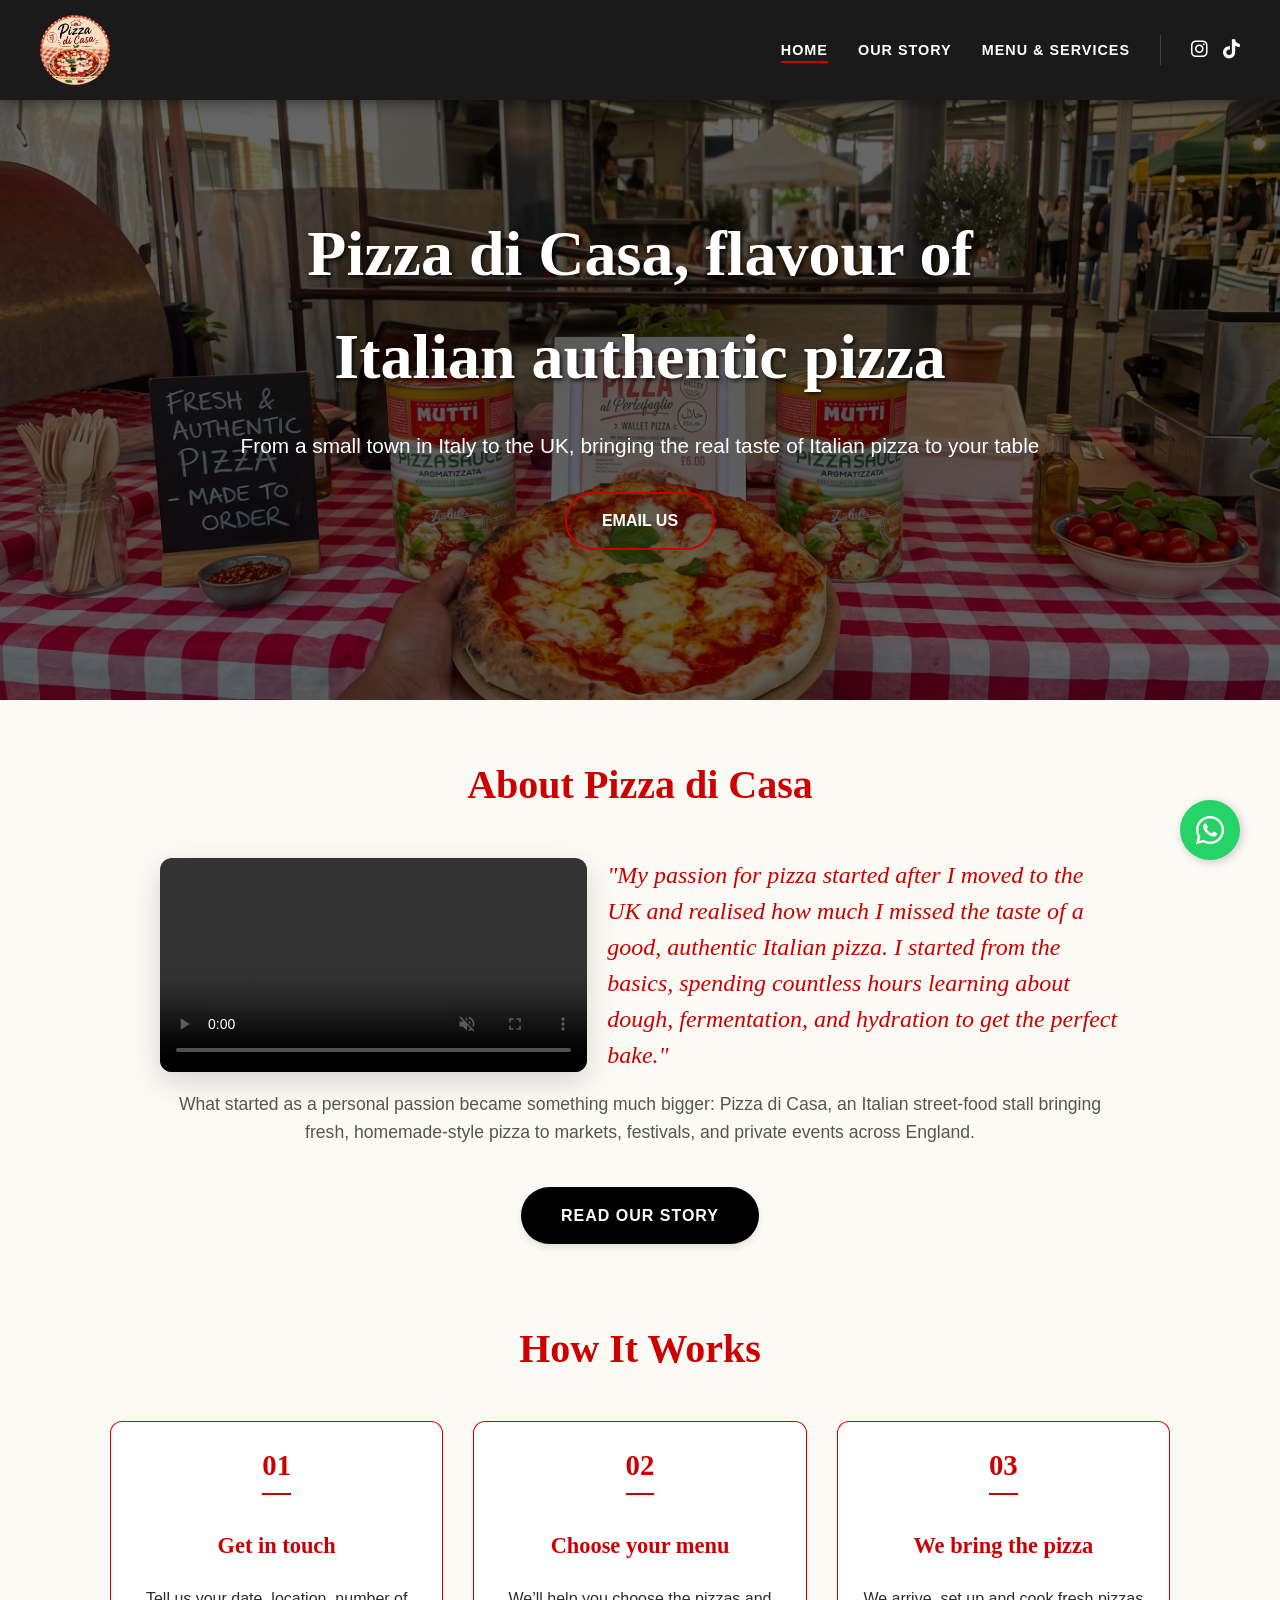
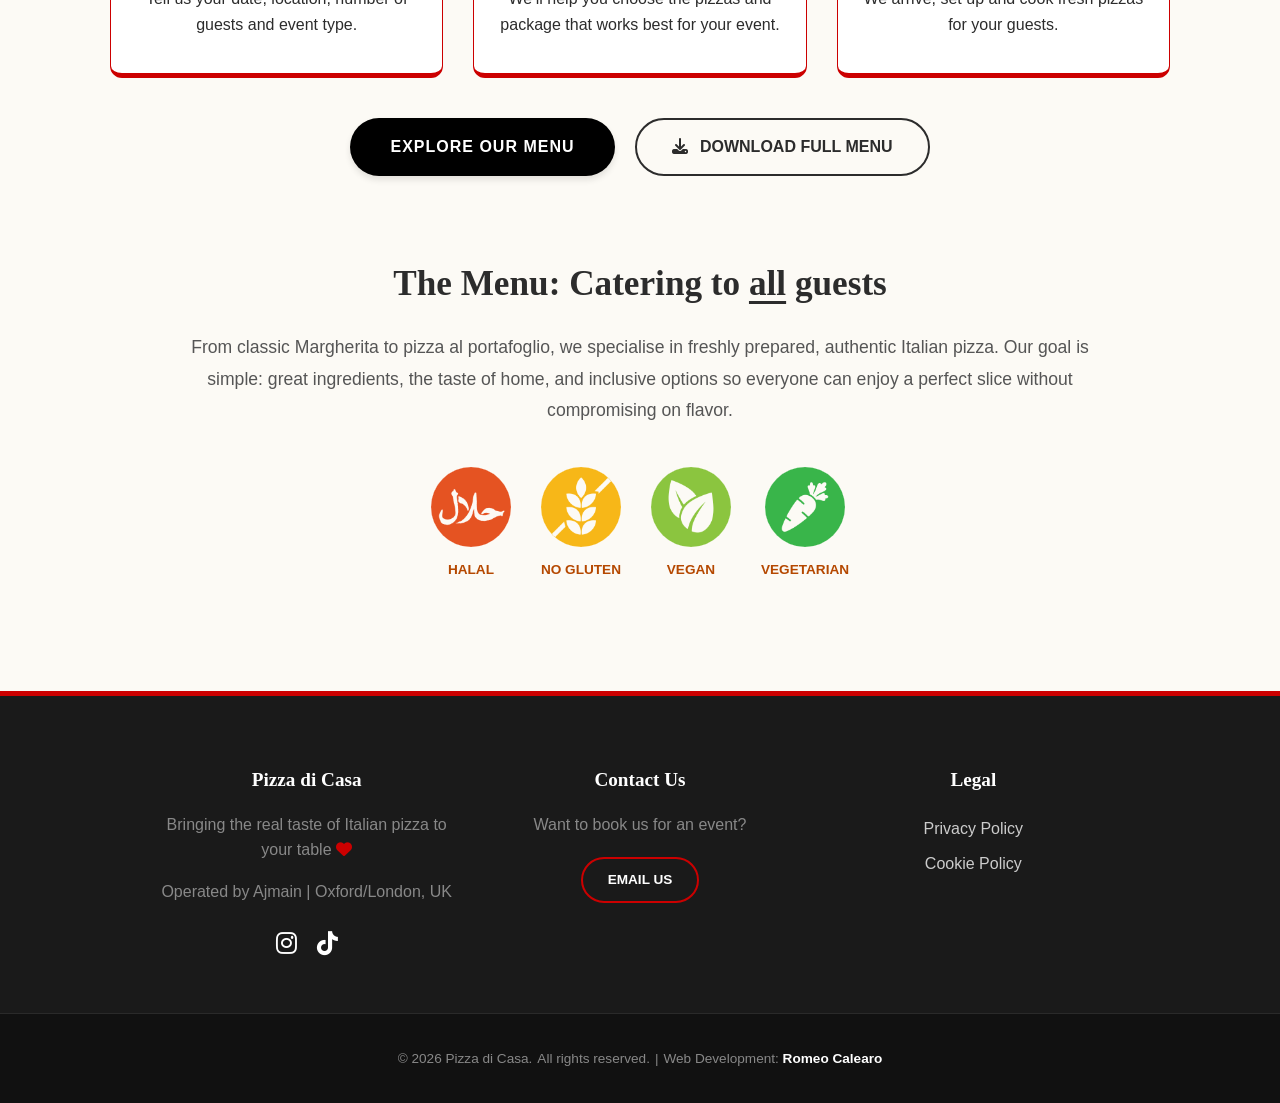
==== index.html @ 477d16a8 "Alcune modifiche di testo" ====
<!DOCTYPE html>
<html lang="en">
<head>
    <meta charset="UTF-8">
    <meta name="viewport" content="width=device-width, initial-scale=1.0">
    <title>Pizza di Casa | Authentic Italian Pizza</title>

    <!-- Descrizione SEO -->
    <meta name="description" content="Official website for Pizza di Casa. Authentic Italian street food, Wallet Pizza, and private catering events in Oxford and London.">

    <!-- Open Graph -->
    <meta property="og:title" content="Pizza di Casa | Authentic Italian Pizza">
    <meta property="og:description" content="Official website for Pizza di Casa. Authentic Italian street food, Wallet Pizza, and private catering.">
    <meta property="og:type" content="website">
    <meta property="og:url" content="https://romeo0212.github.io/Pizza-di-Casa/">
    <meta property="og:image" content="https://romeo0212.github.io/Pizza-di-Casa/media/social-preview.jpg">

    <link rel="icon" type="image/svg+xml" href="media/logo_pizza.png">
    <link rel="stylesheet" href="https://cdnjs.cloudflare.com/ajax/libs/font-awesome/6.4.2/css/all.min.css">
    <link rel="stylesheet" href="style.css">
</head>
<body>

<header class="site-header">
    <div class="header-inner">
        <div class="site-logo">
            <a href="./"><img src="media/logo_pizza.png" alt="Pizza di Casa Logo"></a>
        </div>
        <button class="menu-toggle" aria-expanded="false" aria-label="Menu">
            <span class="hamburger-line"></span>
            <span class="hamburger-line"></span>
            <span class="hamburger-line"></span>
        </button>
        <nav class="main-nav">
            <ul class="nav-list">
                <li><span class="active-link">Home</span></li>
                <li><a href="our-story">Our Story</a></li>
                <li><a href="menu-services">Menu & Services</a></li>
            </ul>
            <div class="header-socials">
                <a href="https://www.instagram.com/pizza.di.casa.1/" target="_blank" aria-label="Instagram"><i class="fa-brands fa-instagram"></i></a>
                <a href="https://www.tiktok.com/@pizza.di.casa.1" target="_blank" aria-label="TikTok"><i class="fa-brands fa-tiktok"></i></a>
            </div>
        </nav>
    </div>
</header>

<main>
    <!-- 1. HERO SECTION -->
    <section class="hero">
        <div class="hero-content">
            <h1>Pizza di Casa, flavour of Italian authentic pizza</h1>
            <p>From a small town in Italy to the UK, bringing the real taste of Italian pizza to your table</p>
            <a href="mailto:tuaemail@esempio.com" class="btn-outline">Email Us</a>
        </div>
    </section>

    <!-- 1. HERO SECTION (Video Background) 
    <section class="hero" style="overflow: hidden;">
        
        <video autoplay loop muted playsinline style="position: absolute; top: 0; left: 0; width: 100%; height: 100%; object-fit: cover; z-index: 0;">
            <source src="media/pizza-video.mp4" type="video/mp4">
        </video>
        
        <div class="hero-content">
            <h1>Pizza di Casa, flavour of Italian authentic pizza</h1>
            <p>From a small town in Italy to the UK, bringing the real taste of Italian pizza to your table</p>
            <a href="mailto:tuaemail@esempio.com" class="btn-outline">Email Us</a>
        </div>
    </section>
    -->

    <!-- 2. ABOUT SUMMARY -->
    <section class="home-section about-section">
        <h2>About Pizza di Casa</h2>
        
        <div class="split-layout about-split">
            
            <div class="split-media about-media">
                <!-- Aggiunto l'attributo "controls" -->
                <video controls autoplay loop muted playsinline style="width: 100%; border-radius: 12px; box-shadow: 0 10px 30px rgba(0,0,0,0.15); display: block;">
                    <source src="media/pizza-video.mp4" type="video/mp4">
                </video>
            </div>
            
            <div class="split-text about-text">
                <!-- Testo leggermente riassunto, allineamento a sinistra di default -->
                <p class="intro-quote">
                    "My passion for pizza started after I moved to the UK and realised how much I missed the taste of a good, authentic Italian pizza. I started from the basics, spending countless hours learning about dough, fermentation, and hydration to get the perfect bake."
                </p>
            </div>
            
        </div>
        
        <p class="about-desc">
            What started as a personal passion became something much bigger: Pizza di Casa, an Italian street-food stall bringing fresh, homemade-style pizza to markets, festivals, and private events across England.
        </p>
        <!-- Bottone spostato fuori dalle colonne, centrato sotto -->
        <div class="center-text" style="margin-top: 40px;">
            <a href="our-story" class="btn-dark">READ OUR STORY</a>
        </div>
    </section>

    <!-- 3. HOW IT WORKS -->
    <section class="home-section">
        <h2>How It Works</h2>
        <div class="three-cols">
            <div class="step-card">
                <div class="step-num">01</div>
                <h3>Get in touch</h3>
                <p>Tell us your date, location, number of guests and event type.</p>
            </div>
            <div class="step-card">
                <div class="step-num">02</div>
                <h3>Choose your menu</h3>
                <p>We’ll help you choose the pizzas and package that works best for your event.</p>
            </div>
            <div class="step-card">
                <div class="step-num">03</div>
                <h3>We bring the pizza</h3>
                <p>We arrive, set up and cook fresh pizzas for your guests.</p>
            </div>
        </div>

        <!-- Contenitore dei bottoni pulito -->
        <div class="cta-buttons">
            
            <a href="menu-services" class="btn-dark">
                Explore Our Menu
            </a>
            
            <a href="media/menu-pizza-di-casa.jpeg" class="btn-outline dark-text" target="_blank" aria-label="Download menu as image format">
                <i class="fa-solid fa-download" style="margin-right: 8px;"></i> Download full menu
            </a>
            
        </div>
    </section>

    <!-- 3. MENU & DIETARY SECTION -->
    <section class="dietary-section">
        <div class="dietary-content">
            <h2>The Menu: Catering to <span class="underline">all</span> guests</h2>
            
            <p class="dietary-intro-spacing">From classic Margherita to pizza al portafoglio, we specialise in freshly prepared, authentic Italian pizza. Our goal is simple: great ingredients, the taste of home, and inclusive options so everyone can enjoy a perfect slice without compromising on flavor.</p>
            
            <div class="dietary-icons">
                <div class="diet-icon">
                    <div class="icon-circle icon-halal">
                        <i class="fa-solid fa-moon" aria-hidden="true"></i>
                        <img src="media/icon-halal.png" alt="" class="custom-diet-img" onload="this.previousElementSibling.style.display='none'" onerror="this.style.display='none'">
                    </div>
                    <span>Halal</span>
                </div>
                <div class="diet-icon">
                    <div class="icon-circle icon-gluten">
                        <i class="fa-solid fa-wheat-awn-circle-exclamation" aria-hidden="true"></i>
                        <img src="media/icon-gluten-free.png" alt="" class="custom-diet-img" onload="this.previousElementSibling.style.display='none'" onerror="this.style.display='none'">
                    </div>
                    <span>No Gluten</span>
                </div>
                <div class="diet-icon">
                    <div class="icon-circle icon-vegan">
                        <i class="fa-solid fa-seedling" aria-hidden="true"></i>
                        <img src="media/icon-vegan.png" alt="" class="custom-diet-img" onload="this.previousElementSibling.style.display='none'" onerror="this.style.display='none'">
                    </div>
                    <span>Vegan</span>
                </div>
                <div class="diet-icon">
                    <div class="icon-circle icon-veg">
                        <i class="fa-solid fa-carrot" aria-hidden="true"></i>
                        <img src="media/icon-vegetarian.png" alt="" class="custom-diet-img" onload="this.previousElementSibling.style.display='none'" onerror="this.style.display='none'">
                    </div>
                    <span>Vegetarian</span>
                </div>
            </div>
        </div>
    </section>
</main>

<footer class="site-footer">
    <div class="footer-main">
    
        <!-- Colonna 1: Info e Social -->
        <div class="footer-col">
            <h3>Pizza di Casa</h3>
            <p>Bringing the real taste of Italian pizza to your table <i class="fa-solid fa-heart red"></i></p>
            <p>Operated by Ajmain | Oxford/London, UK</p>
            <div class="footer-socials">
                <a href="https://www.instagram.com/pizza.di.casa.1/" target="_blank" aria-label="Instagram"><i class="fa-brands fa-instagram"></i></a>
                <a href="https://www.tiktok.com/@pizza.di.casa.1" target="_blank" aria-label="TikTok"><i class="fa-brands fa-tiktok"></i></a>
            </div>
        </div>

        <!-- Colonna 2: Contatti -->
        <div class="footer-col">
            <h3>Contact Us</h3>
            <p class="footer-contact-text">Want to book us for an event?</p>
            <a href="mailto:tuaemail@esempio.com" class="btn-outline btn-small">Email Us</a>
        </div>

        <!-- Colonna 3: Links Legali -->
        <div class="footer-col">
            <h3>Legal</h3>
            <ul class="footer-legal-list">
                <li><a href="privacy-policy" class="footer-legal-link">Privacy Policy</a></li>
                <li><a href="cookie-policy" class="footer-legal-link">Cookie Policy</a></li>
            </ul>
        </div>

    </div>

    <!-- Barra inferiore con i diritti -->
    <div class="footer-bottom">
        <p class="copyright-string">
            <span class="copy-block">&copy; 2026 Pizza di Casa.</span>
            <span class="copy-block">All rights reserved.</span>
            <span class="footer-divider">|</span>
            <span class="copy-block">Web Development: <a href="https://romeo0212.github.io/landing-page/en" target="_blank" rel="noopener nofollow" class="developer-link">Romeo Calearo</a></span>
        </p>
    </div>
</footer>

<a href="https://wa.me/447550865059" class="whatsapp-float" target="_blank" aria-label="Chat with us on WhatsApp">
    <i class="fa-brands fa-whatsapp"></i>
</a>

<script src="script.js"></script>

</body>
</html>
---- style.css ----
/*
Theme Name: Pizza di Casa
Author: Tuo Nome
Description: Custom theme for Pizza di Casa London
Version: 2.0
*/

:root {
  --primary-red: #cc0000;
  --bg-light: #fcfaf5; 
  --text-dark: #2c2c2c;
  --header-bg: #1a1a1a;
}

* { box-sizing: border-box; }

body {
  font-family: 'Helvetica Neue', Helvetica, Arial, sans-serif;
  background-color: var(--bg-light);
  color: var(--text-dark);
  margin: 0;
  padding: 0;
  line-height: 1.6;
  display: flex;
  flex-direction: column;
  min-height: 100vh; 
}

.red {
  color: var(--primary-red);
}

.center-text {
  text-align: center;
}

main {
  flex-grow: 1; 
}

/* Tipografia Avanzata */
h1, h2, h3 {
  font-family: 'Georgia', serif; 
  font-weight: 700;
  color: var(--text-dark);
}

.page-container h1 {
  font-size: 2.8rem;
  margin-top: 0;
  margin-bottom: 2rem;
  position: relative;
  padding-bottom: 15px;
}

.page-container h1::after {
  content: '';
  position: absolute;
  left: 0;
  bottom: 0;
  width: 60px;
  height: 4px;
  background-color: var(--primary-red);
}

.page-container h2 {
  font-size: 1.8rem;
  margin-top: 2.5rem;
  margin-bottom: 1rem;
  color: var(--primary-red);
}

h2.h2-menu {
    margin-top: 15px;
}

/* Header & Navigation */
.site-header {
  background-color: var(--header-bg);
  padding: 15px 20px;
  position: sticky;
  top: 0;
  z-index: 1000;
  box-shadow: 0 4px 12px rgba(0,0,0,0.4); 
}

.header-inner {
  display: flex;
  justify-content: space-between; 
  align-items: center;
  max-width: 1200px;
  margin: 0 auto;
}

.site-logo img {
  max-height: 70px;
  width: auto;
  display: block;
}

/* Stile del Menu Dinamico */
.main-nav .nav-list {
  list-style: none;
  margin: 0;
  padding: 0;
  display: flex;
  gap: 30px;
}

.main-nav .nav-list a,
.main-nav .nav-list span.active-link {
  color: #ffffff;
  text-decoration: none;
  font-weight: 600;
  text-transform: uppercase;
  font-size: 0.9rem;
  letter-spacing: 1px;
  position: relative;
  cursor: default;
}

.main-nav .nav-list a::after,
.main-nav .nav-list span.active-link::after {
  content: '';
  position: absolute;
  left: 0;
  bottom: -5px;
  width: 0;
  height: 2px;
  background-color: var(--primary-red);
  transition: width 0.3s ease;
}

.main-nav .nav-list a:hover::after,
.main-nav .nav-list span.active-link::after {
  width: 100%;
}

.main-nav .nav-list a:hover,
.main-nav .nav-list .current-menu-item > a {
  color: #ffffff; 
}

/* Social Icons Header */
.main-nav {
  display: flex;
  align-items: center;
}

.header-socials {
  display: flex;
  gap: 15px;
  margin-left: 30px;
  padding-left: 30px;
  border-left: 1px solid #444; 
}

.header-socials a {
  color: #ffffff;
  font-size: 1.2rem;
  transition: color 0.3s, transform 0.2s;
}

.header-socials a:hover {
  color: var(--primary-red);
  transform: scale(1.1);
}

/* Hero Section */
.hero {
  background-color: #111;
  background-image: url('media/banner.jpg'); /* Spostato dal CSS inline */
  background-size: cover;
  background-position: center;
  padding: 50px 20px 150px;
  text-align: center;
  color: #fff;
  position: relative;
}

.hero::after {
  content: '';
  position: absolute;
  top: 0; left: 0; right: 0; bottom: 0;
  background: rgba(0,0,0,0.6);
  z-index: 1;
}

.hero-content {
  position: relative;
  z-index: 2;
  max-width: 800px;
  margin: 0 auto;
}

.hero h1 {
  font-size: 4rem;
  margin-bottom: 15px;
  text-shadow: 2px 2px 4px rgba(0,0,0,0.8);
  color: #fff;
}

.hero p {
  font-size: 1.3rem;
  margin-bottom: 30px;
}

/* Sezioni Home Page */
.home-section {
  padding: 20px 20px;
  max-width: 1100px;
  margin: 0 auto;
  text-align: center;
}

h2.menu-h2, .home-section h2 {
  font-size: 2.5rem;
  color: var(--primary-red);
  margin-bottom: 20px;
}

h2.menu-h2 {
  margin-top: 20px;
}


/* Classi sostitutive per il testo inline rimosso */
.intro-text {
    max-width: 800px;
    margin: 0 auto 30px;
    font-size: 1.1rem;
    color: #555;
}

.dietary-intro-spacing {
    margin-bottom: 40px;
}

.two-cols {
  display: flex;
  gap: 40px;
  margin-top: 50px;
  flex-wrap: wrap;
}

/* Dietary Section */
.dietary-section {
  padding: 60px 20px;
  text-align: center;
}

.dietary-content {
  max-width: 900px;
  margin: 0 auto;
}

.dietary-content h2 {
  font-size: 2.2rem;
  color: var(--text-dark);
  margin-bottom: 20px;
  margin-top: 0;
}

.dietary-content .underline {
  text-decoration: underline;
  text-underline-offset: 6px;
  text-decoration-thickness: 3px;
}

.dietary-content p {
  font-size: 1.1rem;
  color: #555;
  line-height: 1.8;
}

.dietary-icons {
  display: flex;
  justify-content: center;
  gap: 30px;
  flex-wrap: wrap;
  margin-bottom: 50px;
}

.diet-icon {
  display: flex;
  flex-direction: column;
  align-items: center;
  gap: 12px;
  font-size: 0.85rem;
  font-weight: 700;
  color: #b54800; 
  text-transform: uppercase;
}

.diet-icon .icon-circle {
  width: 80px;
  height: 80px;
  border-radius: 50%;
  display: flex;
  align-items: center;
  justify-content: center;
  font-size: 2rem;
  color: #fff;
  font-weight: normal;
  position: relative;
  overflow: hidden;  
}

/* Stile per le immagini PNG personalizzate delle diete */
.custom-diet-img {
  position: absolute;
  top: 0;
  left: 0;
  width: 100%;
  height: 100%;
  object-fit: cover;
  border-radius: 50%;
  z-index: 2;
  background-color: var(--bg-light);
}

/* Colori Icone */
.icon-halal { background-color: #e55322; color: #ffffff; }
.icon-gluten { background-color: #f7b718; color: #1a1a1a; } 
.icon-vegan { background-color: #8bc53f; color: #1a1a1a; } 
.icon-veg { background-color: #39b54a; color: #ffffff; } 
.icon-dairy { background-color: #03A9F4; color: #ffffff; }

/* Bottoni */
.btn-dark {
  display: inline-block;
  background-color: #000000;
  color: #ffffff;
  padding: 16px 40px;
  text-decoration: none;
  font-weight: 700;
  border-radius: 30px;
  text-transform: uppercase;
  letter-spacing: 1px;
  transition: all 0.3s ease; 
  box-shadow: 0 4px 6px rgba(0,0,0,0.1); 
}

.btn-dark:hover {
  background-color: #333333;
  color: #ffffff;
  transform: translateY(-3px); 
  box-shadow: 0 6px 12px rgba(0,0,0,0.15); 
}

/* Pulsante Secondario (Email) */
.btn-outline {
  display: inline-block;
  background-color: transparent;
  color: #fff;
  padding: 14px 35px;
  text-decoration: none;
  font-weight: bold;
  border-radius: 30px;
  text-transform: uppercase;
  border: 2px solid var(--primary-red);
  transition: background 0.3s, color 0.3s, transform 0.2s;
}

.btn-outline:hover {
  background-color: var(--primary-red);
  color: #fff;
  transform: translateY(-2px);
}

.btn-outline.dark-text {
  color: var(--text-dark);
  border-color: var(--text-dark);
}
.btn-outline.dark-text:hover {
  background-color: var(--text-dark);
  color: #fff;
}

/* Variante piccola per il footer spostata dal CSS inline */
.btn-outline.btn-small {
    padding: 10px 25px;
    font-size: 0.85rem;
}

/* Center CTA Container rimosso dall'HTML */
.center-cta {
    text-align: center;
    margin-top: 40px;
}

/* Cards */
.col {
  flex: 1;
  min-width: 300px;
  background: #ffffff;
  padding: 40px;
  border-radius: 12px;
  box-shadow: 0 10px 30px rgba(0,0,0,0.06);
  border-top: 5px solid var(--primary-red);
  text-align: left;
  display: flex;
  flex-direction: column;
}

.col .cta-container {
  margin-top: auto; 
  text-align: center; 
  padding-top: 25px; 
}

.col h3 {
  font-size: 1.5rem;
  color: var(--primary-red);
  margin-top: 0;
  margin-bottom: 15px;
}

.page-container {
  max-width: 900px;
  margin: 60px auto;
  padding: 0 20px;
}

/* Footer (Layout e Elementi puliti) */
.site-footer {
  background-color: #1a1a1a;
  color: #888;
  text-align: center;
  margin-top: auto;
  border-top: 5px solid var(--primary-red);
  padding: 0;
}

.footer-main {
  max-width: 1000px;
  margin: 0 auto;
  display: flex;
  flex-wrap: wrap;
  justify-content: center;
  gap: 40px;
  text-align: center;
  padding: 50px 20px;
}

.footer-col {
  flex: 1;
  min-width: 250px;
}

.footer-col h3 {
  color: #fff;
  margin-bottom: 15px;
  font-size: 1.2rem;
}

/* Sostituisce il margin-bottom inline in Contact Us */
.footer-contact-text {
    margin-bottom: 20px;
}

.footer-socials {
  margin-top: 20px;
  display: flex;
  justify-content: center;
  gap: 20px;
}

.footer-socials a {
  font-size: 1.5rem;
  color: #ffffff; 
  transition: color 0.3s, transform 0.2s;
}

.footer-socials a:hover {
  color: var(--primary-red);
  transform: scale(1.1); 
}

.footer-legal-list { 
  list-style: none;
  padding: 0;
  margin: 0;
  line-height: 2.2;
}

.footer-legal-link { 
  color: #ccc;
  text-decoration: none;
}

.footer-bottom {
  background-color: #111111; 
  padding: 20px;
  font-size: 0.85rem;
  border-top: 1px solid #2a2a2a;
}

.copyright-string {
  display: flex;
  flex-wrap: wrap;
  justify-content: center;
  align-items: center;
  gap: 5px;
}

.developer-link {
  color: white;
  text-decoration: none;
  font-weight: bold;
  transition: opacity 0.3s ease;
}

.developer-link:hover {
  opacity: 0.8;
}

/* Utilities (Hamburger, WhatsApp, Text Links) */
.menu-toggle {
  display: none;
  background: transparent;
  border: none;
  cursor: pointer;
  padding: 10px;
  z-index: 1001;
}

.hamburger-line {
  display: block;
  width: 30px;
  height: 3px;
  margin: 6px 0;
  background-color: #ffffff;
  transition: all 0.3s ease;
}

.menu-toggle.is-active .hamburger-line:nth-child(1) {
  transform: translateY(9px) rotate(45deg);
}
.menu-toggle.is-active .hamburger-line:nth-child(2) {
  opacity: 0;
}
.menu-toggle.is-active .hamburger-line:nth-child(3) {
  transform: translateY(-9px) rotate(-45deg);
}

main p a, 
main li a {
  color: var(--primary-red);
  text-decoration: underline;
  text-underline-offset: 3px;
  font-weight: 500;
  transition: opacity 0.2s ease, color 0.2s ease;
}

main p a:hover, 
main li a:hover {
  color: #a00000; 
  opacity: 0.85;
}


/* =========================================
   HOW IT WORKS (3 Steps)
   ========================================= */
.three-cols {
  display: flex;
  gap: 30px; /* Meglio i pixel fissi per evitare conflitti quando flex restringe le card */
  margin-top: 40px;
  flex-wrap: wrap;
  justify-content: center;
}

.step-card {
  /* 1 (cresce per riempire), 1 (si restringe se manca spazio), 250px (dimensione ideale di partenza) */
  flex: 1 1 250px; 
  max-width: 450px; /* Il tuo limite per evitare l'effetto "card gigante" */
  text-align: center;
  padding: 20px;
  background-color: #ffffff;
  border-radius: 12px;
  border: 1px solid var(--primary-red);
  border-bottom: 5px solid var(--primary-red);
}

.step-num {
  font-family: 'Georgia', serif;
  font-size: 1.8rem;
  font-weight: bold;
  color: var(--primary-red);
  margin-bottom: 10px;
  display: inline-block;
  border-bottom: 2px solid var(--primary-red);
  padding-bottom: 5px;
}

.step-card h3 {
  font-size: 1.4rem;
  color: var(--primary-red);
  position: relative;
  z-index: 1;
}

/* =========================================
   VINTAGE MENU CARD
   ========================================= */
.menu-card {
  background-color: var(--bg-light);
  border: 4px solid var(--primary-red);
  padding: 8px;
  margin: 40px auto;
  box-shadow: 0 15px 40px rgba(0,0,0,0.1);
}

.menu-card-inner {
  border: 1px solid var(--primary-red);
  padding: 50px 30px;
  text-align: center;
}

.menu-intro {
  margin-bottom: 30px;
  font-size: 1.1rem;
  color: var(--text-dark);
}

.menu-divider {
  color: var(--primary-red);
  font-size: 1.5rem;
  margin: 30px 0;
}

.menu-dietary-row {
  display: flex;
  justify-content: center;
  gap: 30px;
  flex-wrap: wrap;
  border: 1px solid var(--primary-red);
  border-radius: 20px;
  padding: 20px 0;
  margin-bottom: 40px;
}

.menu-diet-box {
  display: flex;
  align-items: center;
  gap: 15px;
  text-align: left;
  max-width: 300px;
}

.menu-diet-box p {
  margin: 0;
  font-size: 0.9rem;
  line-height: 1.4;
}

.menu-diet-box strong {
  color: var(--primary-red);
}

.menu-small-icon {
  width: 50px;
  height: 50px;
  border-radius: 50%;
}

.mini-icons-group {
  display: flex;
  gap: 5px;
}

.mini-icons-group img {
  width: 30px;
  height: 30px;
  border-radius: 50%;
}

/* Elementi delle singole pizze */
.menu-item {
  margin-bottom: 40px;
}

.pizza-title {
  color: var(--primary-red);
  font-size: 2rem;
  text-transform: uppercase;
  margin-bottom: 15px;
  letter-spacing: 2px;
}

.pizza-title span {
  font-size: 1.2rem;
  vertical-align: middle;
}

.pizza-ingredients {
  display: flex;
  justify-content: center;
  gap: 20px;
  align-items: stretch;
}

.lang-col {
  flex: 1;
  display: flex;
  gap: 10px;
  text-align: left;
}

/* Colonna IT allineata a destra come nel volantino */
.lang-col:first-child {
  text-align: right;
  flex-direction: row-reverse;
}

.lang-col p {
  margin: 0;
  font-size: 1rem;
  font-style: italic;
  color: #444;
}

.vert-line {
  width: 1px;
  background-color: var(--primary-red);
}

/* Titolo Immagine Menù */
.menu-title-img {
  text-align: center;
  margin-bottom: 20px;
}

.menu-title-img img {
  max-width: 100%;
  height: auto;
  width: 350px; /* Regola in base a quanto vuoi che sia grande il logo */
}

/* Bandierine Immagine */
.lang-flag {
  width: 24px;
  height: 18px;
  object-fit: cover;
  border-radius: 2px;
  margin-top: 4px;
}

/* Angoli Decorativi Vintage */
.menu-card {
  background-color: var(--bg-light); /* Usa il tuo panna */
  border: 4px solid var(--primary-red);
  padding: 8px;
  margin: 40px auto;
  box-shadow: 0 15px 40px rgba(0,0,0,0.1);
  position: relative; /* Fondamentale per posizionare gli angoli */
}

.menu-corner {
  position: absolute;
  width: 50px;
  height: 50px;
  background-image: url('media/corner-ornament.png');
  background-size: contain;
  background-repeat: no-repeat;
  z-index: 5;
}

.corner-tl { top: 12px; left: 12px; }
.corner-tr { top: 12px; right: 12px; transform: scaleX(-1); }
.corner-bl { bottom: 12px; left: 12px; transform: scaleY(-1); }
.corner-br { bottom: 12px; right: 12px; transform: scale(-1, -1); }

.fi {
  font-size: 1.2rem;
  border-radius: 2px;
  margin-top: 3px;
}


/* Adattamenti per Mobile */
@media screen and (max-width: 600px) {
  .pizza-ingredients {
    flex-direction: column;
    gap: 15px;
    align-items: center;
  }
  
  /* Annulla il reverse dell'italiano e mette le bandiere di fianco al testo */
  .lang-col, 
  .lang-col:first-child {
    flex-direction: row;
    text-align: left;
    align-items: flex-start;
    max-width: 300px;
  }

  .lang-col p {
    font-size: 0.95rem; /* Testo leggermente ridotto per recuperare spazio */
  }

  /* Nasconde la linea orizzontale su mobile per compattare la lettura */
  .vert-line {
    display: none;
  }

  /* Riquadro diete compatto */
  .menu-dietary-row {
    flex-direction: column;
    align-items: center;
  }
  
  .menu-diet-box {
    text-align: center;
    flex-direction: column; /* Mantiene l'icona a sinistra del testo */
  }
}



.whatsapp-float {
  position: fixed;
  width: 60px;
  height: 60px;
  bottom: 40px;
  right: 40px;
  background-color: #25d366; 
  color: #FFF;
  border-radius: 50px;
  text-align: center;
  font-size: 32px;
  box-shadow: 2px 2px 10px rgba(0,0,0,0.2);
  z-index: 1000;
  display: flex;
  align-items: center;
  justify-content: center;
  text-decoration: none;
  transition: transform 0.3s ease;
}

.whatsapp-float:hover {
  transform: scale(1.1);
  color: #fff;
}

/* =========================================
   SPLIT LAYOUT (Menu a sinistra, Slider a destra)
   ========================================= */
.split-layout {
  display: flex;
  flex-wrap: wrap;
  gap: 20px;
  align-items: center;
}

.split-text {
  flex: 1;
  min-width: 300px;
}

.split-media {
  flex: 1;
  min-width: 300px;
  display: flex;
  justify-content: center; /* Centra lo slider nella sua colonna */
}

/* =========================================
   SLIDER FOTO VERTICALI (3:4)
   ========================================= */
.vertical-slider-container {
  position: relative;
  width: 100%;
  max-width: 380px; /* Limita la larghezza per mantenere un'altezza elegante */
  overflow: hidden;
  border-radius: 12px;
  box-shadow: 0 15px 35px rgba(0,0,0,0.15);
}

.vertical-slider {
  display: flex;
  transition: transform 0.4s ease-in-out;
}

.slide {
  min-width: 100%;
  height: 410px; /* Altezza fissa su desktop, si restringe solo la larghezza */
}

.slide img {
  width: 100%;
  height: 100%;
  object-fit: cover;
  display: block;
  cursor: pointer;
}

/* Controlli Slider (Frecce e Pallini) */
.slider-btn {
  position: absolute;
  top: 50%;
  transform: translateY(-50%);
  background-color: rgba(0, 0, 0, 0.6);
  color: #fff;
  border: none;
  width: 40px;
  height: 40px;
  border-radius: 50%;
  cursor: pointer;
  display: flex;
  align-items: center;
  justify-content: center;
  transition: background-color 0.3s ease;
  z-index: 10;
}

.slider-btn:hover { background-color: var(--primary-red); }
.prev-btn { left: 15px; }
.next-btn { right: 15px; }

/* Aggiungi queste nuove regole in fondo al file, sotto .lightbox-close */
.lightbox-btn {
  position: absolute;
  top: 50%;
  transform: translateY(-50%);
  background-color: rgba(0, 0, 0, 0.6);
  color: #fff;
  border: none;
  width: 50px;
  height: 50px;
  border-radius: 50%;
  cursor: pointer;
  display: flex;
  align-items: center;
  justify-content: center;
  font-size: 1.2rem;
  transition: background-color 0.3s ease;
  z-index: 2001;
}

.lightbox-btn:hover {
  background-color: var(--primary-red);
}

#lb-prev { left: 20px; }
#lb-next { right: 20px; }

.slider-dots {
  display: flex;
  justify-content: center;
  gap: 10px;
  margin-top: 15px; /* Spazio tra la foto e i pallini */
  width: 100%;
}

.dot {
  width: 12px;
  height: 12px;
  background-color: #d1d1d1; /* Grigio chiaro per risaltare sul bianco/panna */
  border-radius: 50%;
  cursor: pointer;
  transition: background-color 0.3s ease, transform 0.2s ease;
}

.dot:hover {
  transform: scale(1.2);
}

.dot.active { 
  background-color: var(--primary-red); 
}

/* =========================================
   LIGHTBOX (Effetto Schermo Intero)
   ========================================= */
.lightbox {
  display: none; /* Nascosto di default */
  position: fixed;
  z-index: 2000; /* Livello altissimo per coprire anche l'header */
  left: 0;
  top: 0;
  width: 100%;
  height: 100%;
  background-color: rgba(0, 0, 0, 0.85); /* Sfondo scuro semitrasparente */
  backdrop-filter: blur(5px); /* Bellissimo effetto sfocato per lo sfondo */
  overflow: auto;
}

.lightbox-content {
  margin: auto;
  display: block;
  max-width: 90%;
  max-height: 85vh; /* Non supera mai l'85% dell'altezza dello schermo */
  position: relative;
  top: 50%;
  transform: translateY(-50%); /* Centra l'immagine verticalmente */
  border-radius: 8px;
  box-shadow: 0 10px 40px rgba(0,0,0,0.5);
  animation: zoomIn 0.3s ease;
}

@keyframes zoomIn {
  from { transform: translateY(-50%) scale(0.95); opacity: 0; }
  to { transform: translateY(-50%) scale(1); opacity: 1; }
}

.lightbox-close {
  position: absolute;
  top: 20px;
  right: 35px;
  color: #f1f1f1;
  font-size: 40px;
  font-weight: bold;
  transition: 0.3s;
  cursor: pointer;
  z-index: 2001;
}

.lightbox-close:hover,
.lightbox-close:focus {
  color: var(--primary-red);
}

/* =========================================
   CONTENITORE VIDEO SOCIAL (Our Story)
   ========================================= */
.social-embed-container {
  display: flex;
  justify-content: center;
  margin: 50px auto;
  width: 100%;
  max-width: 450px; /* Larghezza ideale per un singolo Reel */
}

/* Forza i blocchi incorporati (sia TikTok che Instagram) a rimuovere bordi bianchi, sfondi ed ombre esterne */
.social-embed-container blockquote.tiktok-embed,
.social-embed-container iframe,
.social-embed-container blockquote.instagram-media {
  background: transparent !important;
  border: none !important;
  margin: 0 !important;
  box-shadow: 0 10px 30px rgba(0,0,0,0.1) !important;
  border-radius: 12px !important;
  width: 100% !important;
  min-width: auto !important; /* Disabilita i min-width forzati di Instagram su mobile */
}

/* =========================================
   CALL TO ACTION BUTTONS
   ========================================= */
/* Versione Desktop: affiancati e centrati */
.cta-buttons {
  display: flex;
  gap: 20px;
  justify-content: center;
  flex-wrap: wrap;
  margin-top: 40px;
}

/* Versione Mobile: incolonnati e larghi uguali */
@media screen and (max-width: 768px) {
  .cta-buttons {
    flex-direction: column;
    align-items: stretch; /* Forza il bottone corto ad allargarsi */
    width: max-content; /* Il contenitore prende la larghezza del bottone con più testo */
    margin-left: auto; /* Centra il contenitore nella pagina */
    margin-right: auto;
  }
}

/* =========================================
   ABOUT SECTION (Home)
   ========================================= */
.about-section {
  max-width: 1000px;
}

.about-split {
  text-align: left;
  margin-top: 40px;
  justify-content: center; /* Centra orizzontalmente i due blocchi nello schermo */
}

/* Controlla la larghezza per bilanciare le altezze */
.about-media {
  /*flex: 0 1 350px; */
  flex: 1;
}

.about-text {
  /*flex: 0 1 480px; */
  flex: 1.2;
}

/* Stile pulito per l'immagine */
.about-img {
  width: 100%;
  height: auto;
  aspect-ratio: 3 / 4;
  object-fit: cover;
  border-radius: 12px;
  box-shadow: 0 10px 30px rgba(0,0,0,0.1);
}

.about-desc {
  font-size: 1.1rem;
  color: #555;
  /*margin-bottom: 30px;*/
  margin-bottom: 0px;
}

.intro-quote {
  max-width: 800px;
  margin: 0 auto 0;
  font-family: 'Georgia', serif;
  font-size: 1.5rem;
  font-style: italic;
  color: var(--primary-red);
  line-height: 1.5;
}

/* Adattamento per tablet e schermi medi (mantiene 2 colonne) */
@media screen and (min-width: 769px) and (max-width: 950px) {
  /*.about-media {
    flex: 0 1 240px; 
  }
  .about-text {
    flex: 1 1 350px; 
  }*/
  .intro-quote {
    font-size: 1.25rem; /* Riduce la citazione per evitare che si allunghi troppo in verticale */
  }
  .about-desc {
    font-size: 1rem;
  }
}

/* Mobile */
@media screen and (max-width: 768px) {
  .copyright-string {
    flex-direction: column;
    gap: 2px;
  }
  .footer-divider {
    display: none;
  }
  
  .header-inner {
    flex-direction: row; 
    justify-content: space-between;
    flex-wrap: wrap; 
  }

  .menu-toggle {
    display: block; 
  }

  .main-nav {
    display: none; 
    position: absolute; 
    top: 100%; 
    left: 0;
    width: 100%;
    background-color: var(--header-bg); 
    text-align: center;
    padding-top: 20px;
    padding-bottom: 30px;
    box-shadow: 0 10px 15px rgba(0,0,0,0.4); 
    z-index: 999;
  }
  
  .main-nav.is-open {
    display: block; 
  }

  .main-nav .nav-list {
    flex-direction: column;
    gap: 25px;
  }

  .site-logo img {
    max-height: 60px;
  }

  .header-socials {
    margin-left: 0;
    padding-left: 0;
    border-left: none; 
    justify-content: center; 
    margin-top: 20px;
    padding-top: 20px;
    border-top: 1px solid #333; 
  }
  
  .header-socials a {
    font-size: 1.5rem; 
  }

  .hero {
    padding: 60px 20px 100px; 
  }
  
  .hero h1 {
    font-size: 2.2rem;
  }
  
  .hero p {
    font-size: 1.1rem;
    margin-bottom: 20px;
  }

  .page-container h1 {
    font-size: 2rem;
  }
  
  h2.menu-h2, .home-section h2, 
  .dietary-content h2 {
    font-size: 1.8rem;
  }

  .home-section, 
  .dietary-section,
  .page-container {
    padding: 20px 20px;
    margin: 20px auto;
  }

  .two-cols {
    margin-top: 30px;
    gap: 20px;
  }

  .col {
    min-width: 100%;
    padding: 25px;
  }

  .split-text, 
  .split-media {
    min-width: 100%;
  }

  .dietary-icons {
    gap: 15px;
    margin-bottom: 30px;
  }
  
  .diet-icon .icon-circle {
    width: 60px;
    height: 60px;
    font-size: 1.5rem;
  }
  
  .diet-icon {
    font-size: 0.75rem;
  }
  
  .btn, .btn-dark, .btn-outline {
    padding: 12px 25px;
    font-size: 0.9rem;
  }

  /* Annulla il limite rigido di 300px su mobile */
  .split-text, 
  .split-media {
    min-width: 100%;
  }

  .pizza-title {
    font-size: 1.4rem; /* Rimpicciolisce il testo della pizza */
    letter-spacing: 1px; /* Riduce lo spazio tra le lettere per far stare parole lunghe */
    display: flex; /* Trasforma il titolo in un contenitore flessibile */
    justify-content: center;
    align-items: center;
    gap: 10px; /* Forza uno spazio fisso tra i ~ e la parola, impedendo l'a capo */
  }

  .pizza-title span {
    font-size: 1rem; /* Rimpicciolisce proporzionalmente anche i ~ */
  }

  .about-media {
    flex: 1 1 100%;
    margin: 0 auto 20px auto; /* Centra l'immagine orizzontalmente e crea spazio sotto */
    max-width: 500px; /* Impedisce all'immagine di esplodere a tutto schermo */
    min-width: 0;
  }

  .about-img {
    max-width: 350px; /* Impedisce all'immagine di esplodere a tutto schermo */
  }

  .about-text {
    flex: 1 1 100%;
    text-align: center; /* Opzionale, ma su mobile il testo centrato è solitamente più bilanciato se l'immagine sopra è centrata */
  }

  .step-card {
    padding: 12px;
  }
}

/* Smartphone piccoli: lo slider si rimpicciolisce proporzionalmente */
@media screen and (max-width: 450px) {
  .slide {
    height: auto;
    aspect-ratio: 3 / 4;
  }

  /* Extra per la citazione in About Section, per evitare che diventi troppo grande su schermi piccoli */
  .intro-quote {
    font-size: 1.25rem;
  }
}

/* Sotto i 370px: forza 2 icone sopra e 2 sotto centrate */
@media screen and (max-width: 370px) {
  .diet-icon {
    flex: 0 0 calc(50% - 15px); 
  }
}
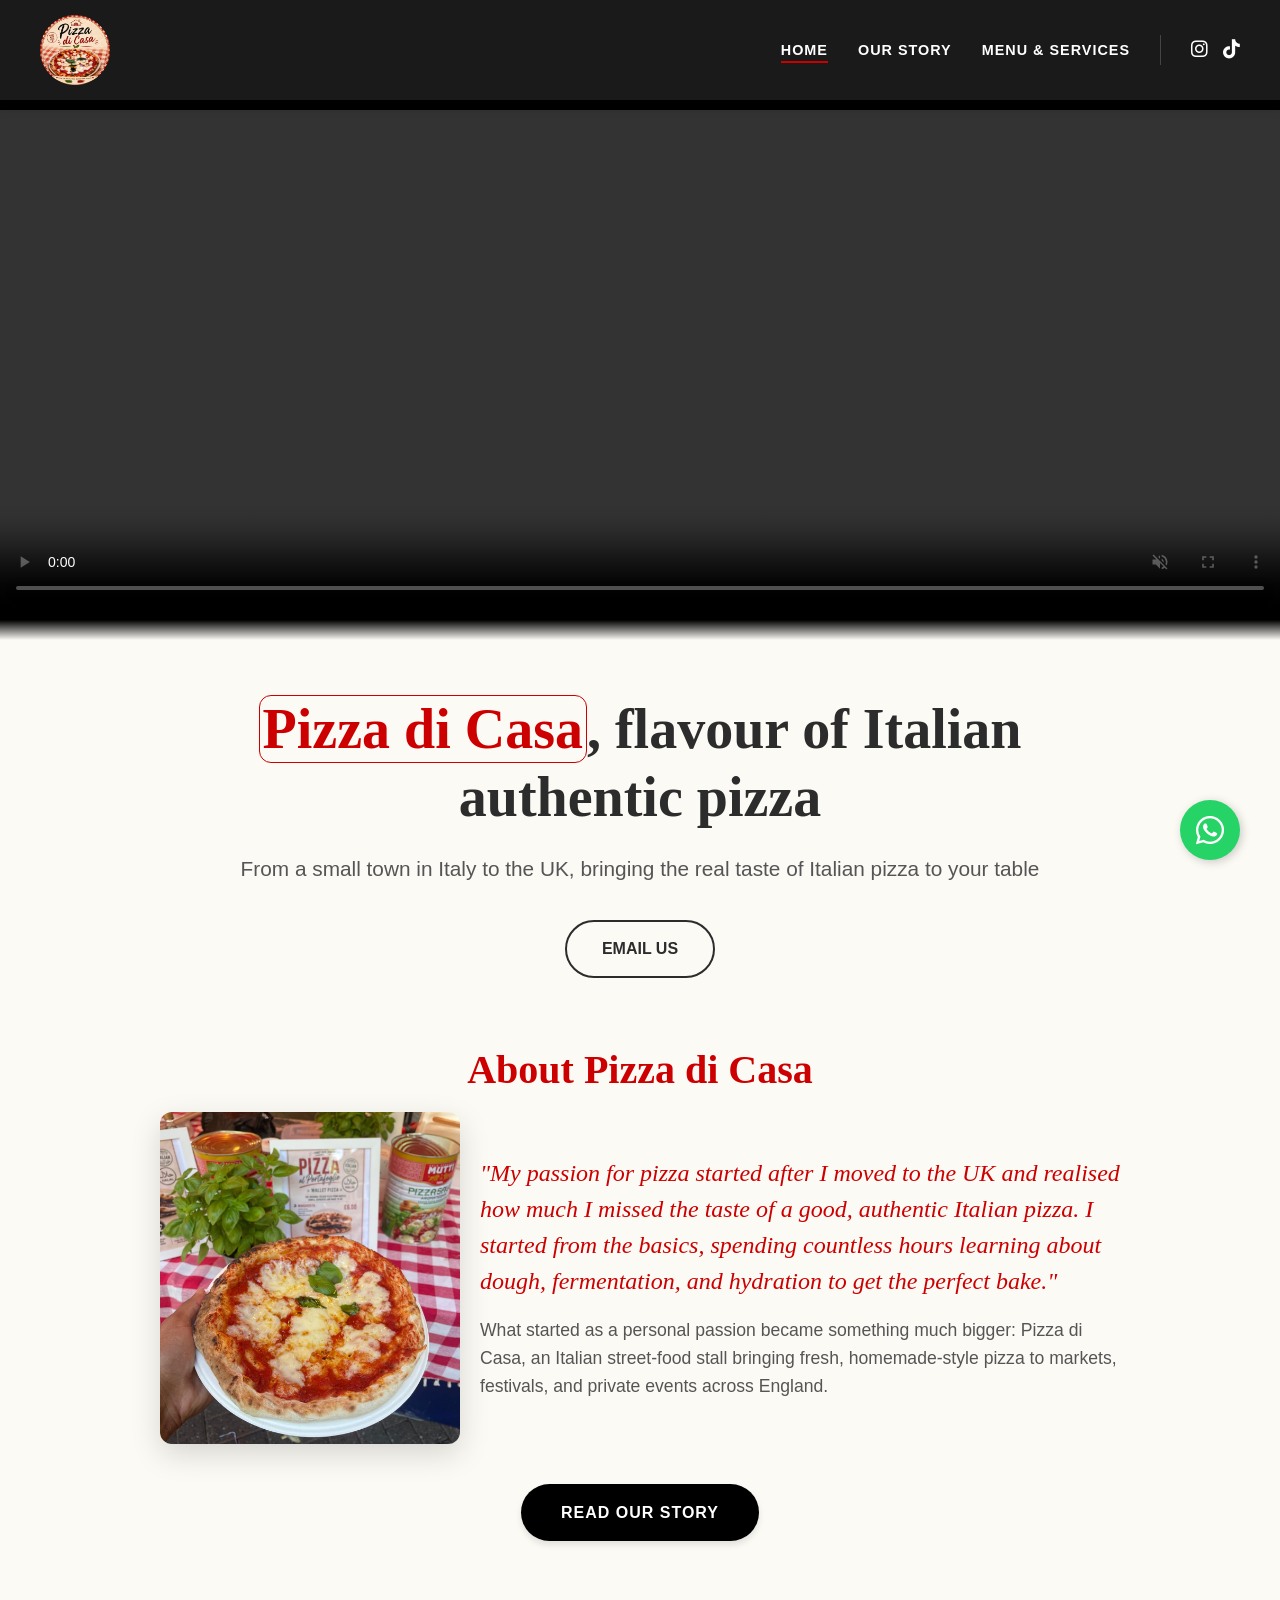
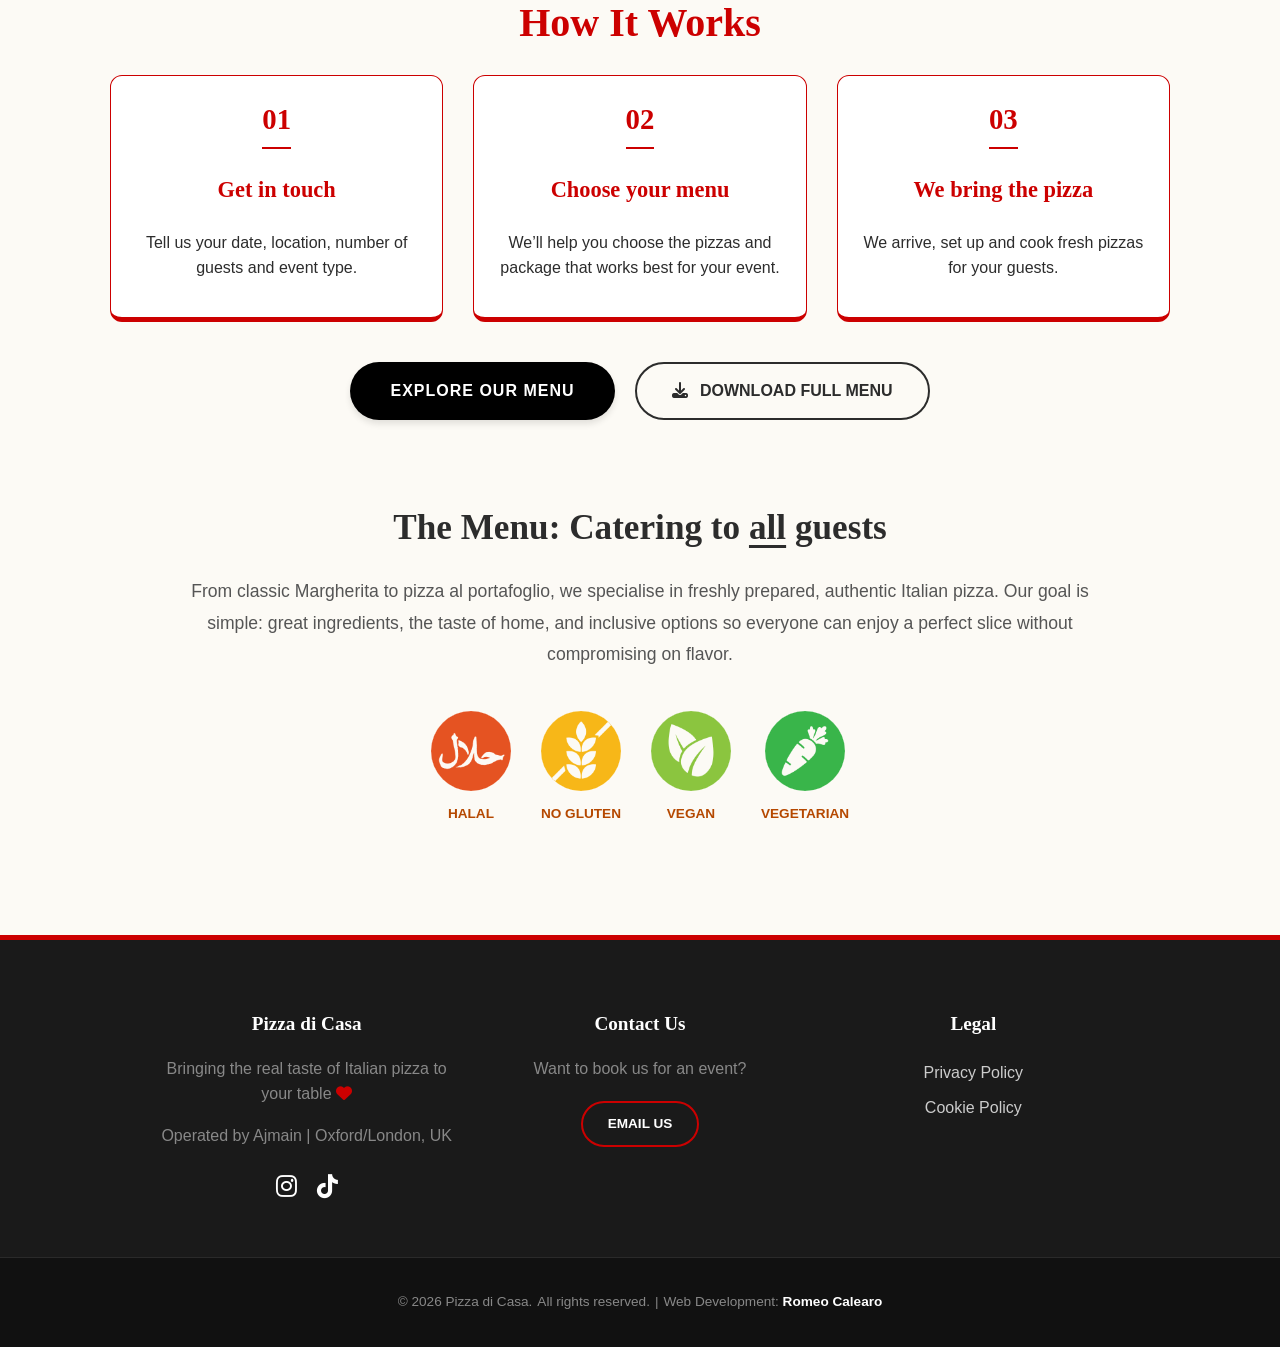
==== commit 3d5e3bc8: "Aggiunta del video nella home in alto" ====
--- a/index.html
+++ b/index.html
@@ -46,29 +46,34 @@
 </header>
 
 <main>
-    <!-- 1. HERO SECTION -->
+    <!-- 1. HERO SECTION 
     <section class="hero">
         <div class="hero-content">
             <h1>Pizza di Casa, flavour of Italian authentic pizza</h1>
             <p>From a small town in Italy to the UK, bringing the real taste of Italian pizza to your table</p>
             <a href="mailto:tuaemail@esempio.com" class="btn-outline">Email Us</a>
         </div>
-    </section>
-
-    <!-- 1. HERO SECTION (Video Background) 
-    <section class="hero" style="overflow: hidden;">
-        
-        <video autoplay loop muted playsinline style="position: absolute; top: 0; left: 0; width: 100%; height: 100%; object-fit: cover; z-index: 0;">
-            <source src="media/pizza-video.mp4" type="video/mp4">
-        </video>
-        
-        <div class="hero-content">
-            <h1>Pizza di Casa, flavour of Italian authentic pizza</h1>
+    </section>-->
+
+    <!-- 1. HERO SECTION (Stacked Video & Text) -->
+    <section class="hero-stacked">
+        
+        <div class="hero-video-banner">
+            <video controls autoplay loop muted playsinline>
+                <source src="media/pizza-video.mp4" type="video/mp4">
+            </video>
+        </div>
+        
+        <!-- Nuova fascia di sfumatura tra video e testo -->
+        <div class="hero-fade-transition"></div>
+        
+        <div class="hero-text-block">
+            <h1><span class="red">Pizza di Casa</span>, flavour of Italian authentic pizza</h1>
             <p>From a small town in Italy to the UK, bringing the real taste of Italian pizza to your table</p>
-            <a href="mailto:tuaemail@esempio.com" class="btn-outline">Email Us</a>
-        </div>
-    </section>
-    -->
+            <a href="mailto:tuaemail@esempio.com" class="btn-outline dark-text">Email Us</a>
+        </div>
+        
+    </section>
 
     <!-- 2. ABOUT SUMMARY -->
     <section class="home-section about-section">
@@ -77,25 +82,20 @@
         <div class="split-layout about-split">
             
             <div class="split-media about-media">
-                <!-- Aggiunto l'attributo "controls" -->
-                <video controls autoplay loop muted playsinline style="width: 100%; border-radius: 12px; box-shadow: 0 10px 30px rgba(0,0,0,0.15); display: block;">
-                    <source src="media/pizza-video.mp4" type="video/mp4">
-                </video>
+                <img src="media/foto-home.jpg" alt="Pizza di Casa story" class="about-img">
             </div>
             
             <div class="split-text about-text">
-                <!-- Testo leggermente riassunto, allineamento a sinistra di default -->
                 <p class="intro-quote">
                     "My passion for pizza started after I moved to the UK and realised how much I missed the taste of a good, authentic Italian pizza. I started from the basics, spending countless hours learning about dough, fermentation, and hydration to get the perfect bake."
                 </p>
-            </div>
-            
-        </div>
-        
-        <p class="about-desc">
-            What started as a personal passion became something much bigger: Pizza di Casa, an Italian street-food stall bringing fresh, homemade-style pizza to markets, festivals, and private events across England.
-        </p>
-        <!-- Bottone spostato fuori dalle colonne, centrato sotto -->
+                <p class="about-desc">
+                    What started as a personal passion became something much bigger: Pizza di Casa, an Italian street-food stall bringing fresh, homemade-style pizza to markets, festivals, and private events across England.
+                </p>
+            </div>
+            
+        </div>
+        
         <div class="center-text" style="margin-top: 40px;">
             <a href="our-story" class="btn-dark">READ OUR STORY</a>
         </div>
--- a/style.css
+++ b/style.css
@@ -216,7 +216,8 @@
 h2.menu-h2, .home-section h2 {
   font-size: 2.5rem;
   color: var(--primary-red);
-  margin-bottom: 20px;
+  margin-top: 10px;
+  margin-bottom: 10px;
 }
 
 h2.menu-h2 {
@@ -566,7 +567,7 @@
 .three-cols {
   display: flex;
   gap: 30px; /* Meglio i pixel fissi per evitare conflitti quando flex restringe le card */
-  margin-top: 40px;
+  margin-top: 20px;
   flex-wrap: wrap;
   justify-content: center;
 }
@@ -588,7 +589,6 @@
   font-size: 1.8rem;
   font-weight: bold;
   color: var(--primary-red);
-  margin-bottom: 10px;
   display: inline-block;
   border-bottom: 2px solid var(--primary-red);
   padding-bottom: 5px;
@@ -1078,29 +1078,29 @@
 
 .about-split {
   text-align: left;
-  margin-top: 40px;
+  margin-top: 10px;
   justify-content: center; /* Centra orizzontalmente i due blocchi nello schermo */
 }
 
 /* Controlla la larghezza per bilanciare le altezze */
 .about-media {
   /*flex: 0 1 350px; */
-  flex: 1;
+  flex: 0.7;
 }
 
 .about-text {
   /*flex: 0 1 480px; */
-  flex: 1.2;
+  flex: 1.5;
 }
 
 /* Stile pulito per l'immagine */
 .about-img {
   width: 100%;
   height: auto;
-  aspect-ratio: 3 / 4;
   object-fit: cover;
   border-radius: 12px;
-  box-shadow: 0 10px 30px rgba(0,0,0,0.1);
+  box-shadow: 0 10px 30px rgba(0,0,0,0.15);
+  display: block;
 }
 
 .about-desc {
@@ -1289,6 +1289,7 @@
 
   .about-img {
     max-width: 350px; /* Impedisce all'immagine di esplodere a tutto schermo */
+    aspect-ratio: 1 / 1; 
   }
 
   .about-text {
@@ -1322,4 +1323,94 @@
 }
 
 
-
+/* =========================================
+   HERO SECTION (Stacked Layout)
+   ========================================= */
+.hero-stacked {
+  background-color: var(--bg-light); 
+  display: flex;
+  flex-direction: column;
+  align-items: center;
+}
+
+.hero-video-banner {
+  width: 100%;
+  background-color: #000;
+  /* Rimuovi height e min-height! Lasciamo che l'altezza sia "auto" */
+  overflow: hidden;
+  padding: 10px 0;
+}
+
+.hero-video-banner video {
+  width: 100%;
+  max-height: 500px; /* Imposta qui il tuo tetto massimo per il desktop */
+  object-fit: contain; 
+  display: block; /* Fondamentale: rimuove un microscopico margine fantasma che i browser aggiungono sotto i tag video */
+}
+
+/* Blocco indipendente per la sfumatura verso il basso */
+.hero-fade-transition {
+  width: 100%;
+  height: 20px; /* Spessore della sfumatura */
+  background: linear-gradient(to bottom, #000000 0%, var(--bg-light) 100%);
+}
+
+.hero-text-block {
+  max-width: 900px;
+  text-align: center;
+  padding: 10px 20px 30px; /* Padding superiore ridotto per compensare la sfumatura */
+}
+
+.hero-text-block h1 {
+  font-size: 3.5rem;
+  color: var(--text-dark);
+  margin-bottom: 20px;
+  line-height: 1.2;
+}
+
+.hero-text-block h1 span {
+  border: 1px solid var(--primary-red);
+  padding: 2px 3px;
+  border-radius: 12px;
+}
+
+.hero-text-block p {
+  font-size: 1.3rem;
+  color: #555;
+  margin-bottom: 35px;
+}
+
+/* Adattamenti Mobile per la nuova Hero */
+@media screen and (max-width: 768px) {
+  
+  .hero-fade-transition {
+    height: 40px; /* Sfumatura più corta e proporzionata su mobile */
+  }
+  
+  .hero-text-block {
+    padding: 10px 20px 20px;
+  }
+
+  .hero-text-block h1 {
+    font-size: 2.2rem;
+  }
+  
+  .hero-text-block p {
+    font-size: 1.1rem;
+  }
+
+  .hero-fade-transition {
+    height: 10px; /* Spessore della sfumatura */
+  }
+}
+
+@media screen and (max-width: 450px) {
+  .hero-text-block h1 {
+      font-size: 2rem;
+  }
+
+  .step-card h3 {
+      margin-top: 10px;
+      margin-bottom: 10px;
+  }
+}
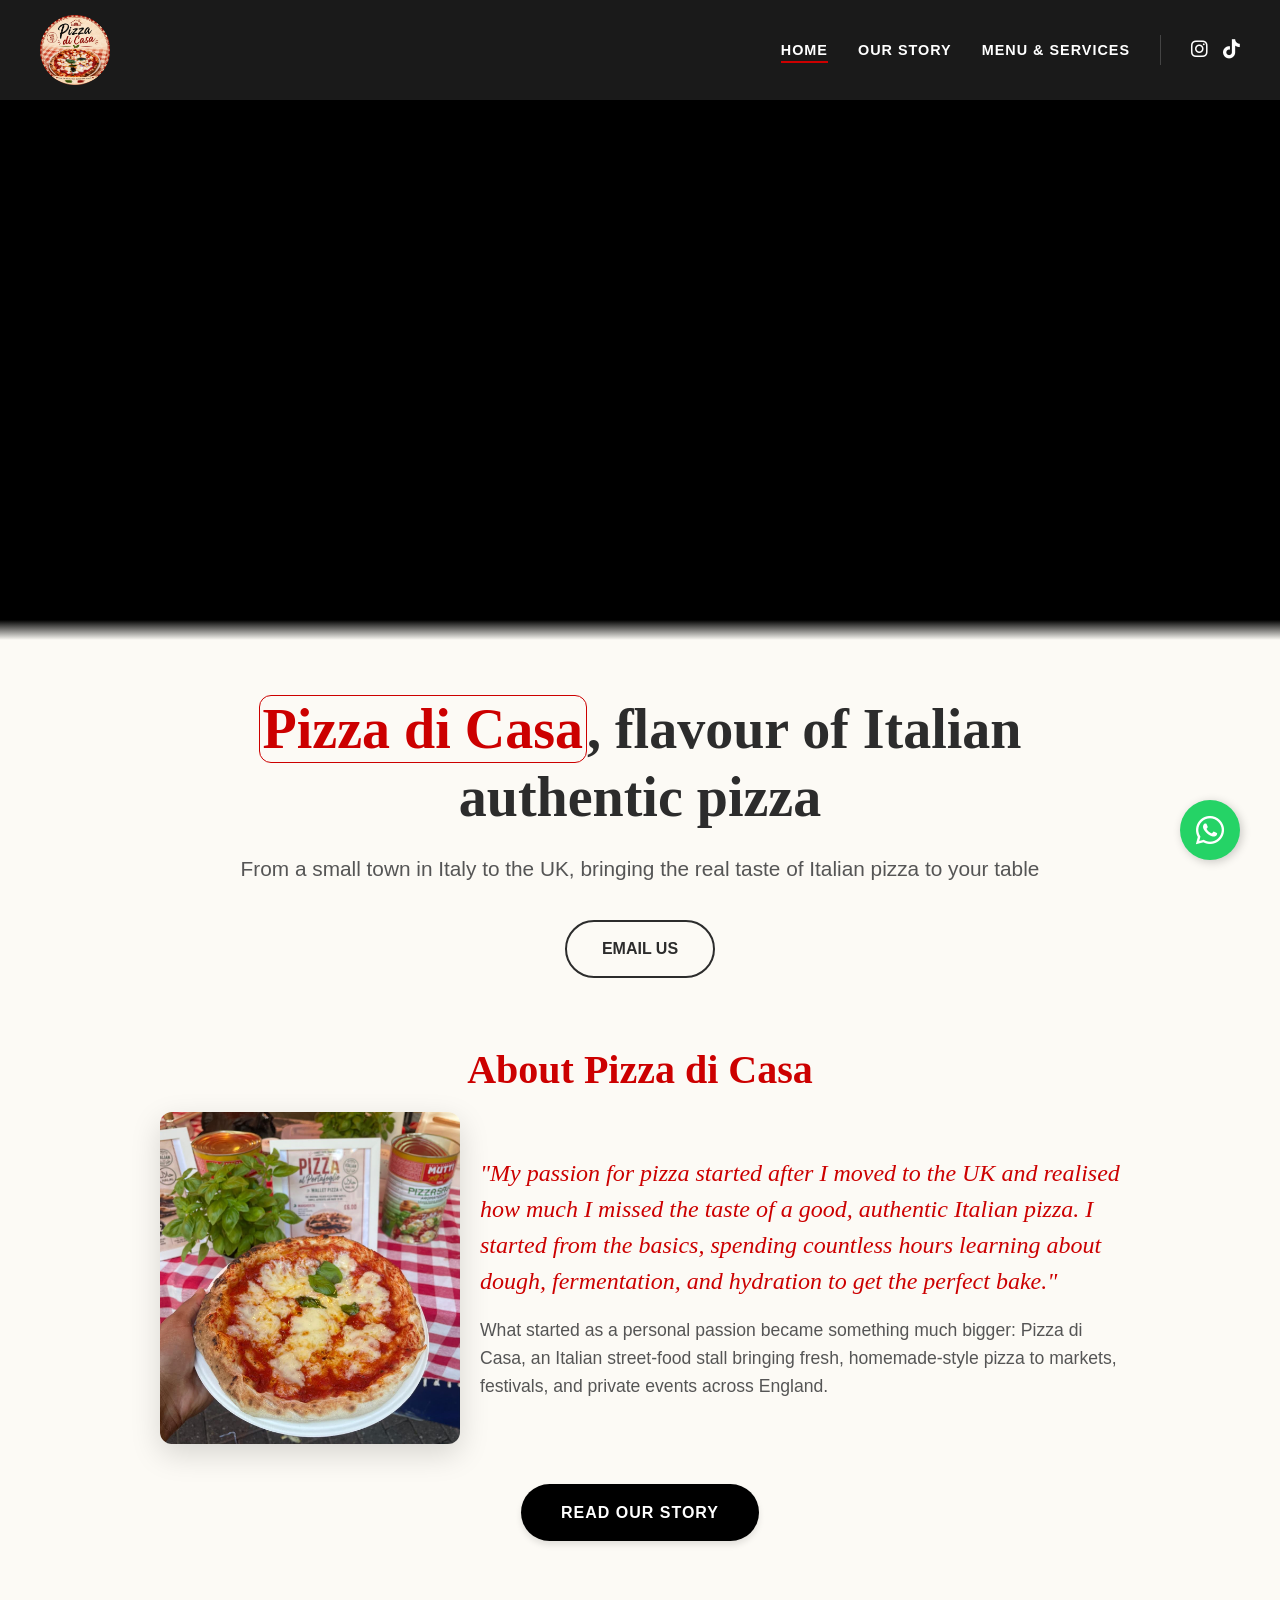
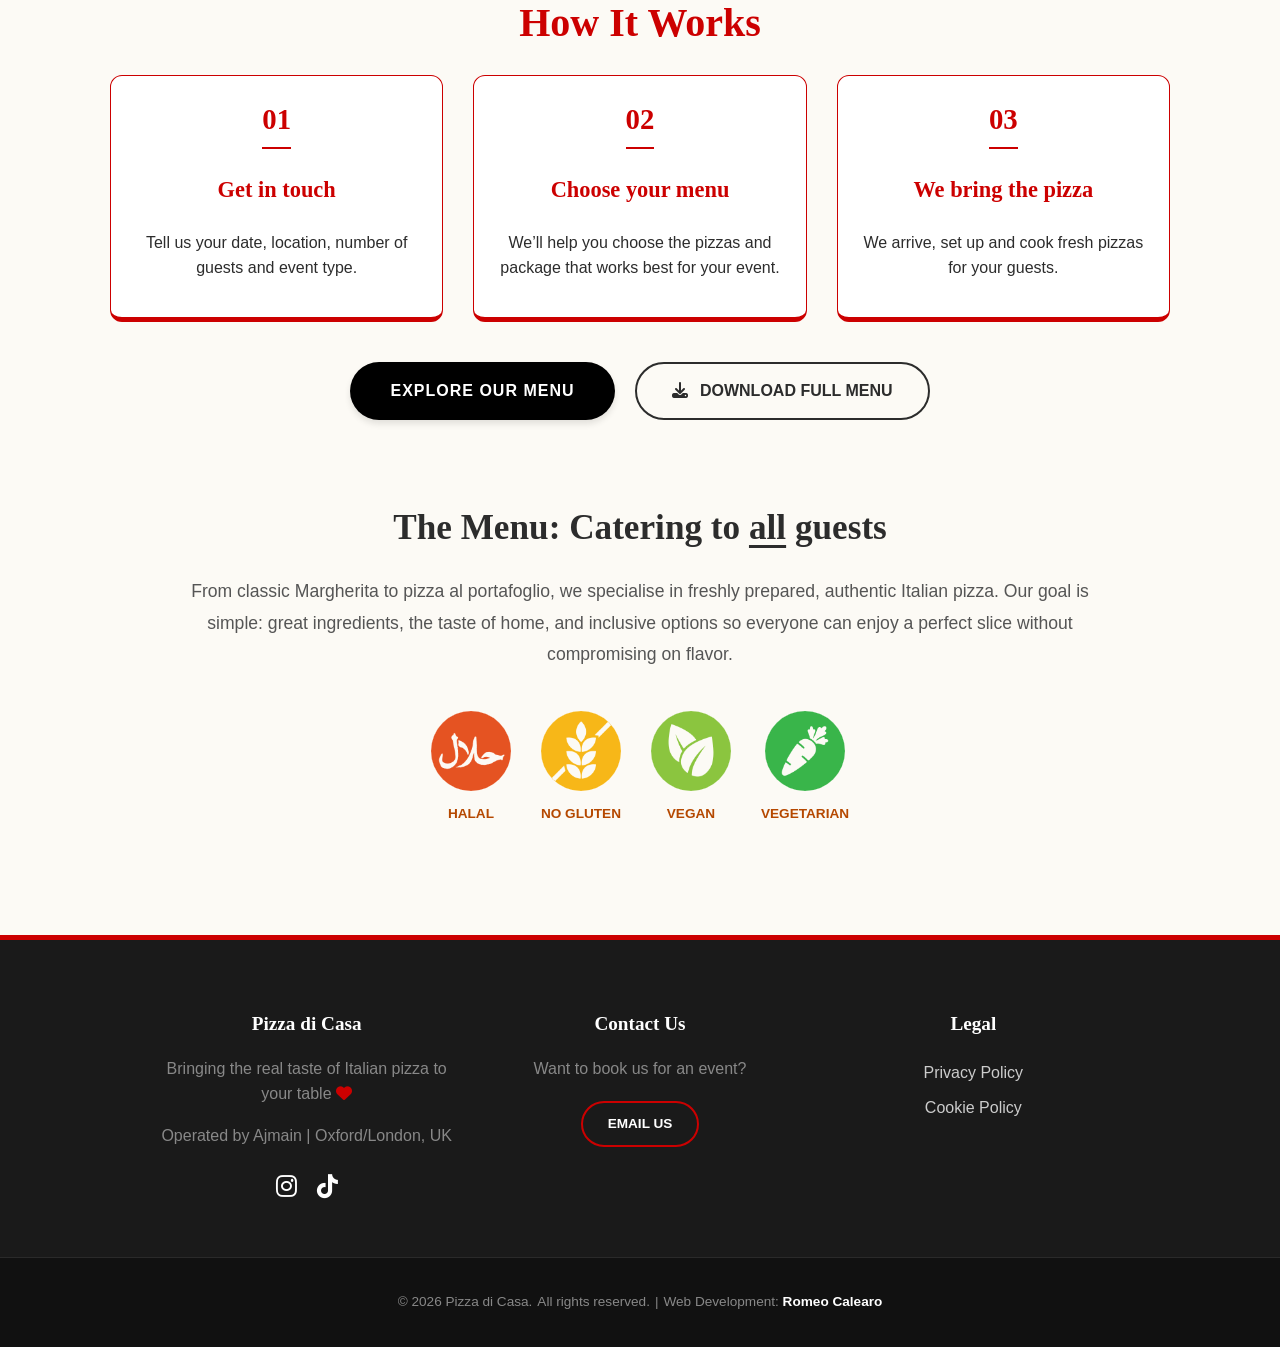
==== commit 0a609c3f: "tolto "controls" dal video nella home" ====
--- a/index.html
+++ b/index.html
@@ -59,7 +59,7 @@
     <section class="hero-stacked">
         
         <div class="hero-video-banner">
-            <video controls autoplay loop muted playsinline>
+            <video autoplay loop muted playsinline>
                 <source src="media/pizza-video.mp4" type="video/mp4">
             </video>
         </div>
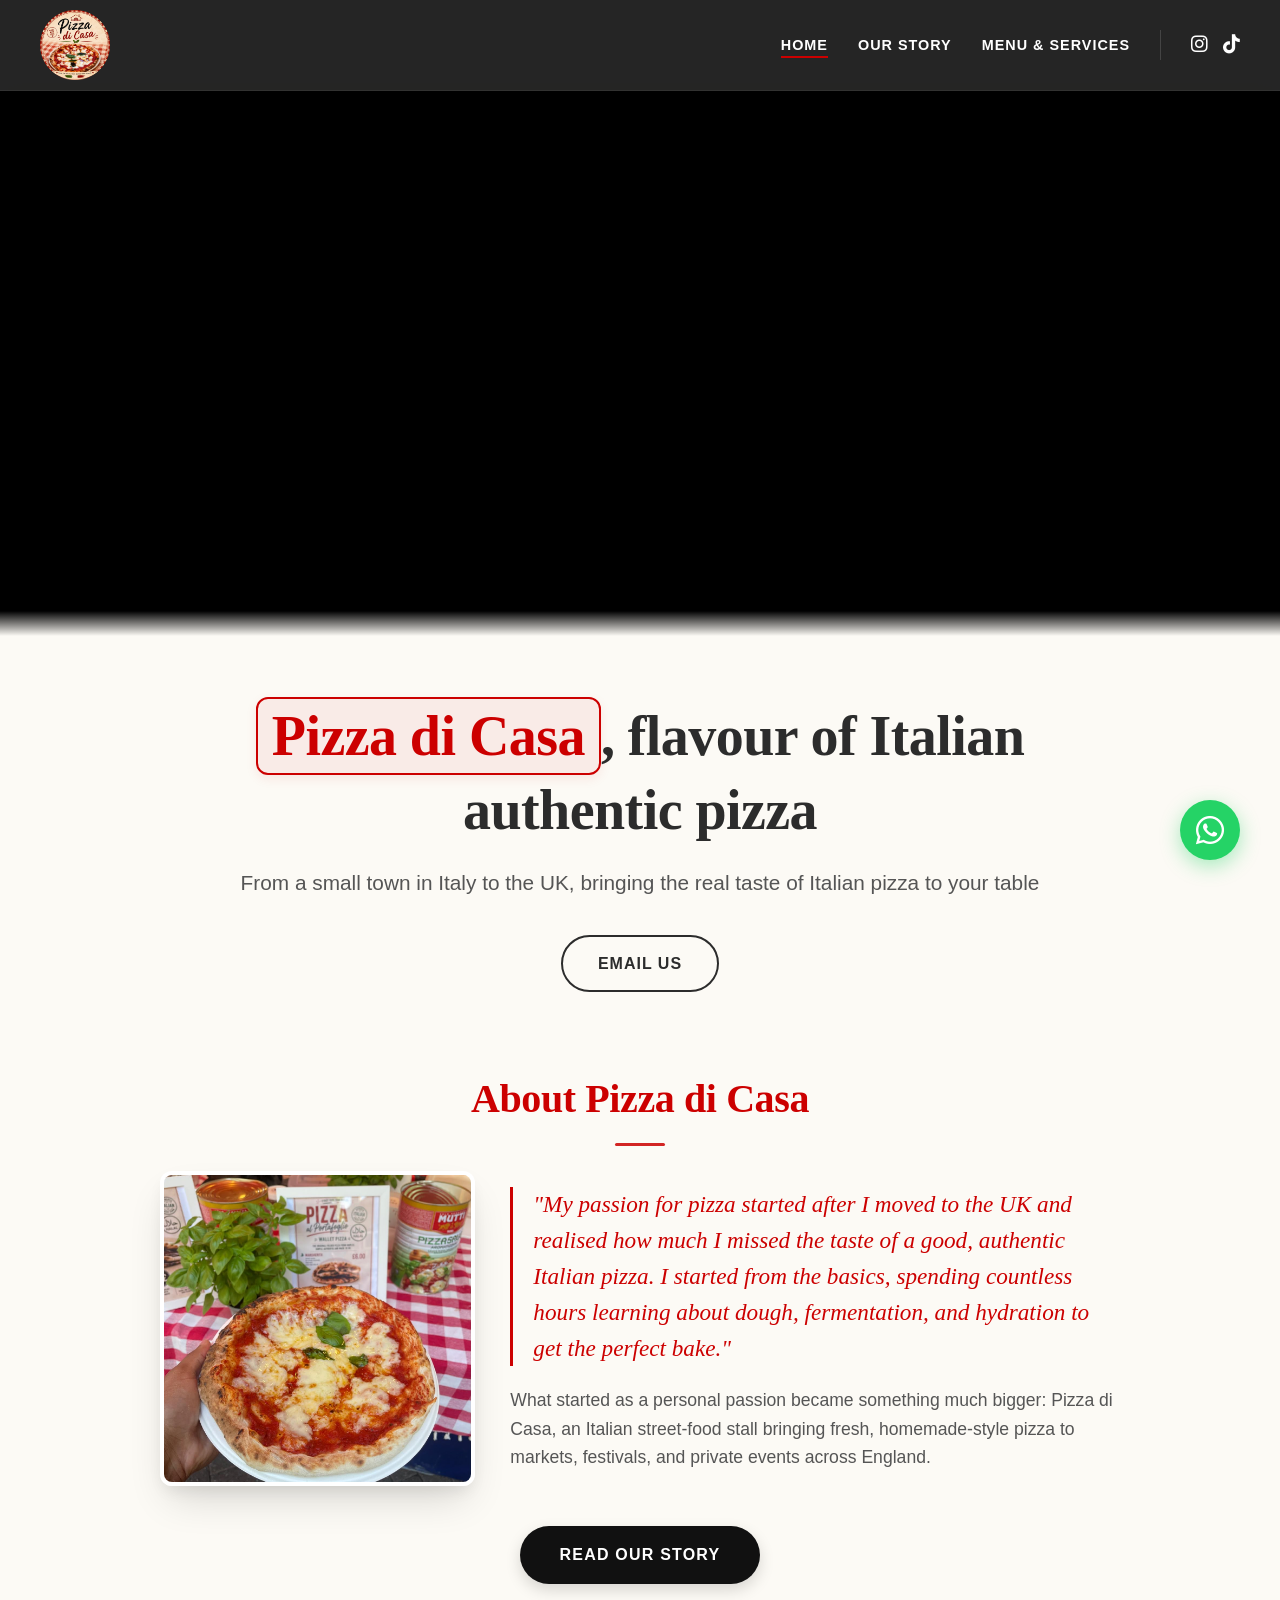
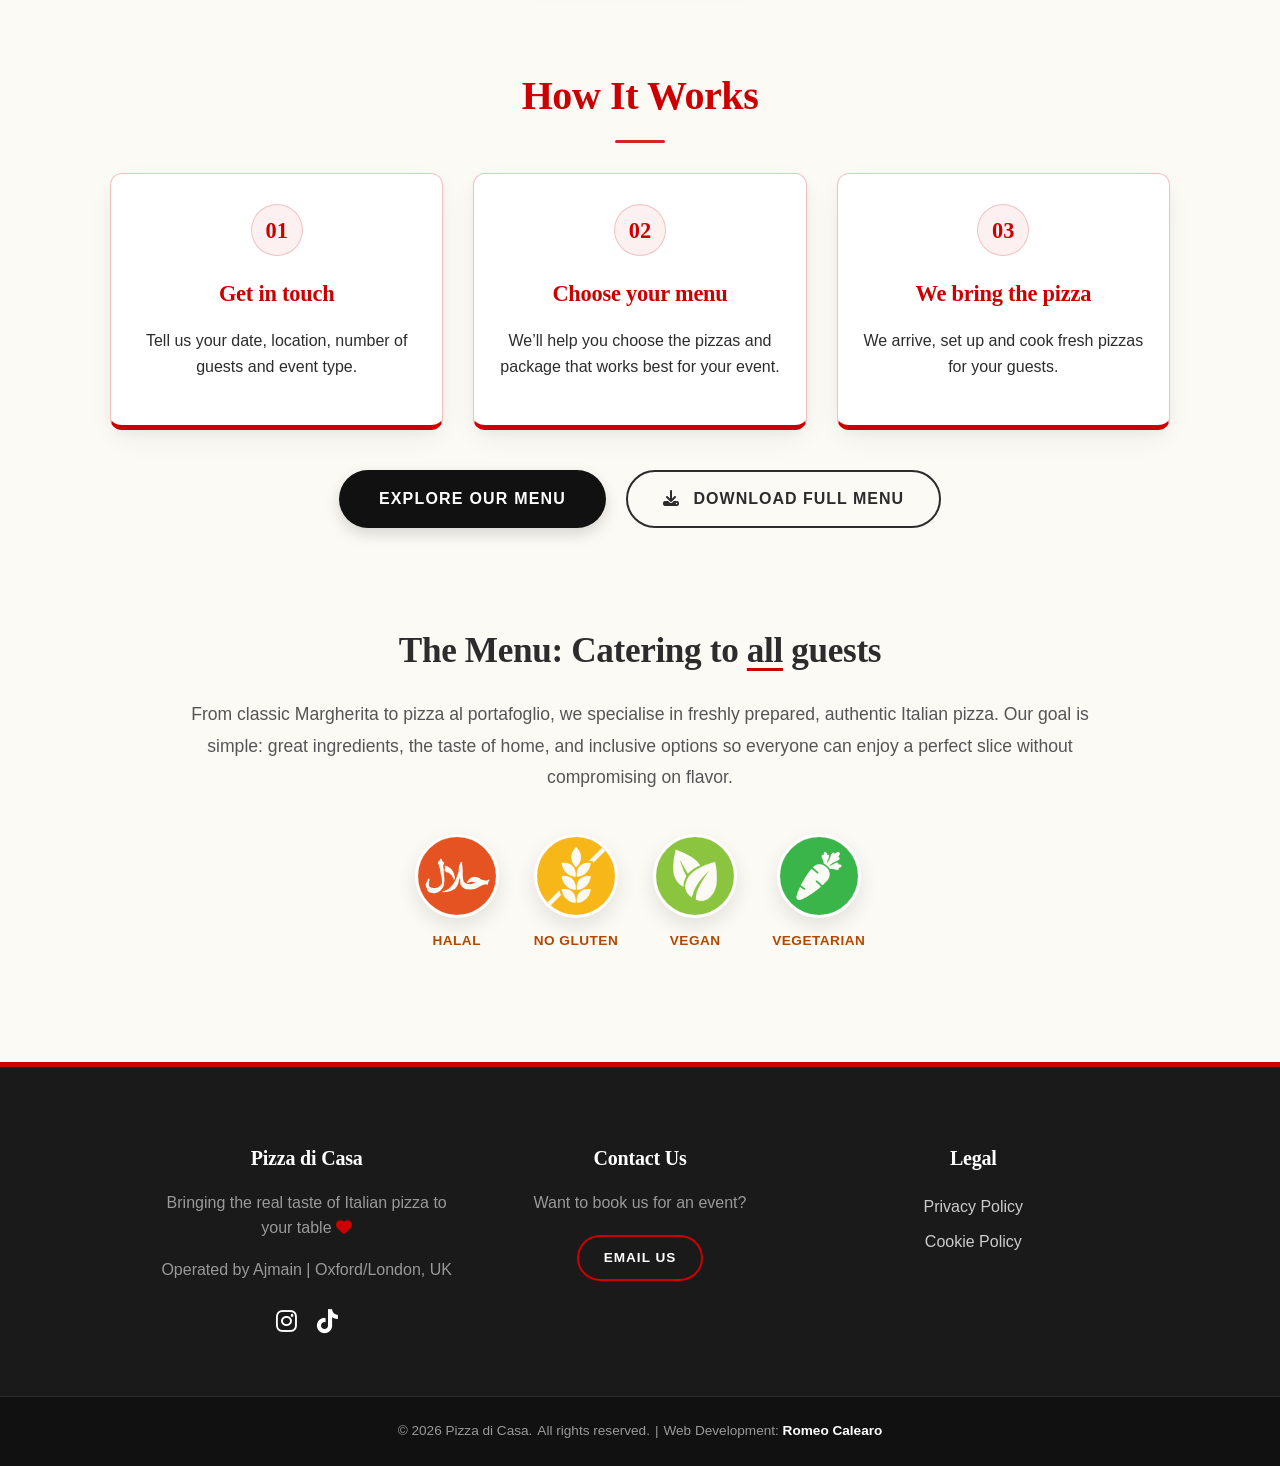
==== commit 51d9bdb8: "modifiche generali al css" ====
--- a/index.html
+++ b/index.html
@@ -96,7 +96,7 @@
             
         </div>
         
-        <div class="center-text" style="margin-top: 40px;">
+        <div class="center-cta">
             <a href="our-story" class="btn-dark">READ OUR STORY</a>
         </div>
     </section>
--- a/style.css
+++ b/style.css
@@ -1,21 +1,55 @@
 /*
 Theme Name: Pizza di Casa
-Author: Tuo Nome
-Description: Custom theme for Pizza di Casa London
-Version: 2.0
+Author: Romeo Calearo
+Description: Custom theme for Pizza di Casa London - Aesthetic Upgrade
+Version: 2.2
 */
 
+/* ==========================================================================
+   1. VARIABILI, RESET E STILI BASE
+   ========================================================================== */
 :root {
   --primary-red: #cc0000;
-  --bg-light: #fcfaf5; 
+  --primary-red-dark: #990000;
+  --primary-red-tint: rgba(204, 0, 0, 0.06); /* Tinta leggerissima per badge e sfondi */
+  --bg-light: #fcfaf5;
   --text-dark: #2c2c2c;
+  --text-muted: #555555;
   --header-bg: #1a1a1a;
-}
-
-* { box-sizing: border-box; }
+  --footer-bottom-bg: #111111;
+  --white: #ffffff;
+  
+  --font-serif: 'Georgia', serif;
+  --font-sans: 'Helvetica Neue', Helvetica, Arial, sans-serif;
+  
+  --radius-md: 12px;
+  --radius-pill: 30px;
+  
+  /* Ombre più morbide e stratificate (effetto più moderno) */
+  --shadow-soft: 0 10px 30px -5px rgba(0, 0, 0, 0.07), 0 4px 12px -2px rgba(0, 0, 0, 0.04);
+  --shadow-strong: 0 20px 40px -10px rgba(0, 0, 0, 0.16), 0 8px 16px -4px rgba(0, 0, 0, 0.08);
+  --shadow-hover: 0 20px 35px -8px rgba(204, 0, 0, 0.12), 0 8px 20px -4px rgba(0, 0, 0, 0.08);
+  
+  --transition-fast: 0.2s cubic-bezier(0.25, 0.8, 0.25, 1);
+  --transition-normal: 0.35s cubic-bezier(0.25, 0.8, 0.25, 1);
+}
+
+* {
+  box-sizing: border-box;
+}
+
+html {
+  scroll-behavior: smooth;
+}
+
+/* Personalizzazione colore quando evidenzi il testo col mouse */
+::selection {
+  background-color: var(--primary-red);
+  color: var(--white);
+}
 
 body {
-  font-family: 'Helvetica Neue', Helvetica, Arial, sans-serif;
+  font-family: var(--font-sans);
   background-color: var(--bg-light);
   color: var(--text-dark);
   margin: 0;
@@ -23,7 +57,44 @@
   line-height: 1.6;
   display: flex;
   flex-direction: column;
-  min-height: 100vh; 
+  min-height: 100vh;
+  -webkit-font-smoothing: antialiased; /* Rende i font più nitidi su Mac e iOS */
+}
+
+main {
+  flex-grow: 1;
+}
+
+/* ==========================================================================
+   2. TIPOGRAFIA E CLASSI DI UTILITÀ
+   ========================================================================== */
+h1, h2, h3 {
+  font-family: var(--font-serif);
+  font-weight: 700;
+  color: var(--text-dark);
+  letter-spacing: -0.01em; /* Compatta leggermente i titoli grandi in Georgia */
+}
+
+main p a,
+main li a {
+  color: var(--primary-red);
+  text-decoration: underline;
+  text-underline-offset: 4px;
+  text-decoration-thickness: 1.5px;
+  font-weight: 500;
+  transition: opacity var(--transition-fast), color var(--transition-fast);
+}
+
+main p a:hover,
+main li a:hover {
+  color: var(--primary-red-dark);
+  opacity: 0.85;
+}
+
+a:focus-visible,
+button:focus-visible {
+  outline: 2px dashed var(--primary-red);
+  outline-offset: 4px;
 }
 
 .red {
@@ -34,15 +105,126 @@
   text-align: center;
 }
 
-main {
-  flex-grow: 1; 
-}
-
-/* Tipografia Avanzata */
-h1, h2, h3 {
-  font-family: 'Georgia', serif; 
+.center-cta {
+  text-align: center;
+  margin-top: 40px;
+}
+
+.intro-text {
+  max-width: 800px;
+  margin: 0 auto 30px;
+  font-size: 1.1rem;
+  color: var(--text-muted);
+}
+
+/* ==========================================================================
+   3. COMPONENTI GLOBALI (Bottoni, Layout Generici)
+   ========================================================================== */
+
+/* --- Bottoni --- */
+.btn-dark {
+  display: inline-block;
+  background-color: #111111;
+  color: var(--white);
+  padding: 16px 40px;
+  text-decoration: none;
   font-weight: 700;
+  border-radius: var(--radius-pill);
+  text-transform: uppercase;
+  letter-spacing: 1.2px;
+  transition: all var(--transition-normal);
+  box-shadow: 0 6px 15px rgba(0, 0, 0, 0.15);
+}
+
+.btn-dark:hover {
+  background-color: var(--primary-red); /* UPGRADE: diventa rosso al passaggio del mouse */
+  color: var(--white);
+  transform: translateY(-3px);
+  box-shadow: 0 10px 25px rgba(204, 0, 0, 0.3);
+}
+
+.btn-outline {
+  display: inline-block;
+  background-color: transparent;
+  color: var(--white);
+  padding: 14px 35px;
+  text-decoration: none;
+  font-weight: 700;
+  border-radius: var(--radius-pill);
+  text-transform: uppercase;
+  letter-spacing: 1px;
+  border: 2px solid var(--primary-red);
+  transition: all var(--transition-normal);
+}
+
+.btn-outline:hover {
+  background-color: var(--primary-red);
+  color: var(--white);
+  transform: translateY(-3px);
+  box-shadow: 0 8px 20px rgba(204, 0, 0, 0.25);
+}
+
+.btn-outline.dark-text {
   color: var(--text-dark);
+  border-color: var(--text-dark);
+}
+
+.btn-outline.dark-text:hover {
+  background-color: var(--text-dark);
+  color: var(--white);
+  box-shadow: 0 8px 20px rgba(0, 0, 0, 0.15);
+}
+
+.btn-outline.btn-small {
+  padding: 10px 25px;
+  font-size: 0.85rem;
+}
+
+.cta-buttons {
+  display: flex;
+  gap: 20px;
+  justify-content: center;
+  flex-wrap: wrap;
+  margin-top: 40px;
+}
+
+/* --- Contenitori e Sezioni --- */
+.home-section {
+  padding: 35px 20px; /* Leggermente più respiro verticale tra le sezioni */
+  max-width: 1100px;
+  margin: 0 auto;
+  text-align: center;
+}
+
+.home-section h2,
+h2.menu-h2 {
+  font-size: 2.5rem;
+  color: var(--primary-red);
+  margin-top: 10px;
+  margin-bottom: 15px;
+}
+
+/* UPGRADE: Piccolo ornamento artigianale sotto i titoli H2 centrati */
+.home-section h2::after,
+h2.menu-h2::after {
+  content: '';
+  display: block;
+  width: 50px;
+  height: 3px;
+  background-color: var(--primary-red);
+  margin: 12px auto 0;
+  border-radius: 2px;
+  opacity: 0.85;
+}
+
+h2.menu-h2 {
+  margin-top: 20px;
+}
+
+.page-container {
+  max-width: 900px;
+  margin: 60px auto;
+  padding: 0 20px;
 }
 
 .page-container h1 {
@@ -61,6 +243,7 @@
   width: 60px;
   height: 4px;
   background-color: var(--primary-red);
+  border-radius: 2px;
 }
 
 .page-container h2 {
@@ -71,22 +254,87 @@
 }
 
 h2.h2-menu {
-    margin-top: 15px;
-}
-
-/* Header & Navigation */
+  margin-top: 15px;
+}
+
+/* --- Griglie e Split Layout --- */
+.split-layout {
+  display: flex;
+  flex-wrap: wrap;
+  gap: 35px; /* Aumentato da 20px a 35px per far respirare foto e testo */
+  align-items: center;
+}
+
+.split-text {
+  flex: 1;
+  min-width: 300px;
+}
+
+.split-media {
+  flex: 1;
+  min-width: 300px;
+  display: flex;
+  justify-content: center;
+}
+
+.two-cols {
+  display: flex;
+  gap: 40px;
+  margin-top: 50px;
+  flex-wrap: wrap;
+}
+
+.col {
+  flex: 1;
+  min-width: 300px;
+  background: var(--white);
+  padding: 40px;
+  border-radius: var(--radius-md);
+  box-shadow: var(--shadow-soft);
+  border-top: 5px solid var(--primary-red);
+  text-align: left;
+  display: flex;
+  flex-direction: column;
+  transition: transform var(--transition-normal), box-shadow var(--transition-normal);
+}
+
+.col:hover {
+  transform: translateY(-5px);
+  box-shadow: var(--shadow-hover);
+}
+
+.col h3 {
+  font-size: 1.5rem;
+  color: var(--primary-red);
+  margin-top: 0;
+  margin-bottom: 15px;
+}
+
+.col .cta-container {
+  margin-top: auto;
+  text-align: center;
+  padding-top: 25px;
+}
+
+/* ==========================================================================
+   4. HEADER E NAVIGAZIONE
+   ========================================================================== */
 .site-header {
-  background-color: var(--header-bg);
-  padding: 15px 20px;
+  /* UPGRADE: Effetto vetro scuro semitrasparente quando si scorre la pagina */
+  background-color: rgba(26, 26, 26, 0.95);
+  backdrop-filter: blur(10px);
+  -webkit-backdrop-filter: blur(10px);
+  padding: 10px 20px;
   position: sticky;
   top: 0;
   z-index: 1000;
-  box-shadow: 0 4px 12px rgba(0,0,0,0.4); 
+  box-shadow: 0 4px 20px rgba(0, 0, 0, 0.35);
+  border-bottom: 1px solid rgba(255, 255, 255, 0.06);
 }
 
 .header-inner {
   display: flex;
-  justify-content: space-between; 
+  justify-content: space-between;
   align-items: center;
   max-width: 1200px;
   margin: 0 auto;
@@ -96,9 +344,18 @@
   max-height: 70px;
   width: auto;
   display: block;
-}
-
-/* Stile del Menu Dinamico */
+  transition: transform var(--transition-fast);
+}
+
+.site-logo img:hover {
+  transform: scale(1.04);
+}
+
+.main-nav {
+  display: flex;
+  align-items: center;
+}
+
 .main-nav .nav-list {
   list-style: none;
   margin: 0;
@@ -109,13 +366,17 @@
 
 .main-nav .nav-list a,
 .main-nav .nav-list span.active-link {
-  color: #ffffff;
+  color: var(--white);
   text-decoration: none;
   font-weight: 600;
   text-transform: uppercase;
   font-size: 0.9rem;
   letter-spacing: 1px;
   position: relative;
+  padding: 5px 0;
+}
+
+.main-nav .nav-list span.active-link {
   cursor: default;
 }
 
@@ -124,11 +385,11 @@
   content: '';
   position: absolute;
   left: 0;
-  bottom: -5px;
+  bottom: 0;
   width: 0;
   height: 2px;
   background-color: var(--primary-red);
-  transition: width 0.3s ease;
+  transition: width var(--transition-normal);
 }
 
 .main-nav .nav-list a:hover::after,
@@ -136,387 +397,26 @@
   width: 100%;
 }
 
-.main-nav .nav-list a:hover,
-.main-nav .nav-list .current-menu-item > a {
-  color: #ffffff; 
-}
-
-/* Social Icons Header */
-.main-nav {
-  display: flex;
-  align-items: center;
-}
-
 .header-socials {
   display: flex;
   gap: 15px;
   margin-left: 30px;
   padding-left: 30px;
-  border-left: 1px solid #444; 
+  border-left: 1px solid #444444;
 }
 
 .header-socials a {
-  color: #ffffff;
+  color: var(--white);
   font-size: 1.2rem;
-  transition: color 0.3s, transform 0.2s;
+  transition: color var(--transition-normal), transform var(--transition-fast);
 }
 
 .header-socials a:hover {
   color: var(--primary-red);
-  transform: scale(1.1);
-}
-
-/* Hero Section */
-.hero {
-  background-color: #111;
-  background-image: url('media/banner.jpg'); /* Spostato dal CSS inline */
-  background-size: cover;
-  background-position: center;
-  padding: 50px 20px 150px;
-  text-align: center;
-  color: #fff;
-  position: relative;
-}
-
-.hero::after {
-  content: '';
-  position: absolute;
-  top: 0; left: 0; right: 0; bottom: 0;
-  background: rgba(0,0,0,0.6);
-  z-index: 1;
-}
-
-.hero-content {
-  position: relative;
-  z-index: 2;
-  max-width: 800px;
-  margin: 0 auto;
-}
-
-.hero h1 {
-  font-size: 4rem;
-  margin-bottom: 15px;
-  text-shadow: 2px 2px 4px rgba(0,0,0,0.8);
-  color: #fff;
-}
-
-.hero p {
-  font-size: 1.3rem;
-  margin-bottom: 30px;
-}
-
-/* Sezioni Home Page */
-.home-section {
-  padding: 20px 20px;
-  max-width: 1100px;
-  margin: 0 auto;
-  text-align: center;
-}
-
-h2.menu-h2, .home-section h2 {
-  font-size: 2.5rem;
-  color: var(--primary-red);
-  margin-top: 10px;
-  margin-bottom: 10px;
-}
-
-h2.menu-h2 {
-  margin-top: 20px;
-}
-
-
-/* Classi sostitutive per il testo inline rimosso */
-.intro-text {
-    max-width: 800px;
-    margin: 0 auto 30px;
-    font-size: 1.1rem;
-    color: #555;
-}
-
-.dietary-intro-spacing {
-    margin-bottom: 40px;
-}
-
-.two-cols {
-  display: flex;
-  gap: 40px;
-  margin-top: 50px;
-  flex-wrap: wrap;
-}
-
-/* Dietary Section */
-.dietary-section {
-  padding: 60px 20px;
-  text-align: center;
-}
-
-.dietary-content {
-  max-width: 900px;
-  margin: 0 auto;
-}
-
-.dietary-content h2 {
-  font-size: 2.2rem;
-  color: var(--text-dark);
-  margin-bottom: 20px;
-  margin-top: 0;
-}
-
-.dietary-content .underline {
-  text-decoration: underline;
-  text-underline-offset: 6px;
-  text-decoration-thickness: 3px;
-}
-
-.dietary-content p {
-  font-size: 1.1rem;
-  color: #555;
-  line-height: 1.8;
-}
-
-.dietary-icons {
-  display: flex;
-  justify-content: center;
-  gap: 30px;
-  flex-wrap: wrap;
-  margin-bottom: 50px;
-}
-
-.diet-icon {
-  display: flex;
-  flex-direction: column;
-  align-items: center;
-  gap: 12px;
-  font-size: 0.85rem;
-  font-weight: 700;
-  color: #b54800; 
-  text-transform: uppercase;
-}
-
-.diet-icon .icon-circle {
-  width: 80px;
-  height: 80px;
-  border-radius: 50%;
-  display: flex;
-  align-items: center;
-  justify-content: center;
-  font-size: 2rem;
-  color: #fff;
-  font-weight: normal;
-  position: relative;
-  overflow: hidden;  
-}
-
-/* Stile per le immagini PNG personalizzate delle diete */
-.custom-diet-img {
-  position: absolute;
-  top: 0;
-  left: 0;
-  width: 100%;
-  height: 100%;
-  object-fit: cover;
-  border-radius: 50%;
-  z-index: 2;
-  background-color: var(--bg-light);
-}
-
-/* Colori Icone */
-.icon-halal { background-color: #e55322; color: #ffffff; }
-.icon-gluten { background-color: #f7b718; color: #1a1a1a; } 
-.icon-vegan { background-color: #8bc53f; color: #1a1a1a; } 
-.icon-veg { background-color: #39b54a; color: #ffffff; } 
-.icon-dairy { background-color: #03A9F4; color: #ffffff; }
-
-/* Bottoni */
-.btn-dark {
-  display: inline-block;
-  background-color: #000000;
-  color: #ffffff;
-  padding: 16px 40px;
-  text-decoration: none;
-  font-weight: 700;
-  border-radius: 30px;
-  text-transform: uppercase;
-  letter-spacing: 1px;
-  transition: all 0.3s ease; 
-  box-shadow: 0 4px 6px rgba(0,0,0,0.1); 
-}
-
-.btn-dark:hover {
-  background-color: #333333;
-  color: #ffffff;
-  transform: translateY(-3px); 
-  box-shadow: 0 6px 12px rgba(0,0,0,0.15); 
-}
-
-/* Pulsante Secondario (Email) */
-.btn-outline {
-  display: inline-block;
-  background-color: transparent;
-  color: #fff;
-  padding: 14px 35px;
-  text-decoration: none;
-  font-weight: bold;
-  border-radius: 30px;
-  text-transform: uppercase;
-  border: 2px solid var(--primary-red);
-  transition: background 0.3s, color 0.3s, transform 0.2s;
-}
-
-.btn-outline:hover {
-  background-color: var(--primary-red);
-  color: #fff;
-  transform: translateY(-2px);
-}
-
-.btn-outline.dark-text {
-  color: var(--text-dark);
-  border-color: var(--text-dark);
-}
-.btn-outline.dark-text:hover {
-  background-color: var(--text-dark);
-  color: #fff;
-}
-
-/* Variante piccola per il footer spostata dal CSS inline */
-.btn-outline.btn-small {
-    padding: 10px 25px;
-    font-size: 0.85rem;
-}
-
-/* Center CTA Container rimosso dall'HTML */
-.center-cta {
-    text-align: center;
-    margin-top: 40px;
-}
-
-/* Cards */
-.col {
-  flex: 1;
-  min-width: 300px;
-  background: #ffffff;
-  padding: 40px;
-  border-radius: 12px;
-  box-shadow: 0 10px 30px rgba(0,0,0,0.06);
-  border-top: 5px solid var(--primary-red);
-  text-align: left;
-  display: flex;
-  flex-direction: column;
-}
-
-.col .cta-container {
-  margin-top: auto; 
-  text-align: center; 
-  padding-top: 25px; 
-}
-
-.col h3 {
-  font-size: 1.5rem;
-  color: var(--primary-red);
-  margin-top: 0;
-  margin-bottom: 15px;
-}
-
-.page-container {
-  max-width: 900px;
-  margin: 60px auto;
-  padding: 0 20px;
-}
-
-/* Footer (Layout e Elementi puliti) */
-.site-footer {
-  background-color: #1a1a1a;
-  color: #888;
-  text-align: center;
-  margin-top: auto;
-  border-top: 5px solid var(--primary-red);
-  padding: 0;
-}
-
-.footer-main {
-  max-width: 1000px;
-  margin: 0 auto;
-  display: flex;
-  flex-wrap: wrap;
-  justify-content: center;
-  gap: 40px;
-  text-align: center;
-  padding: 50px 20px;
-}
-
-.footer-col {
-  flex: 1;
-  min-width: 250px;
-}
-
-.footer-col h3 {
-  color: #fff;
-  margin-bottom: 15px;
-  font-size: 1.2rem;
-}
-
-/* Sostituisce il margin-bottom inline in Contact Us */
-.footer-contact-text {
-    margin-bottom: 20px;
-}
-
-.footer-socials {
-  margin-top: 20px;
-  display: flex;
-  justify-content: center;
-  gap: 20px;
-}
-
-.footer-socials a {
-  font-size: 1.5rem;
-  color: #ffffff; 
-  transition: color 0.3s, transform 0.2s;
-}
-
-.footer-socials a:hover {
-  color: var(--primary-red);
-  transform: scale(1.1); 
-}
-
-.footer-legal-list { 
-  list-style: none;
-  padding: 0;
-  margin: 0;
-  line-height: 2.2;
-}
-
-.footer-legal-link { 
-  color: #ccc;
-  text-decoration: none;
-}
-
-.footer-bottom {
-  background-color: #111111; 
-  padding: 20px;
-  font-size: 0.85rem;
-  border-top: 1px solid #2a2a2a;
-}
-
-.copyright-string {
-  display: flex;
-  flex-wrap: wrap;
-  justify-content: center;
-  align-items: center;
-  gap: 5px;
-}
-
-.developer-link {
-  color: white;
-  text-decoration: none;
-  font-weight: bold;
-  transition: opacity 0.3s ease;
-}
-
-.developer-link:hover {
-  opacity: 0.8;
-}
-
-/* Utilities (Hamburger, WhatsApp, Text Links) */
+  transform: scale(1.15) translateY(-1px);
+}
+
+/* Hamburger Menu Button */
 .menu-toggle {
   display: none;
   background: transparent;
@@ -531,230 +431,356 @@
   width: 30px;
   height: 3px;
   margin: 6px 0;
-  background-color: #ffffff;
-  transition: all 0.3s ease;
+  background-color: var(--white);
+  transition: all var(--transition-normal);
+  border-radius: 2px;
 }
 
 .menu-toggle.is-active .hamburger-line:nth-child(1) {
   transform: translateY(9px) rotate(45deg);
 }
+
 .menu-toggle.is-active .hamburger-line:nth-child(2) {
   opacity: 0;
 }
+
 .menu-toggle.is-active .hamburger-line:nth-child(3) {
   transform: translateY(-9px) rotate(-45deg);
 }
 
-main p a, 
-main li a {
+/* ==========================================================================
+   5. HERO SECTION (Stacked Video & Classic Fallback)
+   ========================================================================== */
+.hero-stacked {
+  background-color: var(--bg-light);
+  display: flex;
+  flex-direction: column;
+  align-items: center;
+}
+
+.hero-video-banner {
+  width: 100%;
+  background-color: #000000;
+  overflow: hidden;
+  padding: 10px 0;
+}
+
+.hero-video-banner video {
+  width: 100%;
+  max-height: 500px;
+  object-fit: contain;
+  display: block;
+}
+
+.hero-fade-transition {
+  width: 100%;
+  height: 25px;
+  background: linear-gradient(to bottom, #000000 0%, var(--bg-light) 100%);
+}
+
+.hero-text-block {
+  max-width: 900px;
+  text-align: center;
+  padding: 15px 20px 30px;
+}
+
+.hero-text-block h1 {
+  font-size: 3.5rem;
+  color: var(--text-dark);
+  margin-bottom: 20px;
+  line-height: 1.25;
+}
+
+/* UPGRADE: Badge "Pizza di Casa" rifinito con sfondo leggerissimo e padding bilanciato */
+.hero-text-block h1 span {
+  background-color: var(--primary-red-tint);
+  border: 2px solid var(--primary-red);
+  padding: 2px 14px;
+  border-radius: var(--radius-md);
+  display: inline-block;
+  box-shadow: 0 4px 12px rgba(204, 0, 0, 0.08);
+}
+
+.hero-text-block p {
+  font-size: 1.3rem;
+  color: var(--text-muted);
+  margin-bottom: 35px;
+}
+
+/* Hero Classica (Fallback) */
+.hero {
+  background-color: #111111;
+  background-image: url('media/banner.jpg');
+  background-size: cover;
+  background-position: center;
+  padding: 50px 20px 150px;
+  text-align: center;
+  color: var(--white);
+  position: relative;
+}
+
+.hero::after {
+  content: '';
+  position: absolute;
+  inset: 0;
+  background: rgba(0, 0, 0, 0.6);
+  z-index: 1;
+}
+
+.hero-content {
+  position: relative;
+  z-index: 2;
+  max-width: 800px;
+  margin: 0 auto;
+}
+
+.hero h1 {
+  font-size: 4rem;
+  margin-bottom: 15px;
+  text-shadow: 2px 2px 4px rgba(0, 0, 0, 0.8);
+  color: var(--white);
+}
+
+.hero p {
+  font-size: 1.3rem;
+  margin-bottom: 30px;
+}
+
+/* ==========================================================================
+   6. SEZIONI HOME (About, How It Works, Dietary)
+   ========================================================================== */
+
+/* --- About Summary --- */
+.about-section {
+  max-width: 1000px;
+}
+
+.about-split {
+  text-align: left;
+  margin-top: 25px;
+  justify-content: center;
+}
+
+.about-media {
+  flex: 0.75;
+}
+
+.about-text {
+  flex: 1.45;
+}
+
+/* UPGRADE: Cornice sottile ed effetto hover sulla foto About */
+.about-img {
+  width: 100%;
+  height: auto;
+  aspect-ratio: 1 / 1;
+  object-fit: cover;
+  border-radius: var(--radius-md);
+  box-shadow: var(--shadow-strong);
+  border: 4px solid var(--white);
+  display: block;
+  transition: transform var(--transition-normal), box-shadow var(--transition-normal);
+}
+
+.about-img:hover {
+  transform: scale(1.02);
+}
+
+/* UPGRADE: Barra laterale editoriale per la citazione */
+.intro-quote {
+  max-width: 800px;
+  margin: 0 auto 20px;
+  font-family: var(--font-serif);
+  font-size: 1.45rem;
+  font-style: italic;
   color: var(--primary-red);
-  text-decoration: underline;
-  text-underline-offset: 3px;
-  font-weight: 500;
-  transition: opacity 0.2s ease, color 0.2s ease;
-}
-
-main p a:hover, 
-main li a:hover {
-  color: #a00000; 
-  opacity: 0.85;
-}
-
-
-/* =========================================
-   HOW IT WORKS (3 Steps)
-   ========================================= */
+  line-height: 1.55;
+  padding-left: 20px;
+  border-left: 3px solid var(--primary-red);
+}
+
+.about-desc {
+  font-size: 1.1rem;
+  color: var(--text-muted);
+  margin-bottom: 0;
+}
+
+/* --- How It Works (3 Steps) --- */
 .three-cols {
   display: flex;
-  gap: 30px; /* Meglio i pixel fissi per evitare conflitti quando flex restringe le card */
-  margin-top: 20px;
+  gap: 30px;
+  margin-top: 30px;
   flex-wrap: wrap;
   justify-content: center;
 }
 
+/* UPGRADE: Card interattive con sollevamento ed ombra morbida */
 .step-card {
-  /* 1 (cresce per riempire), 1 (si restringe se manca spazio), 250px (dimensione ideale di partenza) */
-  flex: 1 1 250px; 
-  max-width: 450px; /* Il tuo limite per evitare l'effetto "card gigante" */
+  flex: 1 1 250px;
+  max-width: 450px;
   text-align: center;
-  padding: 20px;
-  background-color: #ffffff;
-  border-radius: 12px;
-  border: 1px solid var(--primary-red);
+  padding: 30px 24px;
+  background-color: var(--white);
+  border-radius: var(--radius-md);
+  border: 1px solid rgba(204, 0, 0, 0.25);
   border-bottom: 5px solid var(--primary-red);
-}
-
+  box-shadow: var(--shadow-soft);
+  transition: transform var(--transition-normal), box-shadow var(--transition-normal), border-color var(--transition-normal);
+}
+
+.step-card:hover {
+  transform: translateY(-6px);
+  box-shadow: var(--shadow-hover);
+  border-color: var(--primary-red);
+}
+
+/* UPGRADE: Numeri trasformati in badge circolari */
 .step-num {
-  font-family: 'Georgia', serif;
-  font-size: 1.8rem;
-  font-weight: bold;
+  font-family: var(--font-serif);
+  font-size: 1.4rem;
+  font-weight: 700;
   color: var(--primary-red);
+  background-color: var(--primary-red-tint);
+  width: 52px;
+  height: 52px;
+  line-height: 52px;
+  border-radius: 50%;
   display: inline-block;
-  border-bottom: 2px solid var(--primary-red);
-  padding-bottom: 5px;
+  margin-bottom: 10px;
+  border: 1px solid rgba(204, 0, 0, 0.2);
+  transition: background-color var(--transition-normal), color var(--transition-normal);
+}
+
+.step-card:hover .step-num {
+  background-color: var(--primary-red);
+  color: var(--white);
 }
 
 .step-card h3 {
   font-size: 1.4rem;
   color: var(--primary-red);
+  margin-top: 10px;
+  margin-bottom: 10px;
   position: relative;
   z-index: 1;
 }
 
-/* =========================================
-   VINTAGE MENU CARD
-   ========================================= */
+/* --- Dietary Section --- */
+.dietary-section {
+  padding: 60px 20px;
+  text-align: center;
+}
+
+.dietary-content {
+  max-width: 900px;
+  margin: 0 auto;
+}
+
+.dietary-content h2 {
+  font-size: 2.2rem;
+  color: var(--text-dark);
+  margin-top: 0;
+  margin-bottom: 20px;
+}
+
+.dietary-content .underline {
+  text-decoration: underline;
+  text-decoration-color: var(--primary-red); /* Sottolineatura rossa per richiamare il brand */
+  text-underline-offset: 6px;
+  text-decoration-thickness: 3px;
+}
+
+.dietary-content p {
+  font-size: 1.1rem;
+  color: var(--text-muted);
+  line-height: 1.8;
+}
+
+.dietary-intro-spacing {
+  margin-bottom: 40px;
+}
+
+.dietary-icons {
+  display: flex;
+  justify-content: center;
+  gap: 35px;
+  flex-wrap: wrap;
+  margin-bottom: 50px;
+}
+
+.diet-icon {
+  display: flex;
+  flex-direction: column;
+  align-items: center;
+  gap: 12px;
+  font-size: 0.85rem;
+  font-weight: 700;
+  color: #b54800;
+  text-transform: uppercase;
+  letter-spacing: 0.5px;
+  transition: transform var(--transition-normal);
+}
+
+/* UPGRADE: Animazione sulle icone dietetiche */
+.diet-icon:hover {
+  transform: translateY(-5px);
+}
+
+.diet-icon .icon-circle {
+  width: 84px;
+  height: 84px;
+  border-radius: 50%;
+  display: flex;
+  align-items: center;
+  justify-content: center;
+  font-size: 2rem;
+  color: var(--white);
+  font-weight: normal;
+  position: relative;
+  overflow: hidden;
+  box-shadow: 0 8px 20px rgba(0, 0, 0, 0.1);
+  border: 3px solid var(--white);
+  transition: box-shadow var(--transition-normal);
+}
+
+.diet-icon:hover .icon-circle {
+  box-shadow: 0 12px 25px rgba(0, 0, 0, 0.18);
+}
+
+.custom-diet-img {
+  position: absolute;
+  inset: 0;
+  width: 100%;
+  height: 100%;
+  object-fit: cover;
+  border-radius: 50%;
+  z-index: 2;
+  background-color: var(--bg-light);
+}
+
+.icon-halal  { background-color: #e55322; color: var(--white); }
+.icon-gluten { background-color: #f7b718; color: var(--header-bg); }
+.icon-vegan  { background-color: #8bc53f; color: var(--header-bg); }
+.icon-veg    { background-color: #39b54a; color: var(--white); }
+.icon-dairy  { background-color: #03A9F4; color: var(--white); }
+
+/* ==========================================================================
+   7. PAGINA MENU (Vintage Menu Card)
+   ========================================================================== */
 .menu-card {
   background-color: var(--bg-light);
   border: 4px solid var(--primary-red);
   padding: 8px;
   margin: 40px auto;
-  box-shadow: 0 15px 40px rgba(0,0,0,0.1);
+  box-shadow: 0 20px 50px rgba(0, 0, 0, 0.12);
+  position: relative;
 }
 
 .menu-card-inner {
   border: 1px solid var(--primary-red);
-  padding: 50px 30px;
+  padding: 50px 35px;
   text-align: center;
-}
-
-.menu-intro {
-  margin-bottom: 30px;
-  font-size: 1.1rem;
-  color: var(--text-dark);
-}
-
-.menu-divider {
-  color: var(--primary-red);
-  font-size: 1.5rem;
-  margin: 30px 0;
-}
-
-.menu-dietary-row {
-  display: flex;
-  justify-content: center;
-  gap: 30px;
-  flex-wrap: wrap;
-  border: 1px solid var(--primary-red);
-  border-radius: 20px;
-  padding: 20px 0;
-  margin-bottom: 40px;
-}
-
-.menu-diet-box {
-  display: flex;
-  align-items: center;
-  gap: 15px;
-  text-align: left;
-  max-width: 300px;
-}
-
-.menu-diet-box p {
-  margin: 0;
-  font-size: 0.9rem;
-  line-height: 1.4;
-}
-
-.menu-diet-box strong {
-  color: var(--primary-red);
-}
-
-.menu-small-icon {
-  width: 50px;
-  height: 50px;
-  border-radius: 50%;
-}
-
-.mini-icons-group {
-  display: flex;
-  gap: 5px;
-}
-
-.mini-icons-group img {
-  width: 30px;
-  height: 30px;
-  border-radius: 50%;
-}
-
-/* Elementi delle singole pizze */
-.menu-item {
-  margin-bottom: 40px;
-}
-
-.pizza-title {
-  color: var(--primary-red);
-  font-size: 2rem;
-  text-transform: uppercase;
-  margin-bottom: 15px;
-  letter-spacing: 2px;
-}
-
-.pizza-title span {
-  font-size: 1.2rem;
-  vertical-align: middle;
-}
-
-.pizza-ingredients {
-  display: flex;
-  justify-content: center;
-  gap: 20px;
-  align-items: stretch;
-}
-
-.lang-col {
-  flex: 1;
-  display: flex;
-  gap: 10px;
-  text-align: left;
-}
-
-/* Colonna IT allineata a destra come nel volantino */
-.lang-col:first-child {
-  text-align: right;
-  flex-direction: row-reverse;
-}
-
-.lang-col p {
-  margin: 0;
-  font-size: 1rem;
-  font-style: italic;
-  color: #444;
-}
-
-.vert-line {
-  width: 1px;
-  background-color: var(--primary-red);
-}
-
-/* Titolo Immagine Menù */
-.menu-title-img {
-  text-align: center;
-  margin-bottom: 20px;
-}
-
-.menu-title-img img {
-  max-width: 100%;
-  height: auto;
-  width: 350px; /* Regola in base a quanto vuoi che sia grande il logo */
-}
-
-/* Bandierine Immagine */
-.lang-flag {
-  width: 24px;
-  height: 18px;
-  object-fit: cover;
-  border-radius: 2px;
-  margin-top: 4px;
-}
-
-/* Angoli Decorativi Vintage */
-.menu-card {
-  background-color: var(--bg-light); /* Usa il tuo panna */
-  border: 4px solid var(--primary-red);
-  padding: 8px;
-  margin: 40px auto;
-  box-shadow: 0 15px 40px rgba(0,0,0,0.1);
-  position: relative; /* Fondamentale per posizionare gli angoli */
+  background: radial-gradient(circle at center, #ffffff 0%, var(--bg-light) 100%); /* Leggera luce al centro della carta */
 }
 
 .menu-corner {
@@ -772,52 +798,424 @@
 .corner-bl { bottom: 12px; left: 12px; transform: scaleY(-1); }
 .corner-br { bottom: 12px; right: 12px; transform: scale(-1, -1); }
 
+.menu-title-img {
+  text-align: center;
+  margin-bottom: 20px;
+}
+
+.menu-title-img img {
+  max-width: 100%;
+  height: auto;
+  width: 350px;
+}
+
+.menu-intro {
+  margin-bottom: 30px;
+  font-size: 1.1rem;
+  color: var(--text-dark);
+}
+
+.menu-divider {
+  color: var(--primary-red);
+  font-size: 1.5rem;
+  margin: 30px 0;
+}
+
+.menu-dietary-row {
+  display: flex;
+  justify-content: center;
+  gap: 30px;
+  flex-wrap: wrap;
+  border: 1px solid rgba(204, 0, 0, 0.4);
+  background-color: rgba(255, 255, 255, 0.6);
+  border-radius: 20px;
+  padding: 20px;
+  margin-bottom: 40px;
+}
+
+.menu-diet-box {
+  display: flex;
+  align-items: center;
+  gap: 15px;
+  text-align: left;
+  max-width: 300px;
+}
+
+.menu-diet-box p {
+  margin: 0;
+  font-size: 0.9rem;
+  line-height: 1.4;
+}
+
+.menu-diet-box strong {
+  color: var(--primary-red);
+}
+
+.menu-small-icon {
+  width: 50px;
+  height: 50px;
+  border-radius: 50%;
+}
+
+.mini-icons-group {
+  display: flex;
+  gap: 5px;
+}
+
+.mini-icons-group img {
+  width: 30px;
+  height: 30px;
+  border-radius: 50%;
+}
+
+/* UPGRADE: Divisori tratteggiati delicati tra una pizza e l'altra */
+.menu-item {
+  margin-bottom: 35px;
+  padding-bottom: 35px;
+  border-bottom: 1px dashed rgba(204, 0, 0, 0.25);
+}
+
+.menu-item:last-of-type {
+  border-bottom: none;
+  padding-bottom: 0;
+}
+
+.pizza-title {
+  color: var(--primary-red);
+  font-size: 2rem;
+  text-transform: uppercase;
+  margin-top: 0;
+  margin-bottom: 15px;
+  letter-spacing: 2px;
+}
+
+.pizza-title span {
+  font-size: 1.2rem;
+  vertical-align: middle;
+}
+
+.pizza-ingredients {
+  display: flex;
+  justify-content: center;
+  gap: 20px;
+  align-items: stretch;
+}
+
+.lang-col {
+  flex: 1;
+  display: flex;
+  gap: 10px;
+  text-align: left;
+}
+
+.lang-col:first-child {
+  text-align: right;
+  flex-direction: row-reverse;
+}
+
+.lang-col p {
+  margin: 0;
+  font-size: 1rem;
+  font-style: italic;
+  color: #444444;
+}
+
+.vert-line {
+  width: 1px;
+  background-color: rgba(204, 0, 0, 0.4);
+}
+
+.lang-flag {
+  width: 24px;
+  height: 18px;
+  object-fit: cover;
+  border-radius: 2px;
+  margin-top: 4px;
+  box-shadow: 0 1px 3px rgba(0, 0, 0, 0.2);
+}
+
 .fi {
   font-size: 1.2rem;
   border-radius: 2px;
   margin-top: 3px;
 }
 
-
-/* Adattamenti per Mobile */
-@media screen and (max-width: 600px) {
-  .pizza-ingredients {
-    flex-direction: column;
-    gap: 15px;
-    align-items: center;
-  }
-  
-  /* Annulla il reverse dell'italiano e mette le bandiere di fianco al testo */
-  .lang-col, 
-  .lang-col:first-child {
-    flex-direction: row;
-    text-align: left;
-    align-items: flex-start;
-    max-width: 300px;
-  }
-
-  .lang-col p {
-    font-size: 0.95rem; /* Testo leggermente ridotto per recuperare spazio */
-  }
-
-  /* Nasconde la linea orizzontale su mobile per compattare la lettura */
-  .vert-line {
-    display: none;
-  }
-
-  /* Riquadro diete compatto */
-  .menu-dietary-row {
-    flex-direction: column;
-    align-items: center;
-  }
-  
-  .menu-diet-box {
-    text-align: center;
-    flex-direction: column; /* Mantiene l'icona a sinistra del testo */
-  }
-}
-
-
+/* ==========================================================================
+   8. PAGINA OUR STORY (Slider Verticale, Lightbox, Social Embeds)
+   ========================================================================== */
+.vertical-slider-container {
+  position: relative;
+  width: 100%;
+  max-width: 380px;
+  overflow: hidden;
+  border-radius: var(--radius-md);
+  box-shadow: var(--shadow-strong);
+  border: 4px solid var(--white);
+}
+
+.vertical-slider {
+  display: flex;
+  transition: transform 0.45s cubic-bezier(0.25, 0.8, 0.25, 1);
+}
+
+.slide {
+  min-width: 100%;
+  height: 410px;
+}
+
+.slide img {
+  width: 100%;
+  height: 100%;
+  object-fit: cover;
+  display: block;
+  cursor: pointer;
+  transition: transform 0.5s ease;
+}
+
+.slide img:hover {
+  transform: scale(1.03);
+}
+
+.slider-btn,
+.lightbox-btn {
+  position: absolute;
+  top: 50%;
+  transform: translateY(-50%);
+  background-color: rgba(0, 0, 0, 0.65);
+  backdrop-filter: blur(4px);
+  color: var(--white);
+  border: 1px solid rgba(255, 255, 255, 0.2);
+  border-radius: 50%;
+  cursor: pointer;
+  display: flex;
+  align-items: center;
+  justify-content: center;
+  transition: background-color var(--transition-normal), transform var(--transition-fast);
+}
+
+.slider-btn {
+  width: 42px;
+  height: 42px;
+  z-index: 10;
+}
+
+.lightbox-btn {
+  width: 50px;
+  height: 50px;
+  font-size: 1.2rem;
+  z-index: 2001;
+}
+
+.slider-btn:hover,
+.lightbox-btn:hover {
+  background-color: var(--primary-red);
+  border-color: var(--primary-red);
+  transform: translateY(-50%) scale(1.08);
+}
+
+.prev-btn { left: 15px; }
+.next-btn { right: 15px; }
+#lb-prev  { left: 20px; }
+#lb-next  { right: 20px; }
+
+.slider-dots {
+  display: flex;
+  justify-content: center;
+  gap: 10px;
+  margin-top: 15px;
+  width: 100%;
+}
+
+.dot {
+  width: 10px;
+  height: 10px;
+  background-color: #d1d1d1;
+  border-radius: 50%;
+  cursor: pointer;
+  transition: all var(--transition-normal);
+}
+
+.dot:hover {
+  transform: scale(1.2);
+  background-color: #aaaaaa;
+}
+
+/* UPGRADE: Il pallino attivo diventa una "pillola" allungata molto moderna */
+.dot.active {
+  background-color: var(--primary-red);
+  width: 26px;
+  border-radius: 10px;
+}
+
+/* --- Lightbox --- */
+.lightbox {
+  display: none;
+  position: fixed;
+  z-index: 2000;
+  inset: 0;
+  width: 100%;
+  height: 100%;
+  background-color: rgba(0, 0, 0, 0.88);
+  backdrop-filter: blur(6px);
+  overflow: auto;
+}
+
+.lightbox-content {
+  margin: auto;
+  display: block;
+  max-width: 90%;
+  max-height: 85vh;
+  position: relative;
+  top: 50%;
+  transform: translateY(-50%);
+  border-radius: 8px;
+  box-shadow: 0 10px 40px rgba(0, 0, 0, 0.5);
+  animation: zoomIn 0.3s ease;
+}
+
+@keyframes zoomIn {
+  from { transform: translateY(-50%) scale(0.95); opacity: 0; }
+  to   { transform: translateY(-50%) scale(1);    opacity: 1; }
+}
+
+.lightbox-close {
+  position: absolute;
+  top: 20px;
+  right: 35px;
+  color: #f1f1f1;
+  font-size: 40px;
+  font-weight: 700;
+  transition: color var(--transition-normal), transform var(--transition-fast);
+  cursor: pointer;
+  z-index: 2001;
+}
+
+.lightbox-close:hover,
+.lightbox-close:focus {
+  color: var(--primary-red);
+  transform: scale(1.1);
+}
+
+/* --- Social Embed Container --- */
+.social-embed-container {
+  display: flex;
+  justify-content: center;
+  margin: 50px auto;
+  width: 100%;
+  max-width: 450px;
+}
+
+.social-embed-container blockquote.tiktok-embed,
+.social-embed-container iframe,
+.social-embed-container blockquote.instagram-media {
+  background: transparent !important;
+  border: none !important;
+  margin: 0 !important;
+  box-shadow: var(--shadow-soft) !important;
+  border-radius: var(--radius-md) !important;
+  width: 100% !important;
+  min-width: auto !important;
+}
+
+/* ==========================================================================
+   9. FOOTER E PULSANTE WHATSAPP
+   ========================================================================== */
+.site-footer {
+  background-color: var(--header-bg);
+  color: #999999;
+  text-align: center;
+  margin-top: auto;
+  border-top: 5px solid var(--primary-red);
+  padding: 0;
+}
+
+.footer-main {
+  max-width: 1000px;
+  margin: 0 auto;
+  display: flex;
+  flex-wrap: wrap;
+  justify-content: center;
+  gap: 40px;
+  text-align: center;
+  padding: 55px 20px;
+}
+
+.footer-col {
+  flex: 1;
+  min-width: 250px;
+}
+
+.footer-col h3 {
+  color: var(--white);
+  margin-bottom: 15px;
+  font-size: 1.25rem;
+}
+
+.footer-contact-text {
+  margin-bottom: 20px;
+}
+
+.footer-socials {
+  margin-top: 20px;
+  display: flex;
+  justify-content: center;
+  gap: 20px;
+}
+
+.footer-socials a {
+  font-size: 1.5rem;
+  color: var(--white);
+  transition: color var(--transition-normal), transform var(--transition-fast);
+}
+
+.footer-socials a:hover {
+  color: var(--primary-red);
+  transform: scale(1.15) translateY(-2px);
+}
+
+.footer-legal-list {
+  list-style: none;
+  padding: 0;
+  margin: 0;
+  line-height: 2.2;
+}
+
+.footer-legal-link {
+  color: #cccccc;
+  text-decoration: none;
+  transition: color var(--transition-fast);
+}
+
+.footer-legal-link:hover {
+  color: var(--white);
+  text-decoration: underline;
+}
+
+.footer-bottom {
+  background-color: var(--footer-bottom-bg);
+  padding: 10px;
+  font-size: 0.85rem;
+  border-top: 1px solid #2a2a2a;
+}
+
+.copyright-string {
+  display: flex;
+  flex-wrap: wrap;
+  justify-content: center;
+  align-items: center;
+  gap: 5px;
+}
+
+.developer-link {
+  color: var(--white);
+  text-decoration: none;
+  font-weight: 700;
+  transition: color var(--transition-fast);
+}
+
+.developer-link:hover {
+  color: var(--primary-red);
+}
 
 .whatsapp-float {
   position: fixed;
@@ -825,592 +1223,310 @@
   height: 60px;
   bottom: 40px;
   right: 40px;
-  background-color: #25d366; 
-  color: #FFF;
-  border-radius: 50px;
+  background-color: #25d366;
+  color: var(--white);
+  border-radius: 50%;
   text-align: center;
   font-size: 32px;
-  box-shadow: 2px 2px 10px rgba(0,0,0,0.2);
+  box-shadow: 0 6px 20px rgba(37, 211, 102, 0.4);
   z-index: 1000;
   display: flex;
   align-items: center;
   justify-content: center;
   text-decoration: none;
-  transition: transform 0.3s ease;
+  transition: transform var(--transition-normal), box-shadow var(--transition-normal);
 }
 
 .whatsapp-float:hover {
-  transform: scale(1.1);
-  color: #fff;
-}
-
-/* =========================================
-   SPLIT LAYOUT (Menu a sinistra, Slider a destra)
-   ========================================= */
-.split-layout {
-  display: flex;
-  flex-wrap: wrap;
-  gap: 20px;
-  align-items: center;
-}
-
-.split-text {
-  flex: 1;
-  min-width: 300px;
-}
-
-.split-media {
-  flex: 1;
-  min-width: 300px;
-  display: flex;
-  justify-content: center; /* Centra lo slider nella sua colonna */
-}
-
-/* =========================================
-   SLIDER FOTO VERTICALI (3:4)
-   ========================================= */
-.vertical-slider-container {
-  position: relative;
-  width: 100%;
-  max-width: 380px; /* Limita la larghezza per mantenere un'altezza elegante */
-  overflow: hidden;
-  border-radius: 12px;
-  box-shadow: 0 15px 35px rgba(0,0,0,0.15);
-}
-
-.vertical-slider {
-  display: flex;
-  transition: transform 0.4s ease-in-out;
-}
-
-.slide {
-  min-width: 100%;
-  height: 410px; /* Altezza fissa su desktop, si restringe solo la larghezza */
-}
-
-.slide img {
-  width: 100%;
-  height: 100%;
-  object-fit: cover;
-  display: block;
-  cursor: pointer;
-}
-
-/* Controlli Slider (Frecce e Pallini) */
-.slider-btn {
-  position: absolute;
-  top: 50%;
-  transform: translateY(-50%);
-  background-color: rgba(0, 0, 0, 0.6);
-  color: #fff;
-  border: none;
-  width: 40px;
-  height: 40px;
-  border-radius: 50%;
-  cursor: pointer;
-  display: flex;
-  align-items: center;
-  justify-content: center;
-  transition: background-color 0.3s ease;
-  z-index: 10;
-}
-
-.slider-btn:hover { background-color: var(--primary-red); }
-.prev-btn { left: 15px; }
-.next-btn { right: 15px; }
-
-/* Aggiungi queste nuove regole in fondo al file, sotto .lightbox-close */
-.lightbox-btn {
-  position: absolute;
-  top: 50%;
-  transform: translateY(-50%);
-  background-color: rgba(0, 0, 0, 0.6);
-  color: #fff;
-  border: none;
-  width: 50px;
-  height: 50px;
-  border-radius: 50%;
-  cursor: pointer;
-  display: flex;
-  align-items: center;
-  justify-content: center;
-  font-size: 1.2rem;
-  transition: background-color 0.3s ease;
-  z-index: 2001;
-}
-
-.lightbox-btn:hover {
-  background-color: var(--primary-red);
-}
-
-#lb-prev { left: 20px; }
-#lb-next { right: 20px; }
-
-.slider-dots {
-  display: flex;
-  justify-content: center;
-  gap: 10px;
-  margin-top: 15px; /* Spazio tra la foto e i pallini */
-  width: 100%;
-}
-
-.dot {
-  width: 12px;
-  height: 12px;
-  background-color: #d1d1d1; /* Grigio chiaro per risaltare sul bianco/panna */
-  border-radius: 50%;
-  cursor: pointer;
-  transition: background-color 0.3s ease, transform 0.2s ease;
-}
-
-.dot:hover {
-  transform: scale(1.2);
-}
-
-.dot.active { 
-  background-color: var(--primary-red); 
-}
-
-/* =========================================
-   LIGHTBOX (Effetto Schermo Intero)
-   ========================================= */
-.lightbox {
-  display: none; /* Nascosto di default */
-  position: fixed;
-  z-index: 2000; /* Livello altissimo per coprire anche l'header */
-  left: 0;
-  top: 0;
-  width: 100%;
-  height: 100%;
-  background-color: rgba(0, 0, 0, 0.85); /* Sfondo scuro semitrasparente */
-  backdrop-filter: blur(5px); /* Bellissimo effetto sfocato per lo sfondo */
-  overflow: auto;
-}
-
-.lightbox-content {
-  margin: auto;
-  display: block;
-  max-width: 90%;
-  max-height: 85vh; /* Non supera mai l'85% dell'altezza dello schermo */
-  position: relative;
-  top: 50%;
-  transform: translateY(-50%); /* Centra l'immagine verticalmente */
-  border-radius: 8px;
-  box-shadow: 0 10px 40px rgba(0,0,0,0.5);
-  animation: zoomIn 0.3s ease;
-}
-
-@keyframes zoomIn {
-  from { transform: translateY(-50%) scale(0.95); opacity: 0; }
-  to { transform: translateY(-50%) scale(1); opacity: 1; }
-}
-
-.lightbox-close {
-  position: absolute;
-  top: 20px;
-  right: 35px;
-  color: #f1f1f1;
-  font-size: 40px;
-  font-weight: bold;
-  transition: 0.3s;
-  cursor: pointer;
-  z-index: 2001;
-}
-
-.lightbox-close:hover,
-.lightbox-close:focus {
-  color: var(--primary-red);
-}
-
-/* =========================================
-   CONTENITORE VIDEO SOCIAL (Our Story)
-   ========================================= */
-.social-embed-container {
-  display: flex;
-  justify-content: center;
-  margin: 50px auto;
-  width: 100%;
-  max-width: 450px; /* Larghezza ideale per un singolo Reel */
-}
-
-/* Forza i blocchi incorporati (sia TikTok che Instagram) a rimuovere bordi bianchi, sfondi ed ombre esterne */
-.social-embed-container blockquote.tiktok-embed,
-.social-embed-container iframe,
-.social-embed-container blockquote.instagram-media {
-  background: transparent !important;
-  border: none !important;
-  margin: 0 !important;
-  box-shadow: 0 10px 30px rgba(0,0,0,0.1) !important;
-  border-radius: 12px !important;
-  width: 100% !important;
-  min-width: auto !important; /* Disabilita i min-width forzati di Instagram su mobile */
-}
-
-/* =========================================
-   CALL TO ACTION BUTTONS
-   ========================================= */
-/* Versione Desktop: affiancati e centrati */
-.cta-buttons {
-  display: flex;
-  gap: 20px;
-  justify-content: center;
-  flex-wrap: wrap;
-  margin-top: 40px;
-}
-
-/* Versione Mobile: incolonnati e larghi uguali */
+  transform: scale(1.1) translateY(-3px);
+  box-shadow: 0 10px 25px rgba(37, 211, 102, 0.55);
+  color: var(--white);
+}
+
+/* ==========================================================================
+   10. MEDIA QUERIES (Tutte le regole responsive centralizzate)
+   ========================================================================== */
+
+/* --- Tablet e Schermi Medi (769px - 950px) --- */
+@media screen and (min-width: 769px) and (max-width: 950px) {
+  .intro-quote {
+    font-size: 1.25rem;
+  }
+  .about-desc {
+    font-size: 1rem;
+  }
+}
+
+/* --- Tablet Verticali e Smartphone (max-width: 768px) --- */
 @media screen and (max-width: 768px) {
+  /* Header & Nav Mobile */
+  .header-inner {
+    flex-direction: row;
+    justify-content: space-between;
+    flex-wrap: wrap;
+  }
+
+  .site-logo img {
+    max-height: 60px;
+  }
+
+  .menu-toggle {
+    display: block;
+  }
+
+  .main-nav {
+    display: none;
+    position: absolute;
+    top: 100%;
+    left: 0;
+    width: 100%;
+    background-color: var(--header-bg);
+    text-align: center;
+    padding-top: 20px;
+    padding-bottom: 30px;
+    box-shadow: 0 10px 15px rgba(0, 0, 0, 0.4);
+    z-index: 999;
+  }
+
+  .main-nav.is-open {
+    display: block;
+  }
+
+  .main-nav .nav-list {
+    flex-direction: column;
+    gap: 25px;
+  }
+
+  .header-socials {
+    margin-left: 0;
+    padding-left: 0;
+    border-left: none;
+    justify-content: center;
+    margin-top: 20px;
+    padding-top: 20px;
+    border-top: 1px solid #333333;
+  }
+
+  .header-socials a {
+    font-size: 1.5rem;
+  }
+
+  /* Hero Mobile */
+  .hero {
+    padding: 60px 20px 100px;
+  }
+
+  .hero h1,
+  .hero-text-block h1 {
+    font-size: 2.2rem;
+  }
+
+  .hero p,
+  .hero-text-block p {
+    font-size: 1.1rem;
+    margin-bottom: 20px;
+  }
+
+  .hero-fade-transition {
+    height: 15px;
+  }
+
+  .hero-text-block {
+    padding: 10px 20px 20px;
+  }
+
+  /* Sezioni, Testi e Contenitori Mobile */
+  .home-section,
+  .dietary-section,
+  .page-container {
+    padding: 25px 20px;
+    margin: 15px auto;
+  }
+
+  .page-container h1 {
+    font-size: 2rem;
+  }
+
+  .home-section h2,
+  h2.menu-h2,
+  .dietary-content h2 {
+    font-size: 1.8rem;
+  }
+
+  /* Bottoni Mobile */
+  .btn,
+  .btn-dark,
+  .btn-outline {
+    padding: 12px 25px;
+    font-size: 0.9rem;
+  }
+
   .cta-buttons {
     flex-direction: column;
-    align-items: stretch; /* Forza il bottone corto ad allargarsi */
-    width: max-content; /* Il contenitore prende la larghezza del bottone con più testo */
-    margin-left: auto; /* Centra il contenitore nella pagina */
+    align-items: stretch;
+    width: max-content;
+    margin-left: auto;
     margin-right: auto;
   }
-}
-
-/* =========================================
-   ABOUT SECTION (Home)
-   ========================================= */
-.about-section {
-  max-width: 1000px;
-}
-
-.about-split {
-  text-align: left;
-  margin-top: 10px;
-  justify-content: center; /* Centra orizzontalmente i due blocchi nello schermo */
-}
-
-/* Controlla la larghezza per bilanciare le altezze */
-.about-media {
-  /*flex: 0 1 350px; */
-  flex: 0.7;
-}
-
-.about-text {
-  /*flex: 0 1 480px; */
-  flex: 1.5;
-}
-
-/* Stile pulito per l'immagine */
-.about-img {
-  width: 100%;
-  height: auto;
-  object-fit: cover;
-  border-radius: 12px;
-  box-shadow: 0 10px 30px rgba(0,0,0,0.15);
-  display: block;
-}
-
-.about-desc {
-  font-size: 1.1rem;
-  color: #555;
-  /*margin-bottom: 30px;*/
-  margin-bottom: 0px;
-}
-
-.intro-quote {
-  max-width: 800px;
-  margin: 0 auto 0;
-  font-family: 'Georgia', serif;
-  font-size: 1.5rem;
-  font-style: italic;
-  color: var(--primary-red);
-  line-height: 1.5;
-}
-
-/* Adattamento per tablet e schermi medi (mantiene 2 colonne) */
-@media screen and (min-width: 769px) and (max-width: 950px) {
-  /*.about-media {
-    flex: 0 1 240px; 
-  }
+
+  /* Griglie, Card e Split Layout Mobile */
+  .two-cols {
+    margin-top: 30px;
+    gap: 20px;
+  }
+
+  .col {
+    min-width: 100%;
+    padding: 25px;
+  }
+
+  .split-layout {
+    gap: 20px;
+  }
+
+  .split-text,
+  .split-media {
+    min-width: 100%;
+  }
+
+  .about-media {
+    flex: 1 1 100%;
+    margin: 0 auto 10px auto;
+    max-width: 500px;
+    min-width: 0;
+  }
+
+  .about-img {
+    max-width: 350px;
+  }
+
   .about-text {
-    flex: 1 1 350px; 
-  }*/
+    flex: 1 1 100%;
+    text-align: center;
+  }
+
+  /* Su mobile rimuoviamo la barra laterale della citazione perché il testo è centrato */
   .intro-quote {
-    font-size: 1.25rem; /* Riduce la citazione per evitare che si allunghi troppo in verticale */
-  }
-  .about-desc {
+    border-left: none;
+    padding-left: 0;
+  }
+
+  .step-card {
+    padding: 20px 15px;
+  }
+
+  /* Dietary Icons Mobile */
+  .dietary-icons {
+    gap: 15px;
+    margin-bottom: 30px;
+  }
+
+  .diet-icon {
+    font-size: 0.75rem;
+  }
+
+  .diet-icon .icon-circle {
+    width: 64px;
+    height: 64px;
+    font-size: 1.5rem;
+  }
+
+  /* Menu Pizze Mobile */
+  .pizza-title {
+    font-size: 1.4rem;
+    letter-spacing: 1px;
+    display: flex;
+    justify-content: center;
+    align-items: center;
+    gap: 10px;
+  }
+
+  .pizza-title span {
     font-size: 1rem;
   }
-}
-
-/* Mobile */
-@media screen and (max-width: 768px) {
+
+  /* Footer & WhatsApp Mobile */
   .copyright-string {
     flex-direction: column;
     gap: 2px;
   }
+
   .footer-divider {
     display: none;
   }
-  
-  .header-inner {
-    flex-direction: row; 
-    justify-content: space-between;
-    flex-wrap: wrap; 
-  }
-
-  .menu-toggle {
-    display: block; 
-  }
-
-  .main-nav {
-    display: none; 
-    position: absolute; 
-    top: 100%; 
-    left: 0;
-    width: 100%;
-    background-color: var(--header-bg); 
+
+  .whatsapp-float {
+    width: 52px;
+    height: 52px;
+    bottom: 20px;
+    right: 20px;
+    font-size: 28px;
+  }
+}
+
+/* --- Menu Card su Schermi Piccoli (max-width: 600px) --- */
+@media screen and (max-width: 600px) {
+  .menu-card-inner {
+    padding: 40px 20px;
+  }
+
+  .pizza-ingredients {
+    flex-direction: column;
+    gap: 15px;
+    align-items: center;
+  }
+
+  .lang-col,
+  .lang-col:first-child {
+    flex-direction: row;
+    text-align: left;
+    align-items: flex-start;
+    max-width: 300px;
+  }
+
+  .lang-col p {
+    font-size: 0.95rem;
+  }
+
+  .vert-line {
+    display: none;
+  }
+
+  .menu-dietary-row {
+    flex-direction: column;
+    align-items: center;
+  }
+
+  .menu-diet-box {
     text-align: center;
-    padding-top: 20px;
-    padding-bottom: 30px;
-    box-shadow: 0 10px 15px rgba(0,0,0,0.4); 
-    z-index: 999;
-  }
-  
-  .main-nav.is-open {
-    display: block; 
-  }
-
-  .main-nav .nav-list {
     flex-direction: column;
-    gap: 25px;
-  }
-
-  .site-logo img {
-    max-height: 60px;
-  }
-
-  .header-socials {
-    margin-left: 0;
-    padding-left: 0;
-    border-left: none; 
-    justify-content: center; 
-    margin-top: 20px;
-    padding-top: 20px;
-    border-top: 1px solid #333; 
-  }
-  
-  .header-socials a {
-    font-size: 1.5rem; 
-  }
-
-  .hero {
-    padding: 60px 20px 100px; 
-  }
-  
-  .hero h1 {
-    font-size: 2.2rem;
-  }
-  
-  .hero p {
-    font-size: 1.1rem;
-    margin-bottom: 20px;
-  }
-
-  .page-container h1 {
+  }
+}
+
+/* --- Smartphone Piccoli (max-width: 450px) --- */
+@media screen and (max-width: 450px) {
+  .hero-text-block h1 {
     font-size: 2rem;
   }
-  
-  h2.menu-h2, .home-section h2, 
-  .dietary-content h2 {
-    font-size: 1.8rem;
-  }
-
-  .home-section, 
-  .dietary-section,
-  .page-container {
-    padding: 20px 20px;
-    margin: 20px auto;
-  }
-
-  .two-cols {
-    margin-top: 30px;
-    gap: 20px;
-  }
-
-  .col {
-    min-width: 100%;
-    padding: 25px;
-  }
-
-  .split-text, 
-  .split-media {
-    min-width: 100%;
-  }
-
-  .dietary-icons {
-    gap: 15px;
-    margin-bottom: 30px;
-  }
-  
-  .diet-icon .icon-circle {
-    width: 60px;
-    height: 60px;
-    font-size: 1.5rem;
-  }
-  
-  .diet-icon {
-    font-size: 0.75rem;
-  }
-  
-  .btn, .btn-dark, .btn-outline {
-    padding: 12px 25px;
-    font-size: 0.9rem;
-  }
-
-  /* Annulla il limite rigido di 300px su mobile */
-  .split-text, 
-  .split-media {
-    min-width: 100%;
-  }
-
-  .pizza-title {
-    font-size: 1.4rem; /* Rimpicciolisce il testo della pizza */
-    letter-spacing: 1px; /* Riduce lo spazio tra le lettere per far stare parole lunghe */
-    display: flex; /* Trasforma il titolo in un contenitore flessibile */
-    justify-content: center;
-    align-items: center;
-    gap: 10px; /* Forza uno spazio fisso tra i ~ e la parola, impedendo l'a capo */
-  }
-
-  .pizza-title span {
-    font-size: 1rem; /* Rimpicciolisce proporzionalmente anche i ~ */
-  }
-
-  .about-media {
-    flex: 1 1 100%;
-    margin: 0 auto 20px auto; /* Centra l'immagine orizzontalmente e crea spazio sotto */
-    max-width: 500px; /* Impedisce all'immagine di esplodere a tutto schermo */
-    min-width: 0;
-  }
-
-  .about-img {
-    max-width: 350px; /* Impedisce all'immagine di esplodere a tutto schermo */
-    aspect-ratio: 1 / 1; 
-  }
-
-  .about-text {
-    flex: 1 1 100%;
-    text-align: center; /* Opzionale, ma su mobile il testo centrato è solitamente più bilanciato se l'immagine sopra è centrata */
-  }
-
-  .step-card {
-    padding: 12px;
-  }
-}
-
-/* Smartphone piccoli: lo slider si rimpicciolisce proporzionalmente */
-@media screen and (max-width: 450px) {
+
+  .intro-quote {
+    font-size: 1.25rem;
+  }
+
+  .step-card h3 {
+    margin-top: 10px;
+    margin-bottom: 10px;
+  }
+
   .slide {
     height: auto;
     aspect-ratio: 3 / 4;
   }
-
-  /* Extra per la citazione in About Section, per evitare che diventi troppo grande su schermi piccoli */
-  .intro-quote {
-    font-size: 1.25rem;
-  }
-}
-
-/* Sotto i 370px: forza 2 icone sopra e 2 sotto centrate */
+}
+
+/* --- Schermi Ultra-Piccoli (max-width: 370px) --- */
 @media screen and (max-width: 370px) {
   .diet-icon {
-    flex: 0 0 calc(50% - 15px); 
-  }
-}
-
-
-/* =========================================
-   HERO SECTION (Stacked Layout)
-   ========================================= */
-.hero-stacked {
-  background-color: var(--bg-light); 
-  display: flex;
-  flex-direction: column;
-  align-items: center;
-}
-
-.hero-video-banner {
-  width: 100%;
-  background-color: #000;
-  /* Rimuovi height e min-height! Lasciamo che l'altezza sia "auto" */
-  overflow: hidden;
-  padding: 10px 0;
-}
-
-.hero-video-banner video {
-  width: 100%;
-  max-height: 500px; /* Imposta qui il tuo tetto massimo per il desktop */
-  object-fit: contain; 
-  display: block; /* Fondamentale: rimuove un microscopico margine fantasma che i browser aggiungono sotto i tag video */
-}
-
-/* Blocco indipendente per la sfumatura verso il basso */
-.hero-fade-transition {
-  width: 100%;
-  height: 20px; /* Spessore della sfumatura */
-  background: linear-gradient(to bottom, #000000 0%, var(--bg-light) 100%);
-}
-
-.hero-text-block {
-  max-width: 900px;
-  text-align: center;
-  padding: 10px 20px 30px; /* Padding superiore ridotto per compensare la sfumatura */
-}
-
-.hero-text-block h1 {
-  font-size: 3.5rem;
-  color: var(--text-dark);
-  margin-bottom: 20px;
-  line-height: 1.2;
-}
-
-.hero-text-block h1 span {
-  border: 1px solid var(--primary-red);
-  padding: 2px 3px;
-  border-radius: 12px;
-}
-
-.hero-text-block p {
-  font-size: 1.3rem;
-  color: #555;
-  margin-bottom: 35px;
-}
-
-/* Adattamenti Mobile per la nuova Hero */
-@media screen and (max-width: 768px) {
-  
-  .hero-fade-transition {
-    height: 40px; /* Sfumatura più corta e proporzionata su mobile */
-  }
-  
-  .hero-text-block {
-    padding: 10px 20px 20px;
-  }
-
-  .hero-text-block h1 {
-    font-size: 2.2rem;
-  }
-  
-  .hero-text-block p {
-    font-size: 1.1rem;
-  }
-
-  .hero-fade-transition {
-    height: 10px; /* Spessore della sfumatura */
-  }
-}
-
-@media screen and (max-width: 450px) {
-  .hero-text-block h1 {
-      font-size: 2rem;
-  }
-
-  .step-card h3 {
-      margin-top: 10px;
-      margin-bottom: 10px;
+    flex: 0 0 calc(50% - 15px);
   }
 }
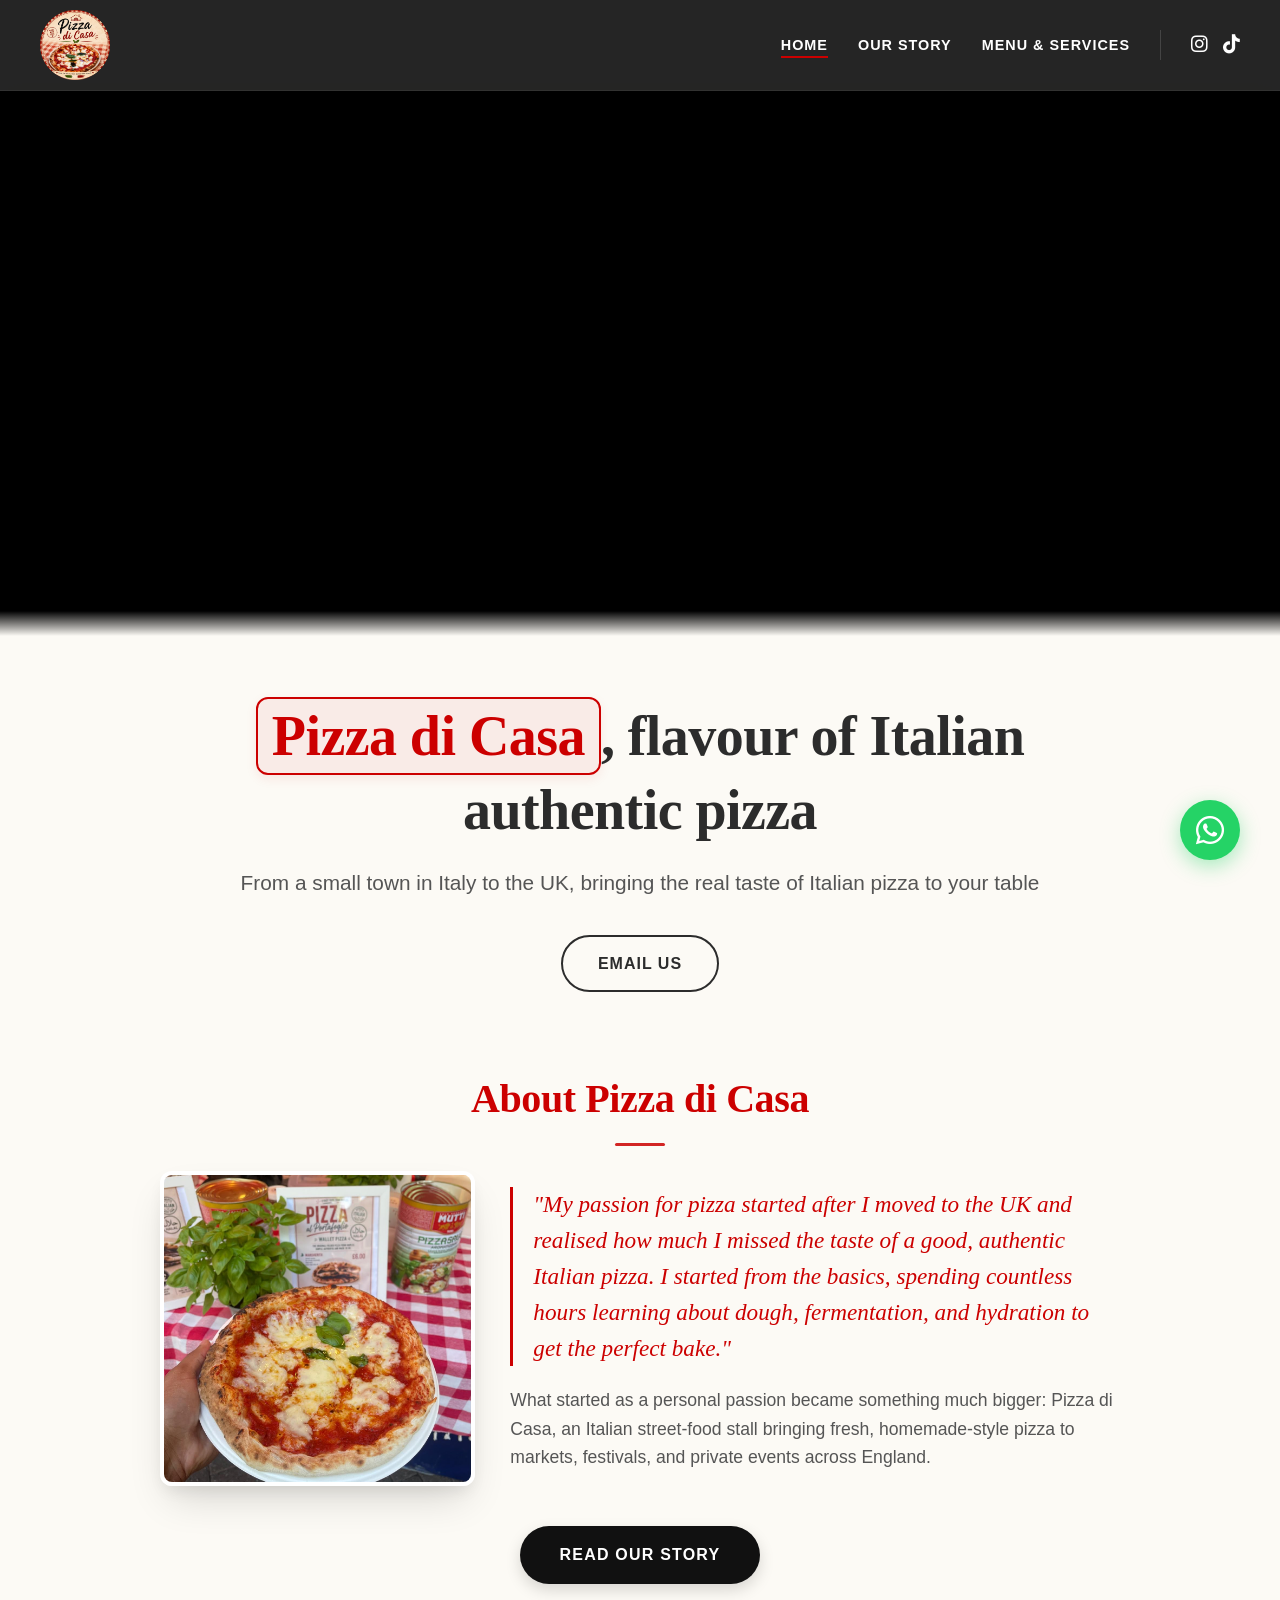
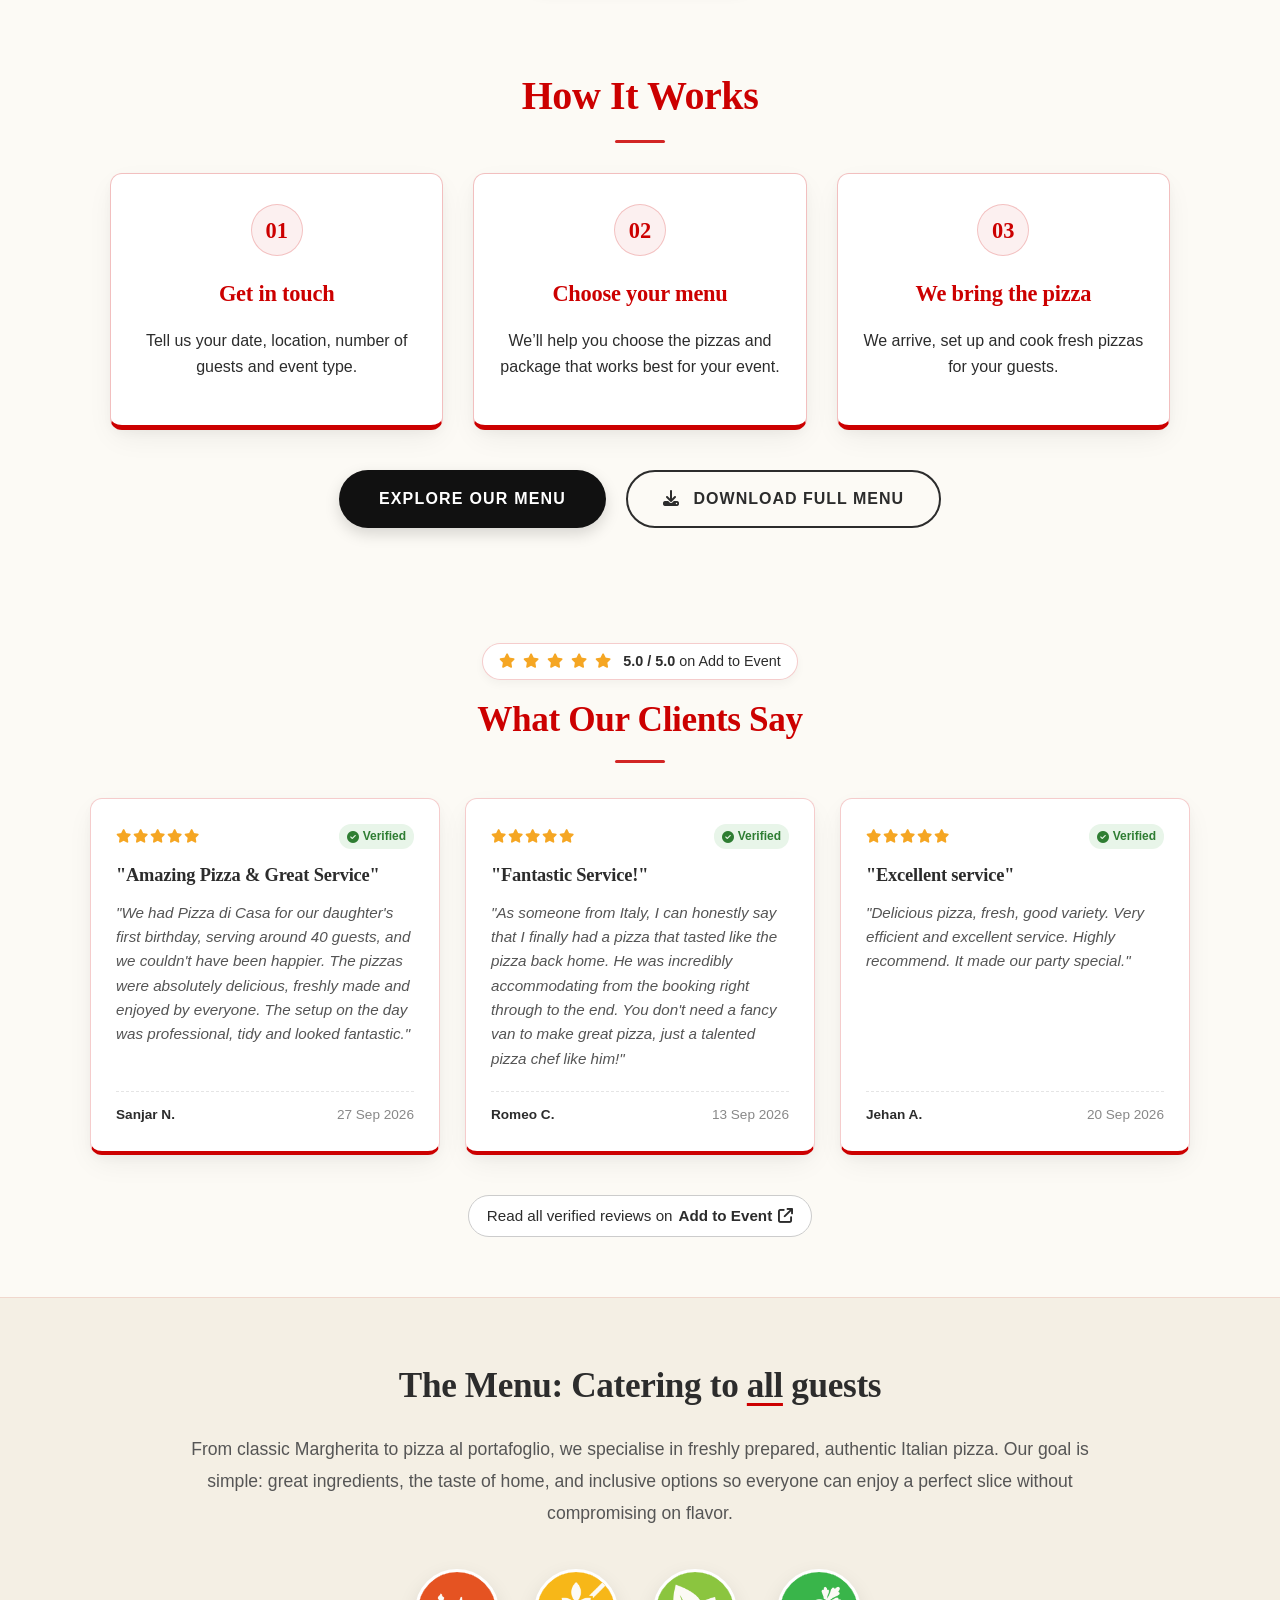
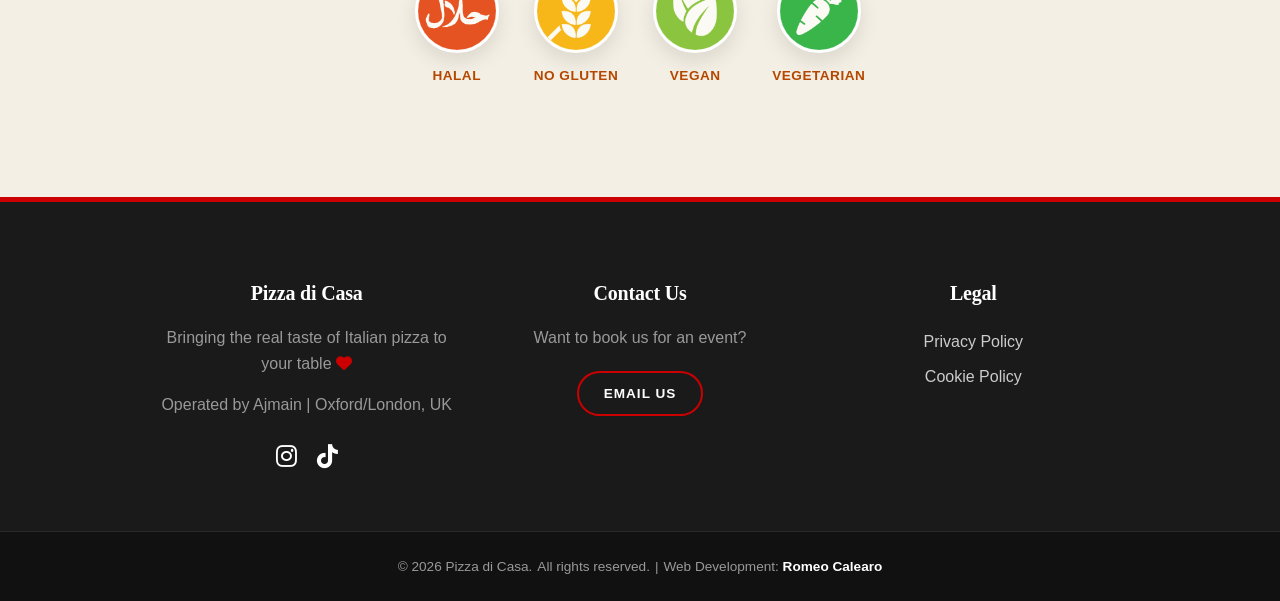
==== commit 3e2737f0: "Aggiunta delle recensioni nella home e trustbar nelle altre pagine" ====
--- a/index.html
+++ b/index.html
@@ -136,7 +136,102 @@
         </div>
     </section>
 
-    <!-- 3. MENU & DIETARY SECTION -->
+    <!-- 4. REVIEWS SECTION (Nuova Posizione) -->
+    <section class="reviews-banner">
+        <div class="reviews-container">
+            
+            <div class="reviews-header">
+                <div class="reviews-badge">
+                    <div class="stars" aria-label="5 out of 5 stars">
+                        <i class="fa-solid fa-star"></i>
+                        <i class="fa-solid fa-star"></i>
+                        <i class="fa-solid fa-star"></i>
+                        <i class="fa-solid fa-star"></i>
+                        <i class="fa-solid fa-star"></i>
+                    </div>
+                    <span class="rating-score"><strong>5.0 / 5.0</strong> on Add to Event</span>
+                </div>
+                <h2>What Our Clients Say</h2>
+            </div>
+
+            <!-- Wrapper per il Mini-Carosello Mobile -->
+            <div class="reviews-carousel-wrapper">
+                
+                <!-- Finestra di taglio per lo slider su mobile -->
+                <div class="reviews-slider-window">
+                    <div class="reviews-grid" id="reviews-slider">
+                        
+                        <!-- Review 1: Sanjar N -->
+                        <article class="review-card">
+                            <div class="review-card-top">
+                                <div class="stars-small">
+                                    <i class="fa-solid fa-star"></i><i class="fa-solid fa-star"></i><i class="fa-solid fa-star"></i><i class="fa-solid fa-star"></i><i class="fa-solid fa-star"></i>
+                                </div>
+                                <span class="verified-tag"><i class="fa-solid fa-circle-check"></i> Verified</span>
+                            </div>
+                            <h3>"Amazing Pizza & Great Service"</h3>
+                            <p>"We had Pizza di Casa for our daughter's first birthday, serving around 40 guests, and we couldn't have been happier. The pizzas were absolutely delicious, freshly made and enjoyed by everyone. The setup on the day was professional, tidy and looked fantastic."</p>
+                            <div class="review-author">
+                                <strong>Sanjar N.</strong>
+                                <span>27 Sep 2026</span>
+                            </div>
+                        </article>
+
+                        <!-- Review 2: Romeo C -->
+                        <article class="review-card">
+                            <div class="review-card-top">
+                                <div class="stars-small">
+                                    <i class="fa-solid fa-star"></i><i class="fa-solid fa-star"></i><i class="fa-solid fa-star"></i><i class="fa-solid fa-star"></i><i class="fa-solid fa-star"></i>
+                                </div>
+                                <span class="verified-tag"><i class="fa-solid fa-circle-check"></i> Verified</span>
+                            </div>
+                            <h3>"Fantastic Service!"</h3>
+                            <p>"As someone from Italy, I can honestly say that I finally had a pizza that tasted like the pizza back home. He was incredibly accommodating from the booking right through to the end. You don't need a fancy van to make great pizza, just a talented pizza chef like him!"</p>
+                            <div class="review-author">
+                                <strong>Romeo C.</strong>
+                                <span>13 Sep 2026</span>
+                            </div>
+                        </article>
+
+                        <!-- Review 3: Jehan A -->
+                        <article class="review-card">
+                            <div class="review-card-top">
+                                <div class="stars-small">
+                                    <i class="fa-solid fa-star"></i><i class="fa-solid fa-star"></i><i class="fa-solid fa-star"></i><i class="fa-solid fa-star"></i><i class="fa-solid fa-star"></i>
+                                </div>
+                                <span class="verified-tag"><i class="fa-solid fa-circle-check"></i> Verified</span>
+                            </div>
+                            <h3>"Excellent service"</h3>
+                            <p>"Delicious pizza, fresh, good variety. Very efficient and excellent service. Highly recommend. It made our party special."</p>
+                            <div class="review-author">
+                                <strong>Jehan A.</strong>
+                                <span>20 Sep 2026</span>
+                            </div>
+                        </article>
+
+                    </div>
+                </div>
+
+                <!-- Controlli visibili SOLO su Mobile -->
+                <div class="reviews-mobile-controls">
+                    <button class="rev-nav-btn rev-prev" aria-label="Previous review">&#10094;</button>
+                    <div class="slider-dots" id="reviews-dots"></div>
+                    <button class="rev-nav-btn rev-next" aria-label="Next review">&#10095;</button>
+                </div>
+
+            </div>
+
+            <!-- Link di verifica a Add to Event -->
+            <div class="reviews-footer">
+                <a href="https://www.addtoevent.co.uk/suppliers/pizza-di-casa" target="_blank" rel="noopener" class="reviews-link">
+                    Read all verified reviews on <strong>Add to Event</strong> <i class="fa-solid fa-arrow-up-right-from-square"></i>
+                </a>
+            </div>
+
+        </div>
+    </section>
+
+    <!-- 5. MENU & DIETARY SECTION -->
     <section class="dietary-section">
         <div class="dietary-content">
             <h2>The Menu: Catering to <span class="underline">all</span> guests</h2>
--- a/style.css
+++ b/style.css
@@ -667,6 +667,8 @@
 
 /* --- Dietary Section --- */
 .dietary-section {
+  background-color: #f4efe4; /* Sfondo crema caldo a contrasto */
+  border-top: 1px solid rgba(204, 0, 0, 0.1); /* Linea di divisione superiore */
   padding: 60px 20px;
   text-align: center;
 }
@@ -1115,6 +1117,236 @@
   border-radius: var(--radius-md) !important;
   width: 100% !important;
   min-width: auto !important;
+}
+
+/* ==========================================================================
+   REVIEWS SECTION (Home)
+   ========================================================================== */
+.reviews-banner {
+  /* NIENTE SFONDO DIVERSO: si fonde col var(--bg-light) della pagina */
+  padding: 60px 20px;
+  margin-top: 20px;
+}
+
+.reviews-container {
+  max-width: 1100px;
+  margin: 0 auto;
+}
+
+.reviews-header {
+  text-align: center;
+  margin-bottom: 35px;
+}
+
+.reviews-badge {
+  display: inline-flex;
+  align-items: center;
+  gap: 10px;
+  background-color: var(--white);
+  padding: 6px 16px;
+  border-radius: var(--radius-pill);
+  border: 1px solid rgba(204, 0, 0, 0.2);
+  box-shadow: 0 4px 10px rgba(0, 0, 0, 0.04);
+  margin-bottom: 12px;
+  font-size: 0.9rem;
+}
+
+.stars,
+.stars-small {
+  color: #f5a623;
+  letter-spacing: 2px;
+}
+
+.stars-small {
+  font-size: 0.85rem;
+}
+
+.reviews-header h2 {
+  font-size: 2.2rem;
+  color: var(--primary-red);
+  margin: 0;
+}
+
+.reviews-header h2::after {
+  content: '';
+  display: block;
+  width: 50px;
+  height: 3px;
+  background-color: var(--primary-red);
+  margin: 12px auto 0;
+  border-radius: 2px;
+  opacity: 0.85;
+}
+
+/* --- Sezione Desktop (3 Colonne fisse, controlli nascosti) --- */
+.reviews-carousel-wrapper {
+  position: relative;
+}
+
+.reviews-mobile-controls {
+  display: none; 
+}
+
+.reviews-grid {
+  display: flex;
+  gap: 25px;
+  align-items: stretch;
+}
+
+.review-card {
+  flex: 1;
+  background-color: var(--white);
+  padding: 25px;
+  border-radius: var(--radius-md);
+  border: 1px solid rgba(204, 0, 0, 0.2);
+  border-bottom: 4px solid var(--primary-red);
+  box-shadow: var(--shadow-soft);
+  display: flex;
+  flex-direction: column;
+  text-align: left;
+  transition: transform var(--transition-normal);
+}
+
+.review-card:hover {
+  transform: translateY(-4px);
+}
+
+.review-card-top {
+  display: flex;
+  justify-content: space-between;
+  align-items: center;
+  margin-bottom: 12px;
+}
+
+.verified-tag {
+  font-size: 0.75rem;
+  font-weight: 700;
+  color: #2e7d32; 
+  background-color: #e8f5e9;
+  padding: 3px 8px;
+  border-radius: 12px;
+  display: inline-flex;
+  align-items: center;
+  gap: 4px;
+}
+
+.review-card h3 {
+  font-size: 1.15rem;
+  color: var(--text-dark);
+  margin: 0 0 10px 0;
+}
+
+.review-card p {
+  font-size: 0.95rem;
+  color: var(--text-muted);
+  font-style: italic;
+  margin: 0 0 20px 0;
+  flex-grow: 1; 
+}
+
+.review-author {
+  display: flex;
+  justify-content: space-between;
+  align-items: center;
+  font-size: 0.85rem;
+  padding-top: 12px;
+  border-top: 1px dashed rgba(0, 0, 0, 0.1);
+}
+
+.review-author span {
+  color: #888888;
+}
+
+.reviews-footer {
+  text-align: center;
+  margin-top: 40px;
+}
+
+.reviews-link {
+  display: inline-flex;
+  align-items: center;
+  gap: 6px;
+  color: var(--text-dark);
+  text-decoration: none;
+  font-size: 0.95rem;
+  padding: 8px 18px;
+  border-radius: var(--radius-pill);
+  border: 1px solid #cccccc;
+  background-color: var(--white);
+  transition: all var(--transition-fast);
+}
+
+.reviews-link:hover {
+  border-color: var(--primary-red);
+  color: var(--primary-red);
+}
+
+/* ==========================================================================
+   TRUST BAR COMPATTA (Pre-Footer)
+   ========================================================================== */
+.trust-bar {
+  background-color: #f4efe4; /* Crema caldo */
+  border-top: 1px solid rgba(204, 0, 0, 0.2);
+  padding: 16px 20px;
+  margin-top: 40px;
+}
+
+.trust-bar-inner {
+  max-width: 1000px;
+  margin: 0 auto;
+  display: flex;
+  align-items: center;
+  justify-content: center;
+  flex-wrap: wrap;
+  gap: 15px 25px;
+  font-size: 0.95rem;
+  color: var(--text-dark);
+}
+
+.trust-bar-rating {
+  display: flex;
+  align-items: center;
+  gap: 8px;
+}
+
+.trust-bar-rating .stars {
+  color: #f5a623;
+  font-size: 1rem;
+  letter-spacing: 1px;
+}
+
+.trust-bar-divider {
+  color: #bbbbbb;
+}
+
+.trust-bar-verified {
+  color: #2e7d32;
+  font-weight: 600;
+  font-size: 0.9rem;
+  display: inline-flex;
+  align-items: center;
+  gap: 5px;
+}
+
+.trust-bar-btn {
+  display: inline-flex;
+  align-items: center;
+  gap: 6px;
+  background-color: var(--white);
+  color: var(--text-dark);
+  text-decoration: none;
+  font-weight: 700;
+  font-size: 0.85rem;
+  padding: 6px 16px;
+  border-radius: var(--radius-pill);
+  border: 1px solid var(--primary-red);
+  transition: all var(--transition-fast);
+}
+
+.trust-bar-btn:hover {
+  background-color: var(--primary-red);
+  color: var(--white);
+  transform: translateY(-1px);
 }
 
 /* ==========================================================================
@@ -1445,6 +1677,79 @@
     font-size: 1rem;
   }
 
+  /* Reviews Mini-Carosello Mobile */
+  .reviews-banner {
+    padding: 35px 20px;
+  }
+
+  /* Questo contenitore è vitale: taglia via le card fuori schermo! */
+  .reviews-slider-window {
+    overflow: hidden; 
+    width: 100%;
+    padding: 10px 2px; /* Margine interno per non mozzare le ombre delle card */
+  }
+
+  .reviews-grid {
+    display: flex;
+    gap: 0; /* Azzerato: ogni slide sarà esattamente larga quanto la finestra */
+    transition: transform 0.4s cubic-bezier(0.25, 0.8, 0.25, 1);
+  }
+
+  .review-card {
+    flex: 0 0 100%; /* Ogni card occupa il 100% dello spazio orizzontale */
+    min-width: 100%;
+    padding: 22px 20px;
+  }
+
+  .review-card:hover {
+    transform: none; /* Disabilita l'hover su mobile */
+  }
+
+  /* Controlli visibili e centrati */
+  .reviews-mobile-controls {
+    display: flex;
+    align-items: center;
+    justify-content: center;
+    gap: 20px;
+    margin-top: 15px;
+  }
+
+  .reviews-mobile-controls .slider-dots {
+    width: auto;
+    margin-top: 0;
+  }
+
+  .rev-nav-btn {
+    background-color: var(--white);
+    color: var(--primary-red);
+    border: 1px solid rgba(204, 0, 0, 0.3);
+    width: 36px;
+    height: 36px;
+    border-radius: 50%;
+    cursor: pointer;
+    display: flex;
+    align-items: center;
+    justify-content: center;
+    font-size: 0.9rem;
+    box-shadow: 0 2px 6px rgba(0, 0, 0, 0.06);
+    transition: all var(--transition-fast);
+  }
+
+  .rev-nav-btn:active {
+    background-color: var(--primary-red);
+    color: var(--white);
+  }
+
+  .trust-bar-inner {
+    flex-direction: column;
+    gap: 10px;
+    text-align: center;
+  }
+
+  .trust-bar-divider {
+    display: none;
+  }
+
   /* Footer & WhatsApp Mobile */
   .copyright-string {
     flex-direction: column;
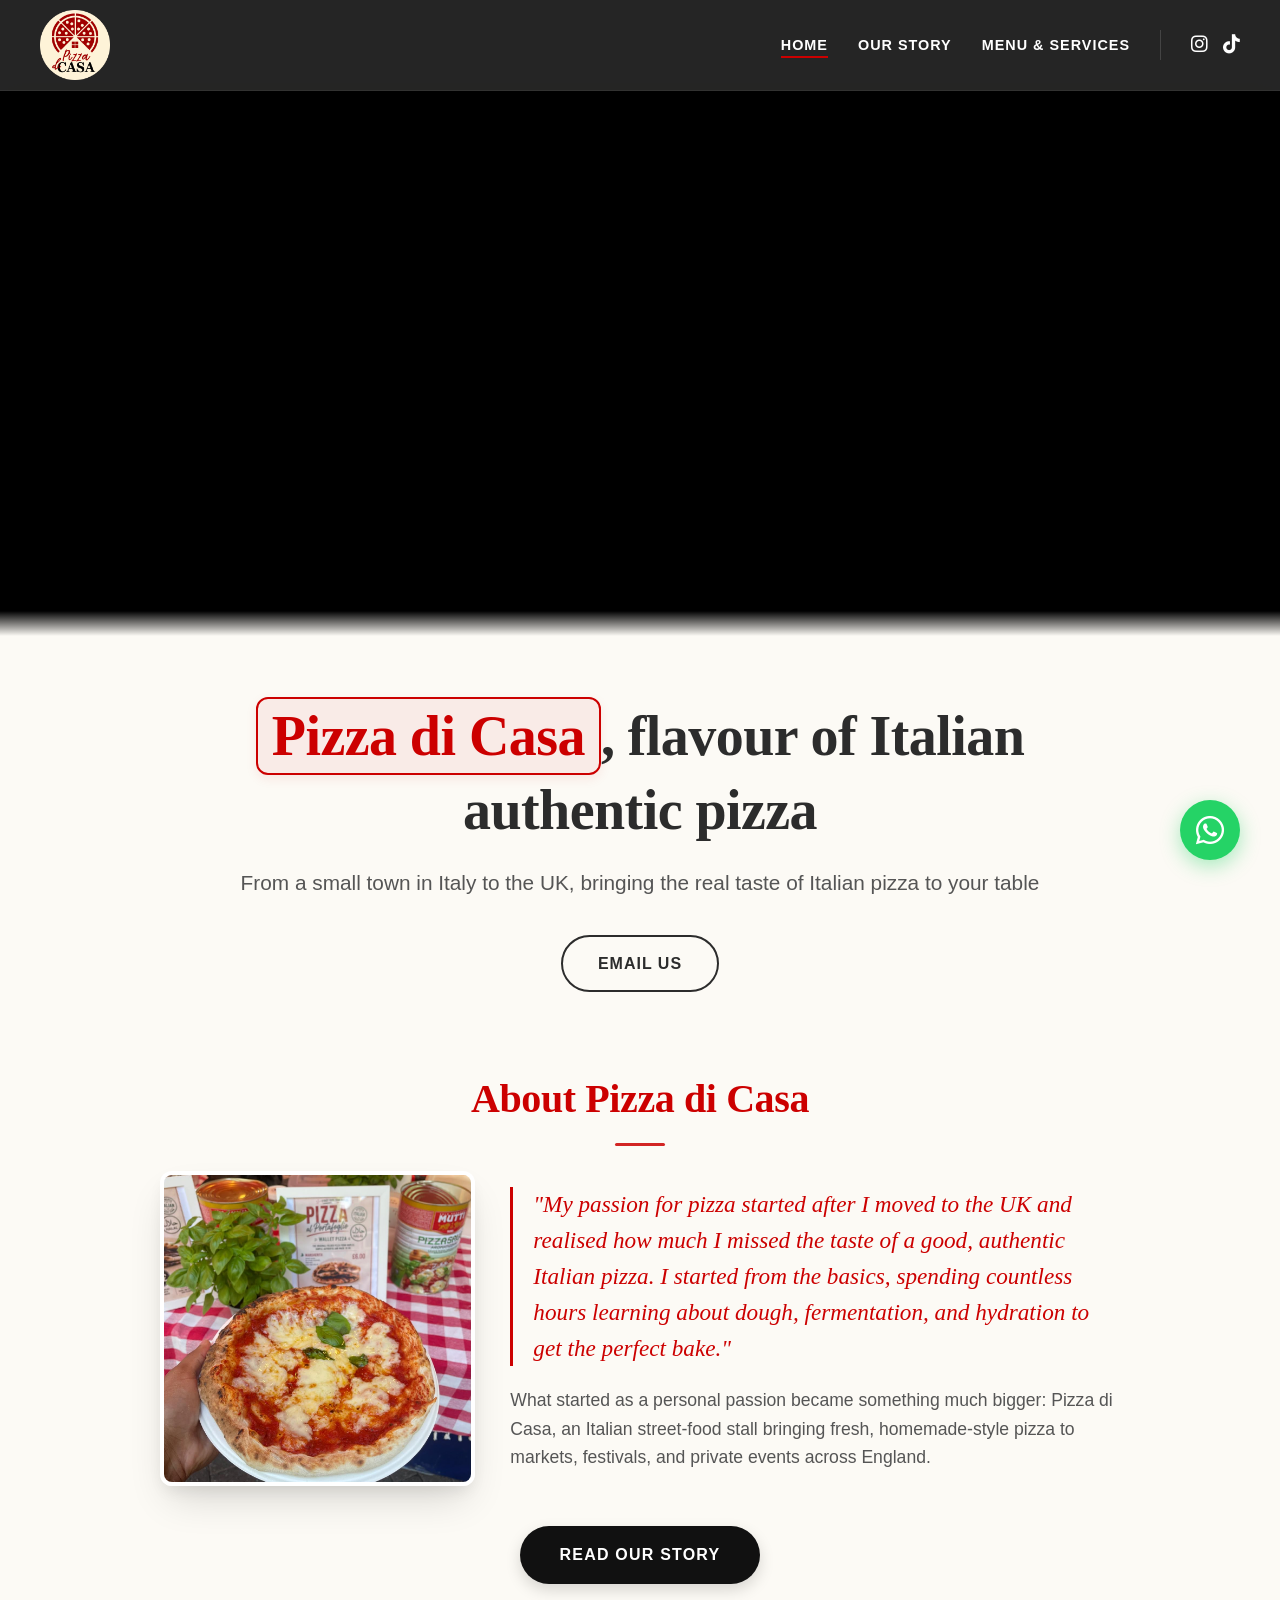
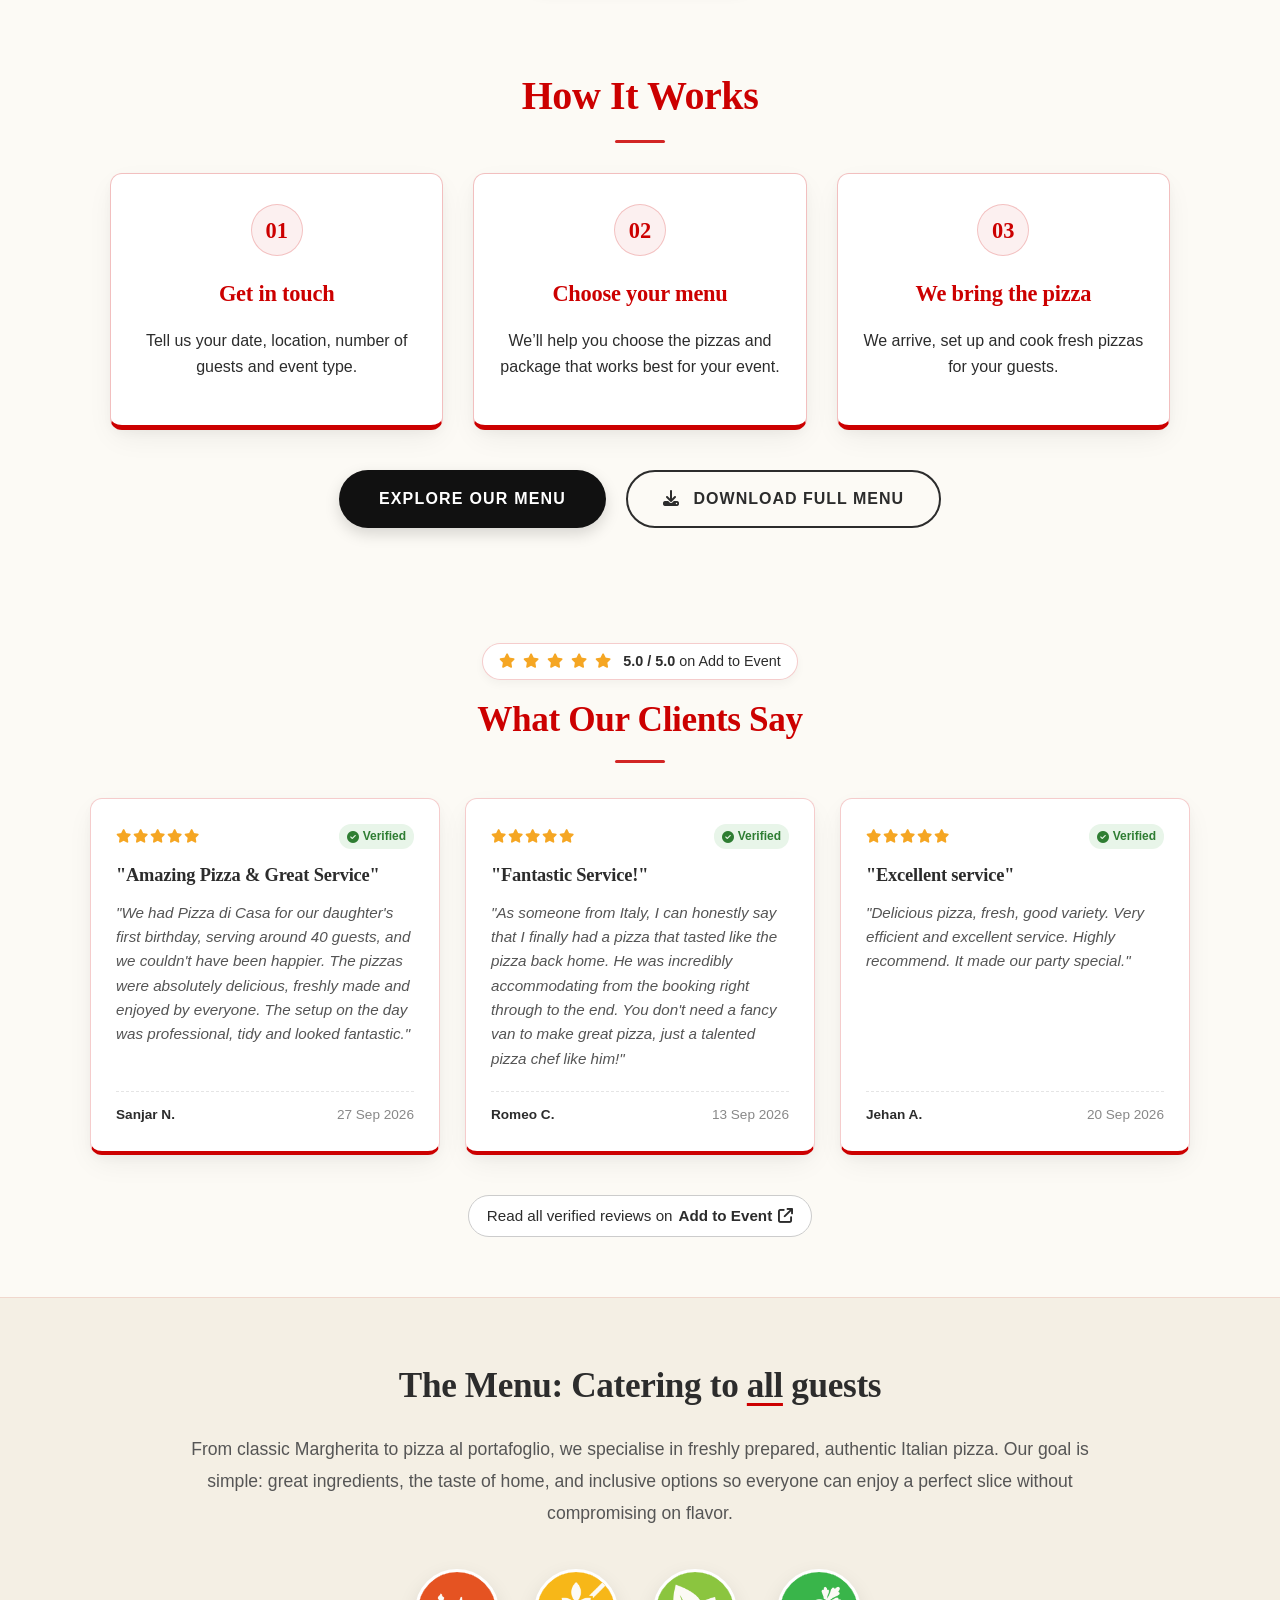
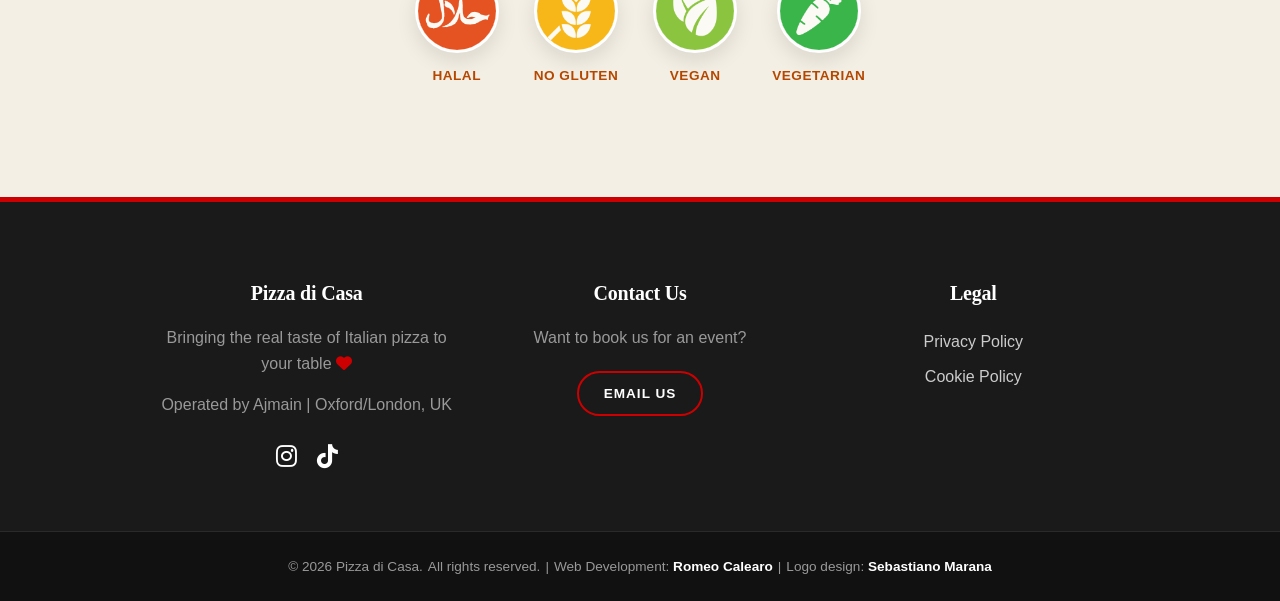
==== commit bb8a5c7e: "aggiornamento del logo anche nell'icon" ====
--- a/index.html
+++ b/index.html
@@ -15,35 +15,13 @@
     <meta property="og:url" content="https://romeo0212.github.io/Pizza-di-Casa/">
     <meta property="og:image" content="https://romeo0212.github.io/Pizza-di-Casa/media/social-preview.jpg">
 
-    <link rel="icon" type="image/svg+xml" href="media/logo_pizza.png">
+    <link rel="icon" type="image/svg+xml" href="media/new_logos/png/logo_pizza_casa.png">
     <link rel="stylesheet" href="https://cdnjs.cloudflare.com/ajax/libs/font-awesome/6.4.2/css/all.min.css">
     <link rel="stylesheet" href="style.css">
 </head>
 <body>
 
-<header class="site-header">
-    <div class="header-inner">
-        <div class="site-logo">
-            <a href="./"><img src="media/logo_pizza.png" alt="Pizza di Casa Logo"></a>
-        </div>
-        <button class="menu-toggle" aria-expanded="false" aria-label="Menu">
-            <span class="hamburger-line"></span>
-            <span class="hamburger-line"></span>
-            <span class="hamburger-line"></span>
-        </button>
-        <nav class="main-nav">
-            <ul class="nav-list">
-                <li><span class="active-link">Home</span></li>
-                <li><a href="our-story">Our Story</a></li>
-                <li><a href="menu-services">Menu & Services</a></li>
-            </ul>
-            <div class="header-socials">
-                <a href="https://www.instagram.com/pizza.di.casa.1/" target="_blank" aria-label="Instagram"><i class="fa-brands fa-instagram"></i></a>
-                <a href="https://www.tiktok.com/@pizza.di.casa.1" target="_blank" aria-label="TikTok"><i class="fa-brands fa-tiktok"></i></a>
-            </div>
-        </nav>
-    </div>
-</header>
+<div id="header-placeholder"></div>
 
 <main>
     <!-- 1. HERO SECTION 
@@ -272,53 +250,9 @@
     </section>
 </main>
 
-<footer class="site-footer">
-    <div class="footer-main">
-    
-        <!-- Colonna 1: Info e Social -->
-        <div class="footer-col">
-            <h3>Pizza di Casa</h3>
-            <p>Bringing the real taste of Italian pizza to your table <i class="fa-solid fa-heart red"></i></p>
-            <p>Operated by Ajmain | Oxford/London, UK</p>
-            <div class="footer-socials">
-                <a href="https://www.instagram.com/pizza.di.casa.1/" target="_blank" aria-label="Instagram"><i class="fa-brands fa-instagram"></i></a>
-                <a href="https://www.tiktok.com/@pizza.di.casa.1" target="_blank" aria-label="TikTok"><i class="fa-brands fa-tiktok"></i></a>
-            </div>
-        </div>
-
-        <!-- Colonna 2: Contatti -->
-        <div class="footer-col">
-            <h3>Contact Us</h3>
-            <p class="footer-contact-text">Want to book us for an event?</p>
-            <a href="mailto:tuaemail@esempio.com" class="btn-outline btn-small">Email Us</a>
-        </div>
-
-        <!-- Colonna 3: Links Legali -->
-        <div class="footer-col">
-            <h3>Legal</h3>
-            <ul class="footer-legal-list">
-                <li><a href="privacy-policy" class="footer-legal-link">Privacy Policy</a></li>
-                <li><a href="cookie-policy" class="footer-legal-link">Cookie Policy</a></li>
-            </ul>
-        </div>
-
-    </div>
-
-    <!-- Barra inferiore con i diritti -->
-    <div class="footer-bottom">
-        <p class="copyright-string">
-            <span class="copy-block">&copy; 2026 Pizza di Casa.</span>
-            <span class="copy-block">All rights reserved.</span>
-            <span class="footer-divider">|</span>
-            <span class="copy-block">Web Development: <a href="https://romeo0212.github.io/landing-page/en" target="_blank" rel="noopener nofollow" class="developer-link">Romeo Calearo</a></span>
-        </p>
-    </div>
-</footer>
-
-<a href="https://wa.me/447550865059" class="whatsapp-float" target="_blank" aria-label="Chat with us on WhatsApp">
-    <i class="fa-brands fa-whatsapp"></i>
-</a>
-
+<div id="footer-placeholder"></div>
+
+<script src="components.js"></script>
 <script src="script.js"></script>
 
 </body>
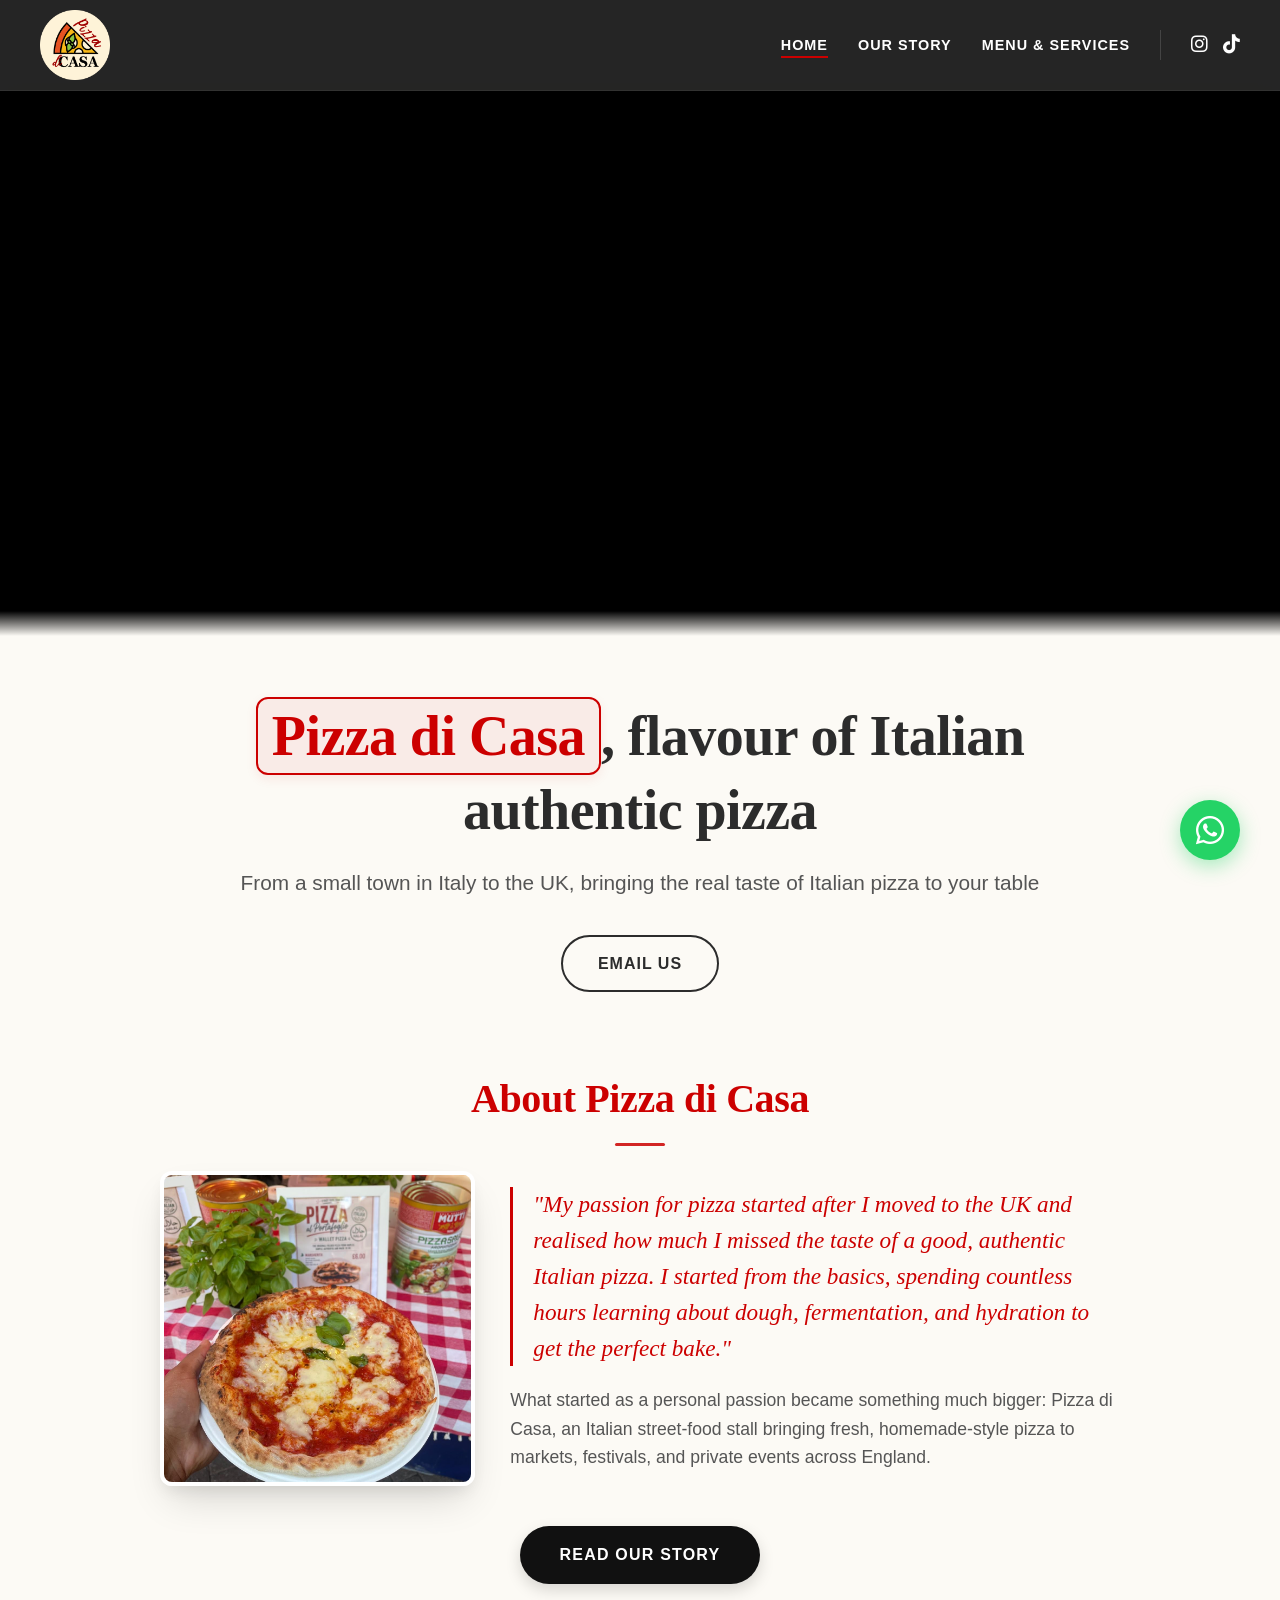
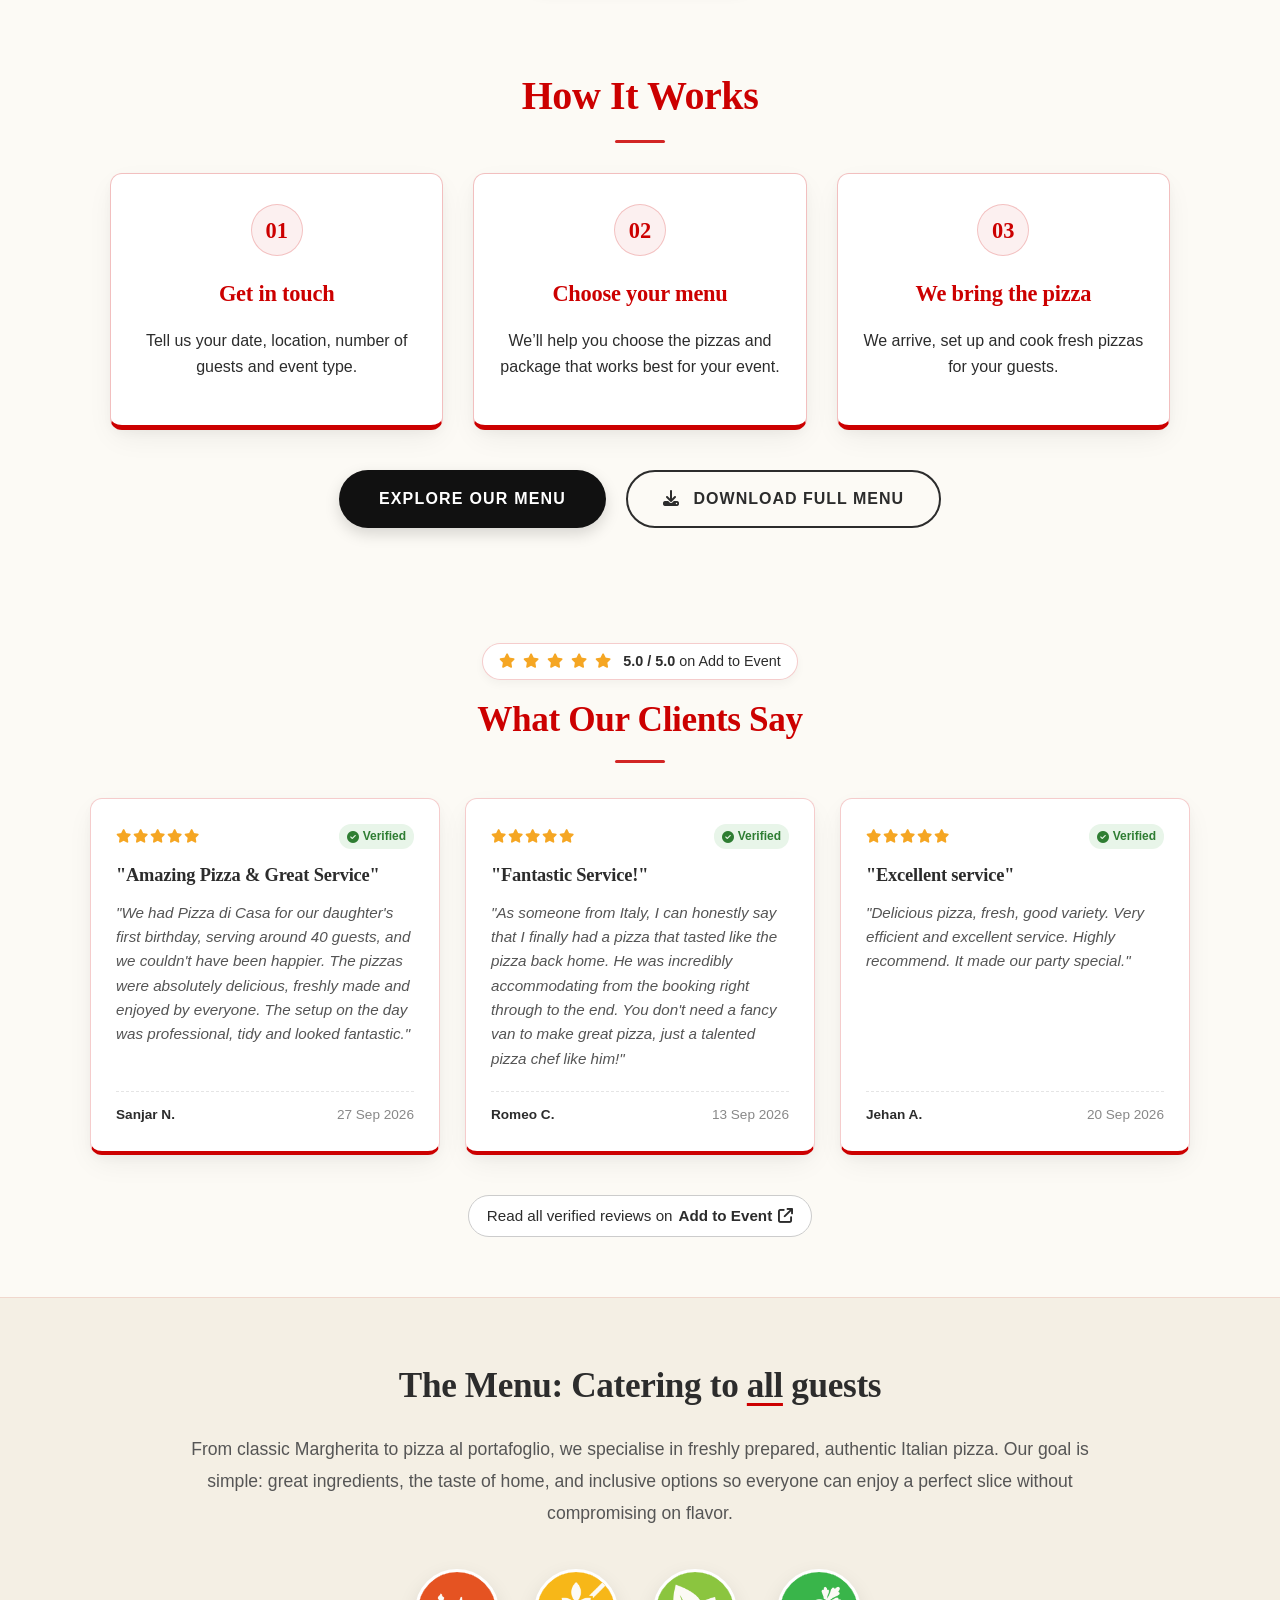
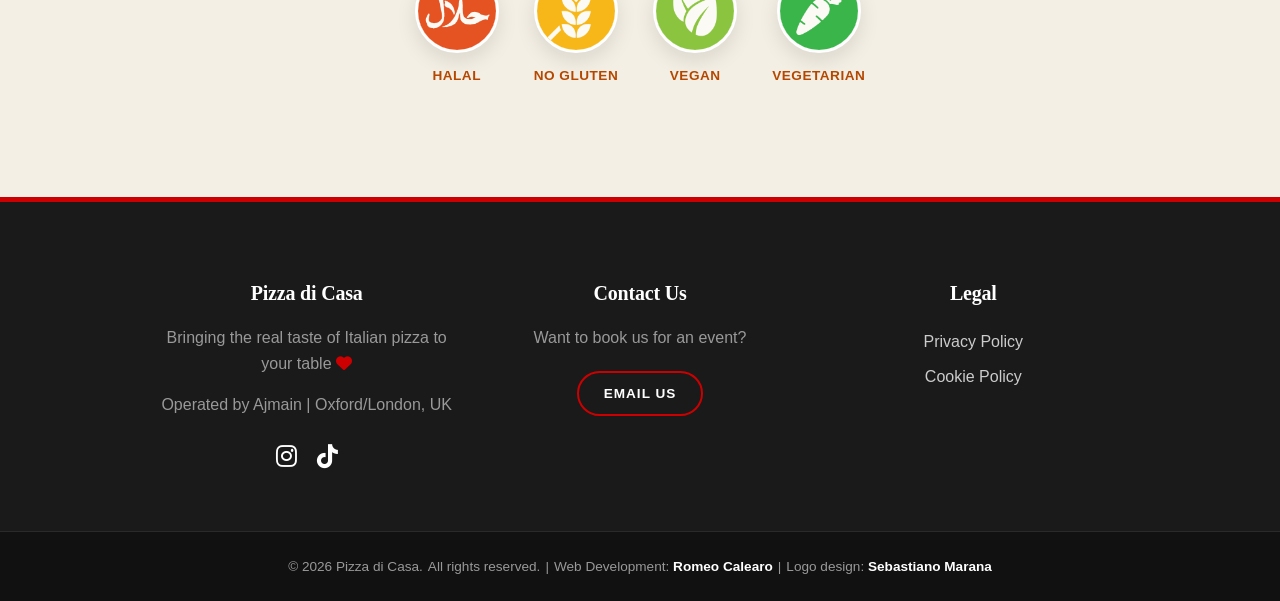
==== commit ae0e650b: "aggiornamento logo e icon" ====
--- a/index.html
+++ b/index.html
@@ -15,7 +15,7 @@
     <meta property="og:url" content="https://romeo0212.github.io/Pizza-di-Casa/">
     <meta property="og:image" content="https://romeo0212.github.io/Pizza-di-Casa/media/social-preview.jpg">
 
-    <link rel="icon" type="image/svg+xml" href="media/new_logos/png/logo_pizza_casa.png">
+    <link rel="icon" type="image/svg+xml" href="media/new_logos/png/logo_pizza_veg.png">
     <link rel="stylesheet" href="https://cdnjs.cloudflare.com/ajax/libs/font-awesome/6.4.2/css/all.min.css">
     <link rel="stylesheet" href="style.css">
 </head>
